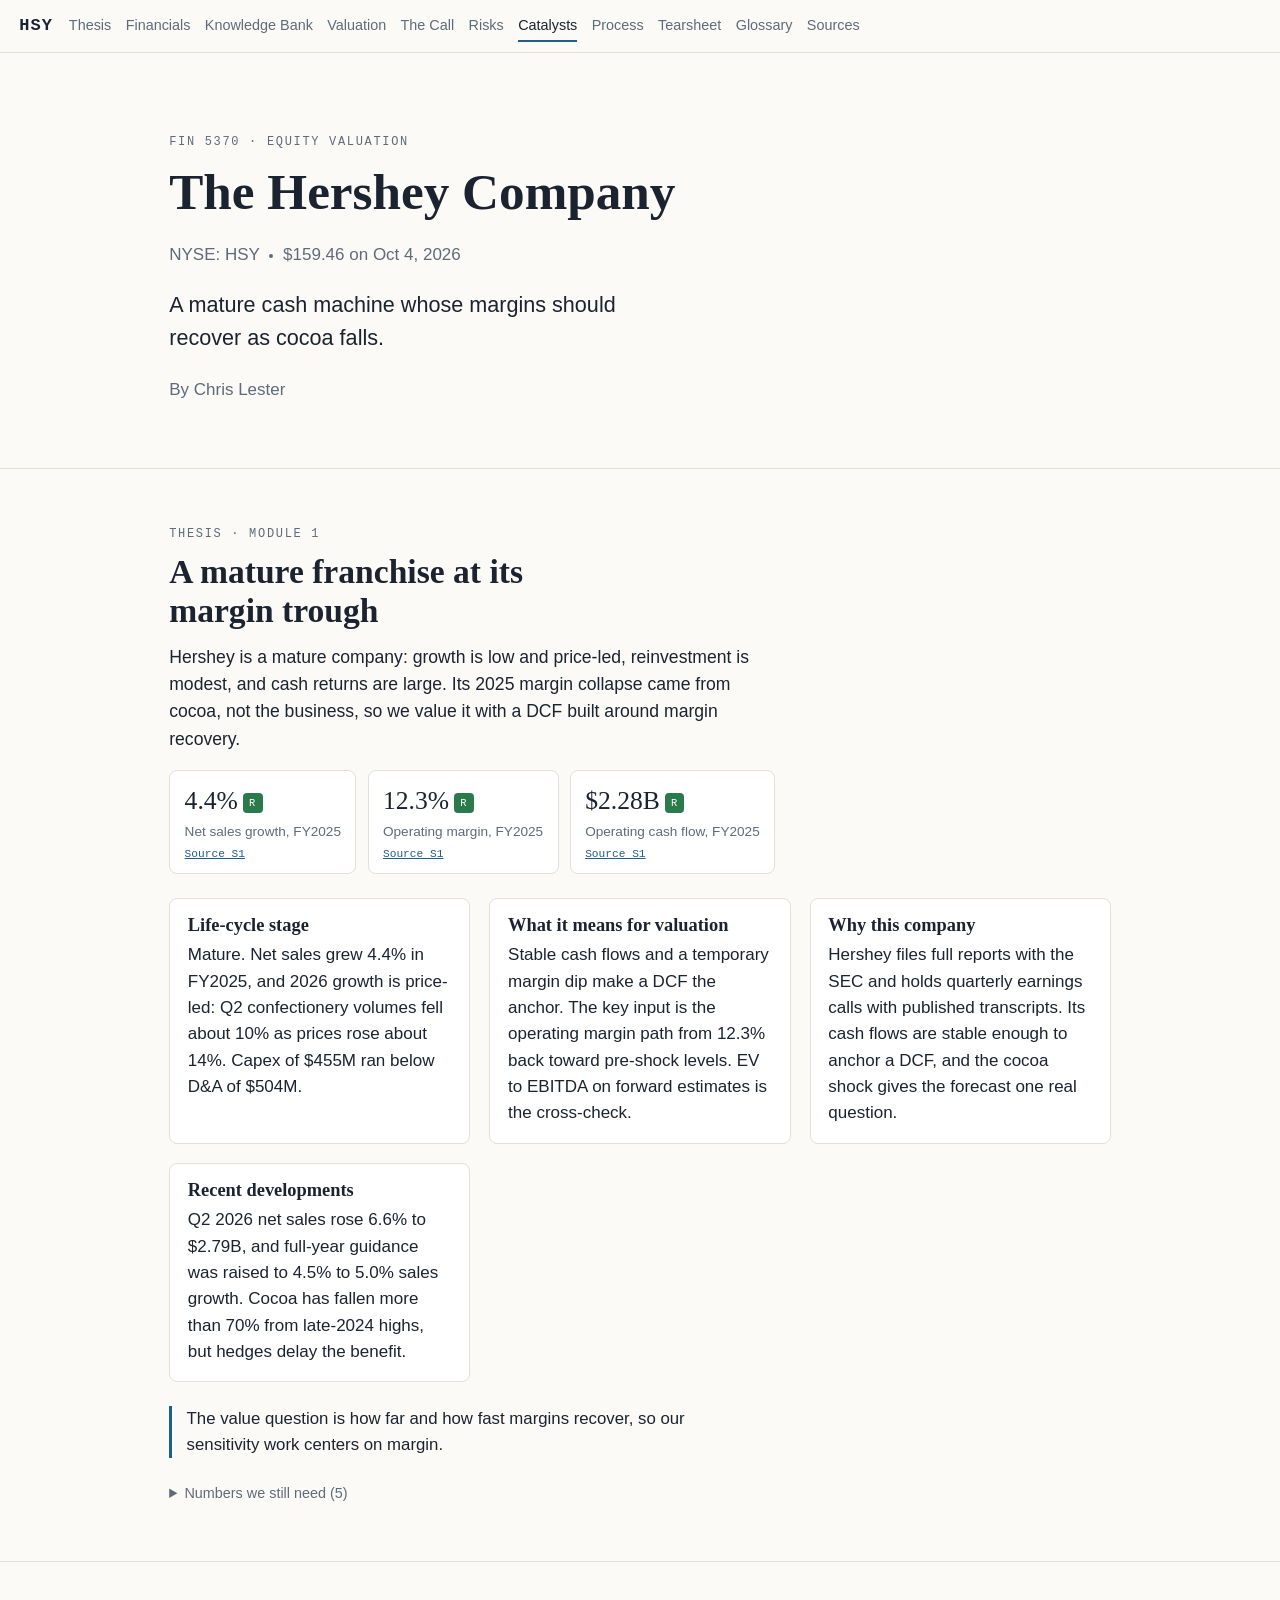
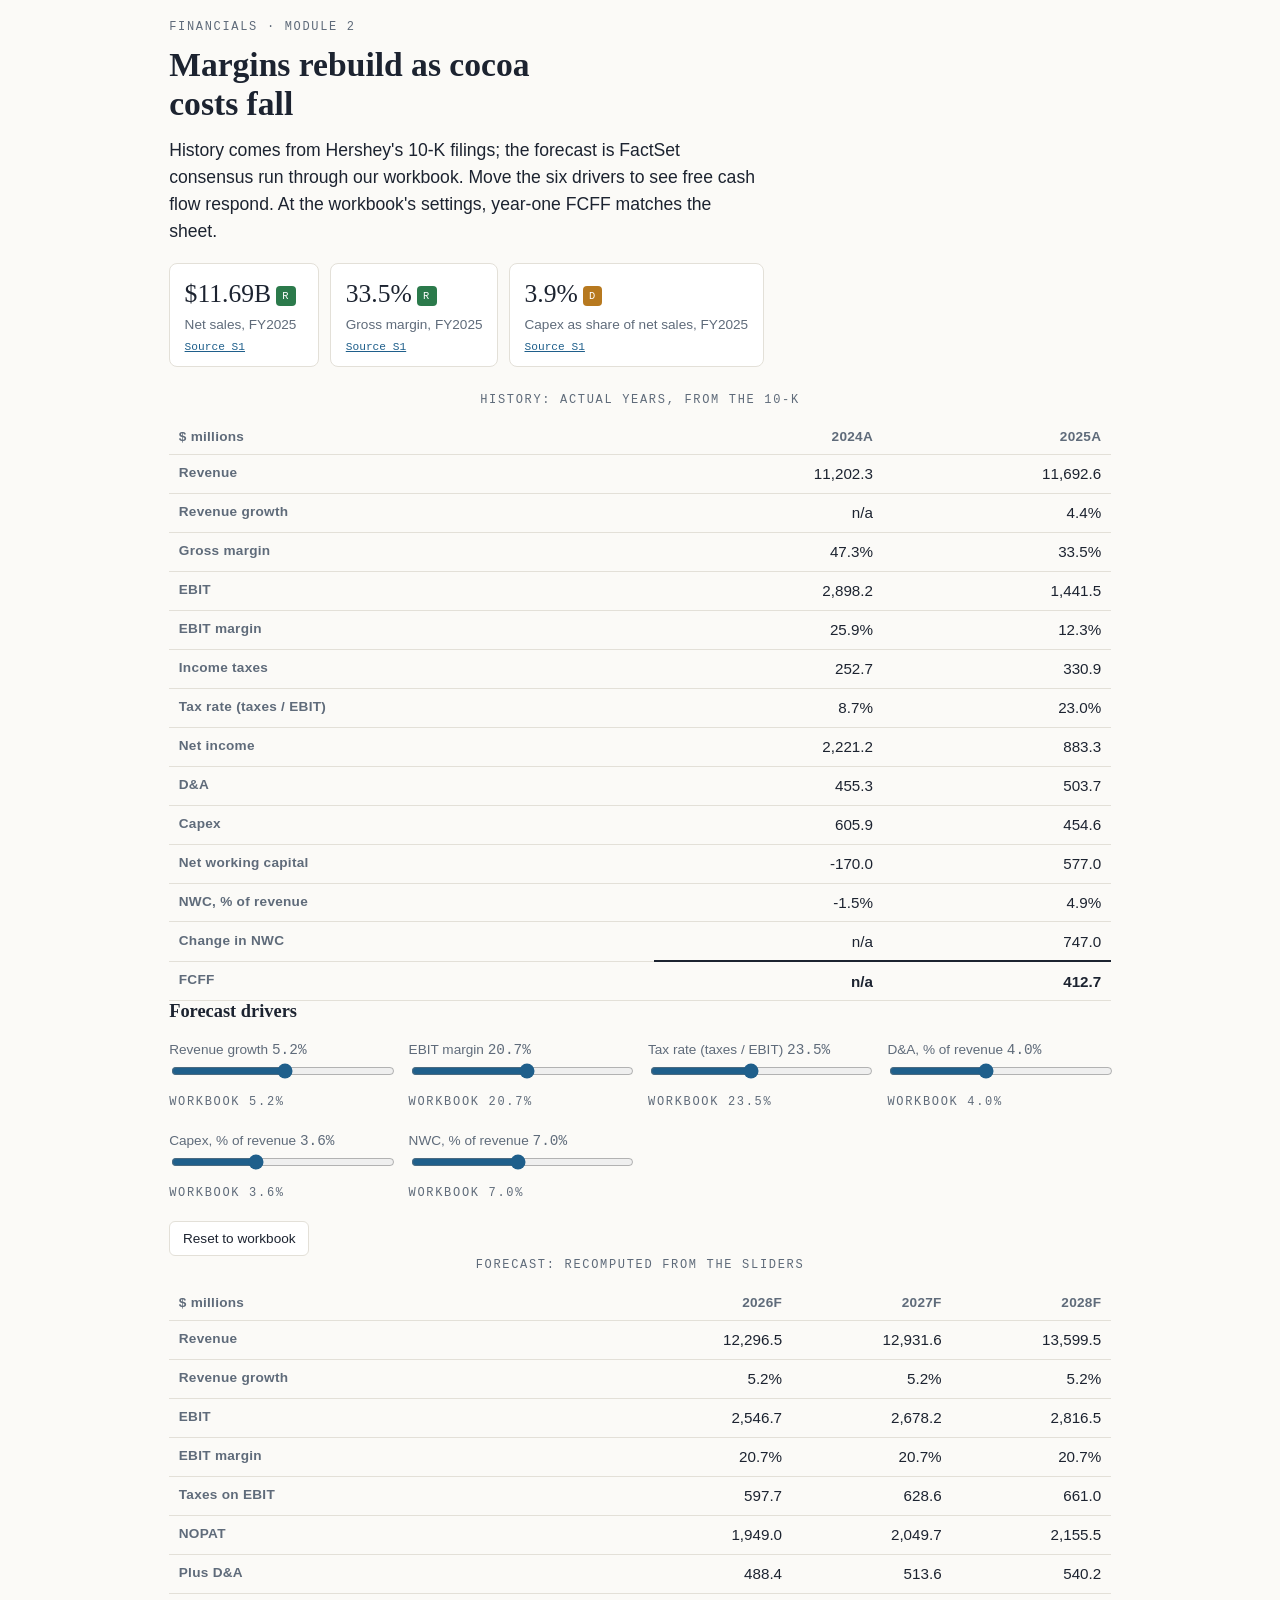
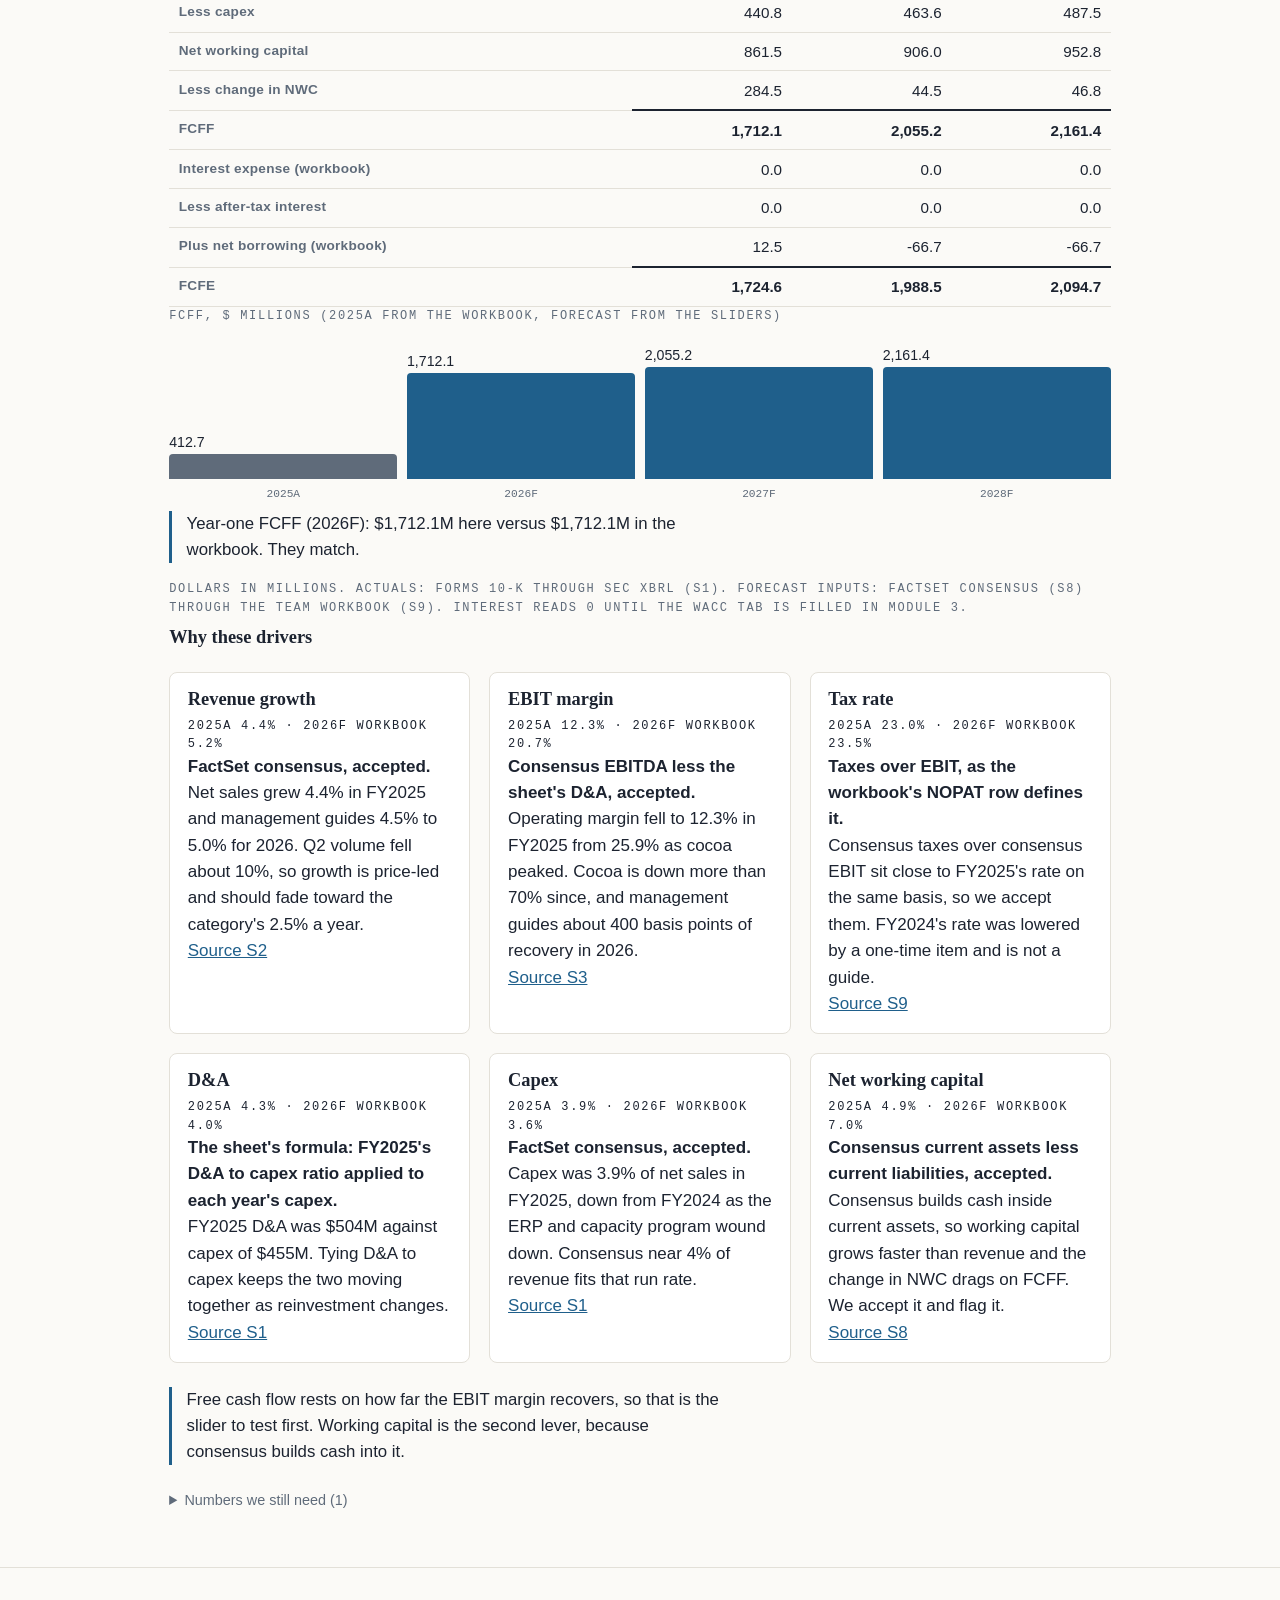
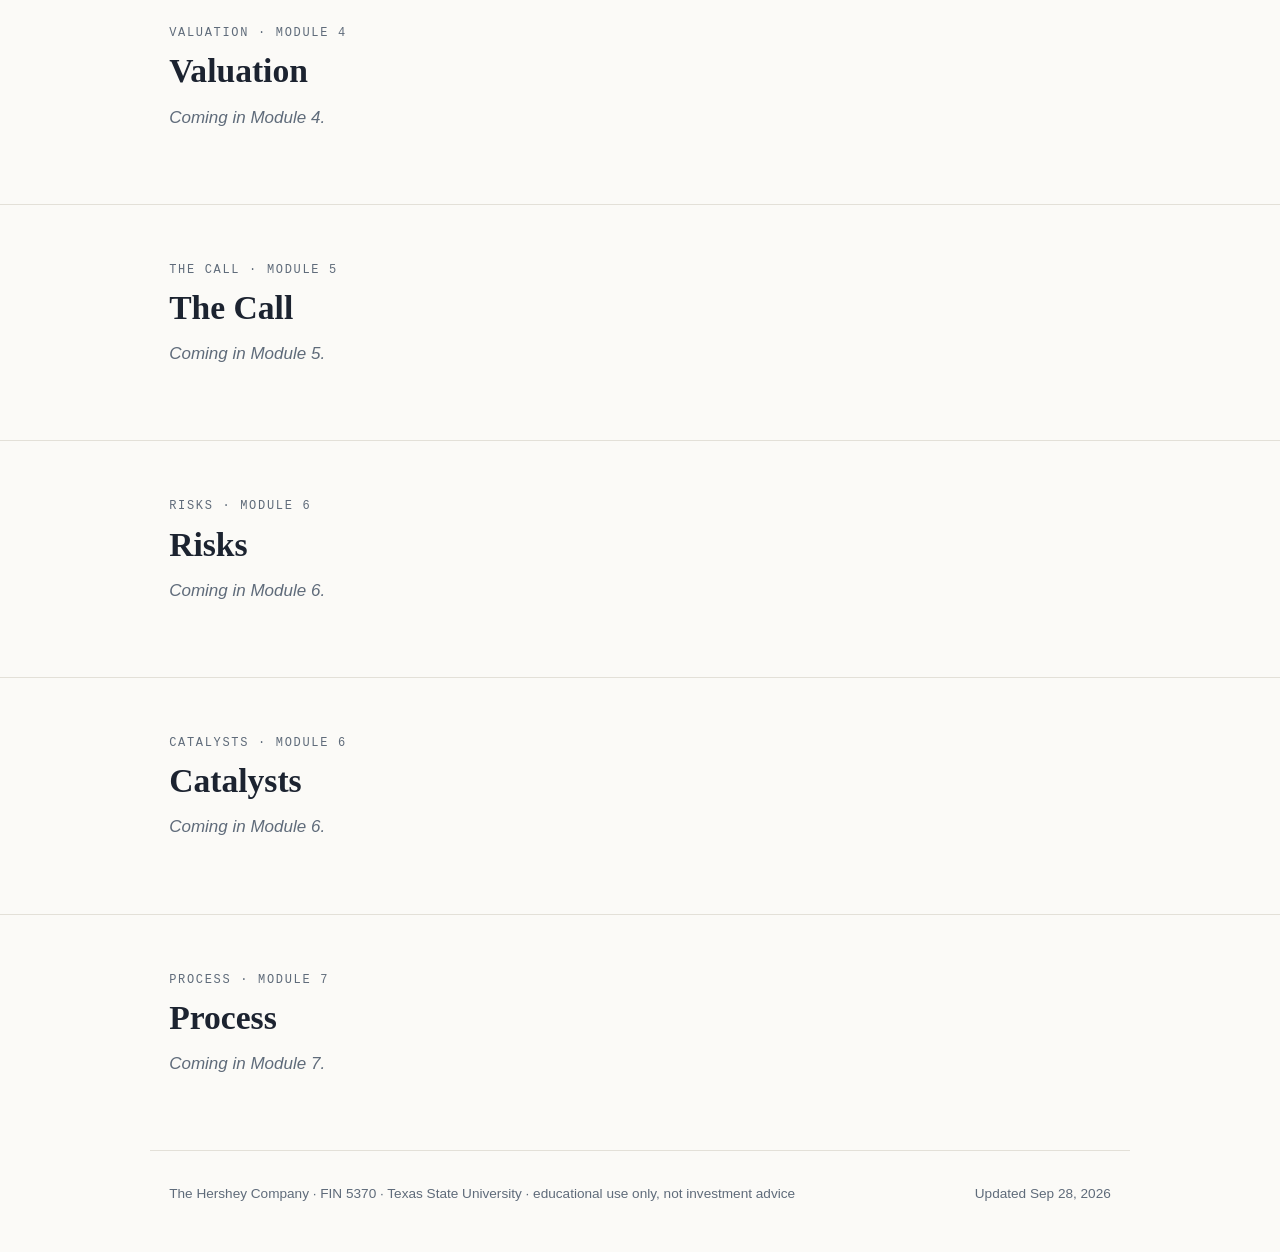
==== site/index.html @ 4494f061 "Build Module 2 Financials section with live forecast sliders; fix converter tax rate; add workbook s" ====
<!doctype html>
<html lang="en">
<head>
  <meta charset="utf-8">
  <meta name="viewport" content="width=device-width, initial-scale=1">
  <title>Valuation site</title>
  <link rel="stylesheet" href="styles.css">
</head>
<body>
  <header class="topbar">
    <a class="brand" href="#top" data-bind="ticker">TICKER</a>
    <nav class="nav" aria-label="Sections">
      <a href="#thesis">Thesis</a>
      <a href="#financials">Financials</a>
      <a href="vault.html">Knowledge Bank</a>
      <a href="#valuation">Valuation</a>
      <a href="#the-call">The Call</a>
      <a href="#risks">Risks</a>
      <a href="#catalysts">Catalysts</a>
      <a href="#process">Process</a>
      <a href="tearsheet.html">Tearsheet</a>
      <a href="glossary.html">Glossary</a>
      <a href="sources.html">Sources</a>
    </nav>
  </header>

  <main id="top">
    <section class="hero" id="hero">
      <p class="eyebrow">FIN 5370 · Equity valuation</p>
      <h1 data-bind="companyName">Company name</h1>
      <p class="hero-meta">
        <span data-bind="exchangeTicker">EXCHANGE: TICKER</span>
        <span class="dot"></span>
        <span data-bind="priceLine">Price and date</span>
      </p>
      <p class="hero-thesis" data-bind="oneLineThesis">One-line thesis appears here after Module 1.</p>
      <p class="hero-team">By <span data-bind="team">Teammate one and Teammate two</span></p>
      <p class="hero-call" data-bind="callBadge" hidden></p>
    </section>

    <section class="section" id="thesis" data-module="1"><div class="section-inner"></div></section>
    <section class="section" id="financials" data-module="2"><div class="section-inner"></div></section>
    <section class="section" id="valuation" data-module="4"><div class="section-inner"></div></section>
    <section class="section" id="the-call" data-module="5"><div class="section-inner"></div></section>
    <section class="section" id="risks" data-module="6"><div class="section-inner"></div></section>
    <section class="section" id="catalysts" data-module="6"><div class="section-inner"></div></section>
    <section class="section" id="process" data-module="7"><div class="section-inner"></div></section>
  </main>

  <footer class="footer">
    <span data-bind="footerLeft">Company · FIN 5370 · Texas State University · educational use only, not investment advice</span>
    <span data-bind="footerRight">Updated: date</span>
  </footer>

  <script src="data/financials.js"></script>
  <script src="content.js"></script>
  <!-- section scripts go here, one per module, before app.js -->
  <script src="financials.js"></script>
  <script src="app.js"></script>
</body>
</html>
---- site/styles.css ----
/* Change the look of the whole site by editing these variables. */
:root {
  --bg: #fbfaf7;
  --surface: #ffffff;
  --ink: #1c2330;
  --muted: #5f6b7a;
  --line: #e3e0d8;
  --accent: #1f5f8b;
  --accent-ink: #ffffff;
  --reported: #2b7a4b;
  --derived: #b7791f;
  --estimate: #9b3d3d;
  --font-display: Georgia, "Times New Roman", serif;
  --font-body: -apple-system, BlinkMacSystemFont, "Segoe UI", Roboto, Helvetica, Arial, sans-serif;
  --font-mono: "SFMono-Regular", Consolas, "Liberation Mono", Menlo, monospace;
  --max: 980px;
}

* { box-sizing: border-box; }
[hidden] { display: none !important; }
html { scroll-behavior: smooth; scroll-padding-top: 64px; }
body {
  margin: 0;
  background: var(--bg);
  color: var(--ink);
  font-family: var(--font-body);
  font-size: 17px;
  line-height: 1.55;
}
a { color: var(--accent); }
h1, h2, h3 { font-family: var(--font-display); font-weight: 600; line-height: 1.15; margin: 0 0 0.4em; }
h1 { font-size: clamp(2rem, 5vw, 3.2rem); }
h2 { font-size: clamp(1.5rem, 3vw, 2.1rem); }
h3 { font-size: 1.15rem; }
p { margin: 0 0 1em; }
table { border-collapse: collapse; width: 100%; font-size: 0.95rem; }
th, td { text-align: left; padding: 0.45rem 0.6rem; border-bottom: 1px solid var(--line); vertical-align: top; }
th { color: var(--muted); font-weight: 600; font-size: 0.85rem; letter-spacing: 0.02em; }
td.num, th.num { text-align: right; font-variant-numeric: tabular-nums; }
.table-wrap { overflow-x: auto; }

.topbar {
  position: sticky; top: 0; z-index: 10;
  display: flex; align-items: center; gap: 1rem;
  padding: 0.6rem 1.2rem;
  background: rgba(251, 250, 247, 0.92);
  backdrop-filter: blur(6px);
  border-bottom: 1px solid var(--line);
}
.brand { font-family: var(--font-mono); font-weight: 700; text-decoration: none; color: var(--ink); letter-spacing: 0.06em; }
.nav { display: flex; gap: 0.9rem; overflow-x: auto; white-space: nowrap; }
.nav a { color: var(--muted); text-decoration: none; font-size: 0.9rem; padding: 0.25rem 0; }
.nav a.active, .nav a:hover { color: var(--ink); border-bottom: 2px solid var(--accent); }

.hero { max-width: var(--max); margin: 0 auto; padding: 5rem 1.2rem 3rem; }
.eyebrow { font-family: var(--font-mono); font-size: 0.75rem; letter-spacing: 0.14em; text-transform: uppercase; color: var(--muted); }
.hero-meta { color: var(--muted); display: flex; gap: 0.6rem; align-items: center; flex-wrap: wrap; }
.dot { width: 4px; height: 4px; border-radius: 50%; background: var(--muted); display: inline-block; }
.hero-thesis { font-size: 1.35rem; max-width: 40ch; margin-top: 1.2rem; }
.hero-team { color: var(--muted); }
.hero-call { display: inline-block; margin-top: 0.5rem; padding: 0.35rem 0.8rem; border-radius: 999px; background: var(--accent); color: var(--accent-ink); font-weight: 600; }

.section { border-top: 1px solid var(--line); }
.section-inner { max-width: var(--max); margin: 0 auto; padding: 3.5rem 1.2rem; }
.section-label { font-family: var(--font-mono); font-size: 0.75rem; letter-spacing: 0.14em; text-transform: uppercase; color: var(--muted); margin-bottom: 0.6rem; }
.headline { max-width: 26ch; }
.lede { font-size: 1.1rem; max-width: 60ch; color: var(--ink); }
.coming { color: var(--muted); font-style: italic; }
.blocks { display: grid; grid-template-columns: repeat(auto-fit, minmax(240px, 1fr)); gap: 1.2rem; margin: 1.5rem 0; }
.block { background: var(--surface); border: 1px solid var(--line); border-radius: 8px; padding: 1rem 1.1rem; }
.block h3 { margin-bottom: 0.4rem; }
.block p { margin: 0; color: var(--ink); }
.facts { display: flex; flex-wrap: wrap; gap: 0.7rem; margin: 1rem 0 1.5rem; }
.fact { background: var(--surface); border: 1px solid var(--line); border-radius: 8px; padding: 0.6rem 0.9rem; min-width: 150px; }
.fact .value { font-family: var(--font-display); font-size: 1.6rem; display: block; }
.fact .label { color: var(--muted); font-size: 0.85rem; display: block; }
.fact .source { font-family: var(--font-mono); font-size: 0.7rem; color: var(--accent); display: block; margin-top: 0.25rem; }
.tier { display: inline-block; font-family: var(--font-mono); font-size: 0.65rem; letter-spacing: 0.08em; text-transform: uppercase; padding: 0.1rem 0.4rem; border-radius: 4px; color: #fff; margin-left: 0.3rem; vertical-align: middle; }
.tier-R { background: var(--reported); }
.tier-D { background: var(--derived); }
.tier-E { background: var(--estimate); }
.so-what { border-left: 3px solid var(--accent); padding-left: 0.9rem; color: var(--ink); font-size: 1.05rem; max-width: 60ch; }
.still-need { margin-top: 1.5rem; font-size: 0.9rem; color: var(--muted); }
.still-need summary { cursor: pointer; }

.controls { display: grid; grid-template-columns: repeat(auto-fit, minmax(200px, 1fr)); gap: 1rem; margin: 1rem 0; }
.control label { display: block; font-size: 0.85rem; color: var(--muted); }
.control output { font-family: var(--font-mono); font-size: 0.9rem; }
input[type="range"] { width: 100%; accent-color: var(--accent); }

.footer { max-width: var(--max); margin: 0 auto; padding: 2rem 1.2rem 3rem; display: flex; justify-content: space-between; gap: 1rem; flex-wrap: wrap; color: var(--muted); font-size: 0.85rem; border-top: 1px solid var(--line); }

.page { max-width: var(--max); margin: 0 auto; padding: 3rem 1.2rem; }
dl.glossary dt { font-weight: 600; margin-top: 1rem; }
dl.glossary dd { margin: 0.2rem 0 0; color: var(--ink); max-width: 70ch; }

@media (max-width: 640px) {
  body { font-size: 16px; }
  .hero { padding-top: 3rem; }
  .topbar { padding: 0.5rem 0.8rem; }
}

/* shared pieces for the interactive sections */
.btn { font: inherit; font-size: 0.85rem; padding: 0.4rem 0.8rem; border: 1px solid var(--line); background: var(--surface); border-radius: 6px; cursor: pointer; color: var(--ink); }
.btn:hover { border-color: var(--accent); color: var(--accent); }
tr.total td { font-weight: 600; border-top: 2px solid var(--ink); }
.bars { display: flex; gap: 0.6rem; align-items: flex-end; height: 160px; margin: 1.2rem 0 0.4rem; padding-bottom: 1.6rem; position: relative; }
.bar { flex: 1; display: flex; flex-direction: column; justify-content: flex-end; height: 100%; position: relative; }
.bar-fill { background: var(--accent); border-radius: 4px 4px 0 0; min-height: 2px; }
.bar-label { position: absolute; bottom: -1.5rem; left: 0; right: 0; text-align: center; font-family: var(--font-mono); font-size: 0.7rem; color: var(--muted); white-space: nowrap; }
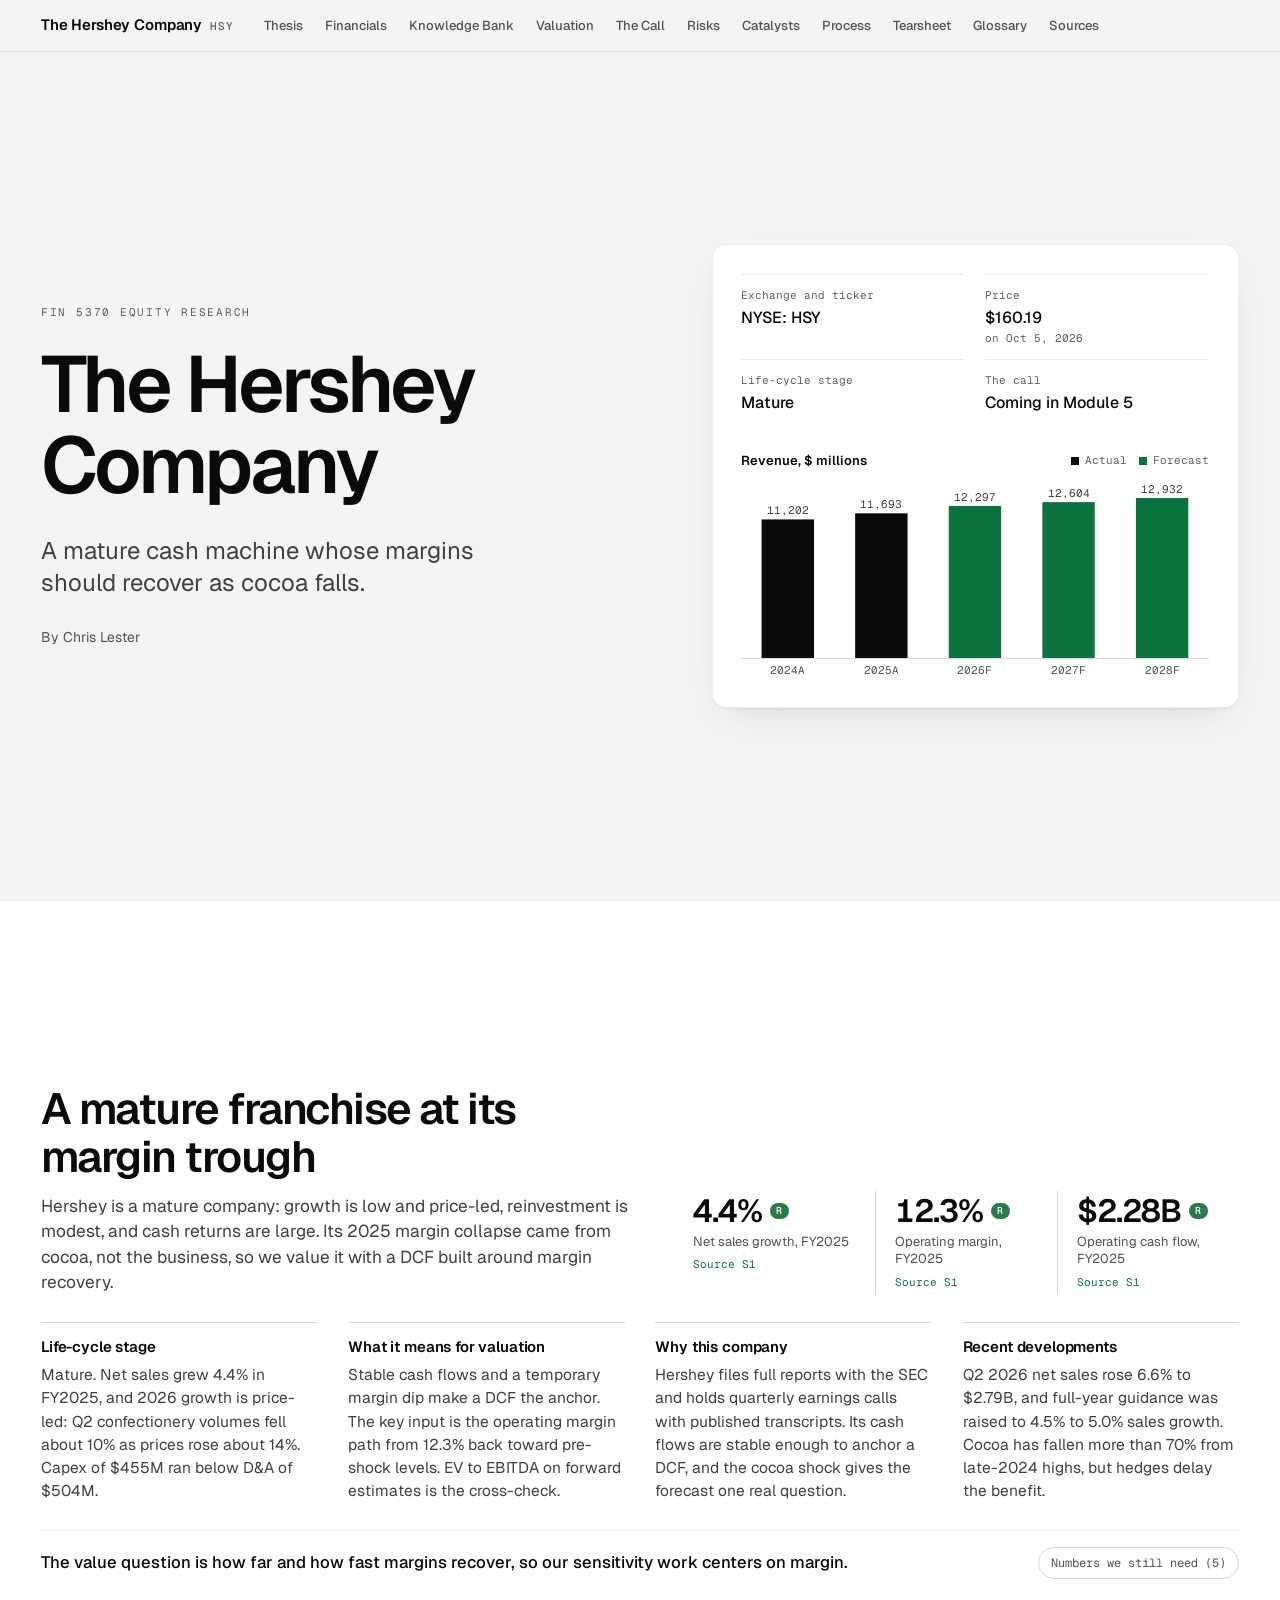
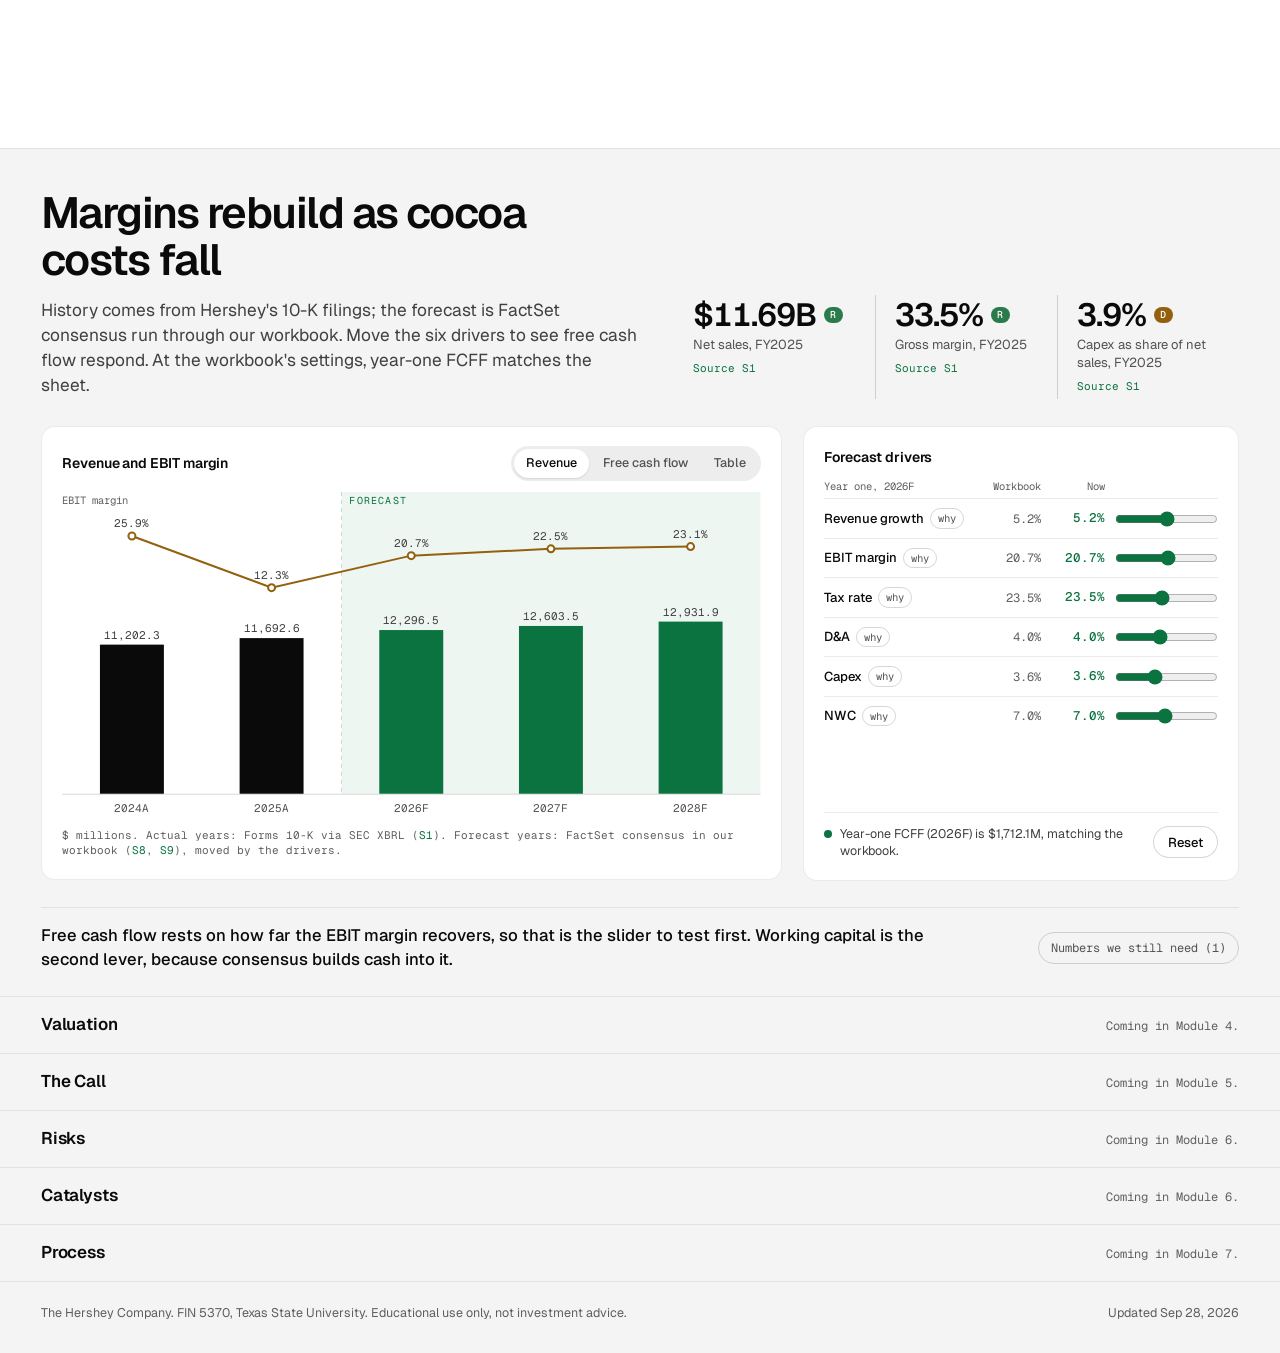
==== commit 9f80bbda: "Module 3: file M2 and M3 memos into the vault (S10 to S14, 29 notes), Knowledge Bank live with topic" ====
--- a/site/index.html
+++ b/site/index.html
@@ -4,11 +4,14 @@
   <meta charset="utf-8">
   <meta name="viewport" content="width=device-width, initial-scale=1">
   <title>Valuation site</title>
+  <link rel="preconnect" href="https://fonts.googleapis.com">
+  <link rel="preconnect" href="https://fonts.gstatic.com" crossorigin>
+  <link rel="stylesheet" href="https://fonts.googleapis.com/css2?family=Geist:wght@400;500;600&family=Geist+Mono:wght@400;500&display=swap">
   <link rel="stylesheet" href="styles.css">
 </head>
-<body>
+<body class="deck">
   <header class="topbar">
-    <a class="brand" href="#top" data-bind="ticker">TICKER</a>
+    <a class="brand" href="#top"><span class="name" data-bind="companyName">Company</span><span class="tick" data-bind="ticker">TICKER</span></a>
     <nav class="nav" aria-label="Sections">
       <a href="#thesis">Thesis</a>
       <a href="#financials">Financials</a>
@@ -22,20 +25,29 @@
       <a href="glossary.html">Glossary</a>
       <a href="sources.html">Sources</a>
     </nav>
+    <span class="bar-price" data-bind="barPrice"></span>
   </header>
 
   <main id="top">
-    <section class="hero" id="hero">
-      <p class="eyebrow">FIN 5370 · Equity valuation</p>
-      <h1 data-bind="companyName">Company name</h1>
-      <p class="hero-meta">
-        <span data-bind="exchangeTicker">EXCHANGE: TICKER</span>
-        <span class="dot"></span>
-        <span data-bind="priceLine">Price and date</span>
-      </p>
-      <p class="hero-thesis" data-bind="oneLineThesis">One-line thesis appears here after Module 1.</p>
-      <p class="hero-team">By <span data-bind="team">Teammate one and Teammate two</span></p>
-      <p class="hero-call" data-bind="callBadge" hidden></p>
+    <section class="cover" id="hero">
+      <div class="cover-text">
+        <p class="cover-label">FIN 5370 equity research</p>
+        <h1 data-bind="companyName">Company name</h1>
+        <p class="cover-thesis" data-bind="oneLineThesis">One-line thesis appears here after Module 1.</p>
+        <p class="cover-team">By <span data-bind="team">Teammate one and Teammate two</span></p>
+      </div>
+      <aside class="card cover-card" aria-label="Snapshot">
+        <dl class="kv">
+          <div><dt>Exchange and ticker</dt><dd data-bind="exchangeTicker">EXCHANGE: TICKER</dd></div>
+          <div><dt>Price</dt><dd><span data-bind="priceValue">Price to come</span><small data-bind="priceDate"></small></dd></div>
+          <div><dt>Life-cycle stage</dt><dd data-bind="stage">Coming in Module 1</dd></div>
+          <div><dt>The call</dt><dd data-bind="callBadge">Coming in Module 5</dd></div>
+        </dl>
+        <div class="mini">
+          <div class="mini-head"><span>Revenue, $ millions</span><span class="key"><i class="k-a"></i>Actual<i class="k-f"></i>Forecast</span></div>
+          <div class="mini-chart" id="cover-chart" role="img" aria-label="Revenue by year"></div>
+        </div>
+      </aside>
     </section>
 
     <section class="section" id="thesis" data-module="1"><div class="section-inner"></div></section>
--- a/site/styles.css
+++ b/site/styles.css
@@ -1,110 +1,247 @@
-/* Change the look of the whole site by editing these variables. */
+/* One palette for the whole site, the Knowledge Bank included (vault.css reads these tokens).
+   Change a token here and every page follows. Brief: skills/site-design/DESIGN.md. */
 :root {
-  --bg: #fbfaf7;
-  --surface: #ffffff;
-  --ink: #1c2330;
-  --muted: #5f6b7a;
-  --line: #e3e0d8;
-  --accent: #1f5f8b;
-  --accent-ink: #ffffff;
-  --reported: #2b7a4b;
-  --derived: #b7791f;
-  --estimate: #9b3d3d;
-  --font-display: Georgia, "Times New Roman", serif;
-  --font-body: -apple-system, BlinkMacSystemFont, "Segoe UI", Roboto, Helvetica, Arial, sans-serif;
-  --font-mono: "SFMono-Regular", Consolas, "Liberation Mono", Menlo, monospace;
-  --max: 980px;
-}
-
-* { box-sizing: border-box; }
+  --bg: #f4f4f4; --bg-deep: #ededed; --surface: #ffffff;
+  --ink: #0a0a0a; --ink-2: #404040; --fg-dim: #525252; --fg-mute: #5f5f5f;
+  --line: rgba(10, 10, 10, 0.08); --line-strong: rgba(10, 10, 10, 0.16);
+  --accent: #0b7340; --accent-soft: rgba(11, 115, 64, 0.12);
+  --reported: #2b7a4b; --derived: #93600f; --estimate: #9b3d3d;
+  --sans: "Geist", system-ui, -apple-system, "Segoe UI", sans-serif;
+  --mono: "Geist Mono", ui-monospace, Menlo, monospace;
+  --radius: 14px;
+  --bar-h: 52px;
+  --gutter: clamp(16px, 3.2vw, 48px);
+  --slide-h: calc(100vh - var(--bar-h));
+  --shadow: 0 1px 2px rgba(10, 10, 10, 0.04), 0 14px 36px -18px rgba(10, 10, 10, 0.18);
+}
+@supports (height: 100svh) { :root { --slide-h: calc(100svh - var(--bar-h)); } }
+
+/* ---------- base ---------- */
+*, *::before, *::after { box-sizing: border-box; }
 [hidden] { display: none !important; }
-html { scroll-behavior: smooth; scroll-padding-top: 64px; }
-body {
-  margin: 0;
-  background: var(--bg);
-  color: var(--ink);
-  font-family: var(--font-body);
-  font-size: 17px;
-  line-height: 1.55;
-}
+html { scroll-padding-top: var(--bar-h); -webkit-text-size-adjust: 100%; }
+@media (prefers-reduced-motion: no-preference) { html { scroll-behavior: smooth; } }
+body { margin: 0; background: var(--bg); color: var(--ink); font-family: var(--sans); font-size: 16px; line-height: 1.5;
+  -webkit-font-smoothing: antialiased; }
+body.kb { line-height: normal; }
 a { color: var(--accent); }
-h1, h2, h3 { font-family: var(--font-display); font-weight: 600; line-height: 1.15; margin: 0 0 0.4em; }
-h1 { font-size: clamp(2rem, 5vw, 3.2rem); }
-h2 { font-size: clamp(1.5rem, 3vw, 2.1rem); }
-h3 { font-size: 1.15rem; }
-p { margin: 0 0 1em; }
-table { border-collapse: collapse; width: 100%; font-size: 0.95rem; }
-th, td { text-align: left; padding: 0.45rem 0.6rem; border-bottom: 1px solid var(--line); vertical-align: top; }
-th { color: var(--muted); font-weight: 600; font-size: 0.85rem; letter-spacing: 0.02em; }
-td.num, th.num { text-align: right; font-variant-numeric: tabular-nums; }
-.table-wrap { overflow-x: auto; }
-
-.topbar {
-  position: sticky; top: 0; z-index: 10;
-  display: flex; align-items: center; gap: 1rem;
-  padding: 0.6rem 1.2rem;
-  background: rgba(251, 250, 247, 0.92);
-  backdrop-filter: blur(6px);
-  border-bottom: 1px solid var(--line);
-}
-.brand { font-family: var(--font-mono); font-weight: 700; text-decoration: none; color: var(--ink); letter-spacing: 0.06em; }
-.nav { display: flex; gap: 0.9rem; overflow-x: auto; white-space: nowrap; }
-.nav a { color: var(--muted); text-decoration: none; font-size: 0.9rem; padding: 0.25rem 0; }
-.nav a.active, .nav a:hover { color: var(--ink); border-bottom: 2px solid var(--accent); }
-
-.hero { max-width: var(--max); margin: 0 auto; padding: 5rem 1.2rem 3rem; }
-.eyebrow { font-family: var(--font-mono); font-size: 0.75rem; letter-spacing: 0.14em; text-transform: uppercase; color: var(--muted); }
-.hero-meta { color: var(--muted); display: flex; gap: 0.6rem; align-items: center; flex-wrap: wrap; }
-.dot { width: 4px; height: 4px; border-radius: 50%; background: var(--muted); display: inline-block; }
-.hero-thesis { font-size: 1.35rem; max-width: 40ch; margin-top: 1.2rem; }
-.hero-team { color: var(--muted); }
-.hero-call { display: inline-block; margin-top: 0.5rem; padding: 0.35rem 0.8rem; border-radius: 999px; background: var(--accent); color: var(--accent-ink); font-weight: 600; }
-
+:focus-visible { outline: 2px solid var(--accent); outline-offset: 2px; }
+h1, h2, h3 { margin: 0; font-weight: 600; letter-spacing: -0.02em; line-height: 1.1; }
+p { margin: 0; }
+.mono { font-family: var(--mono); }
+.card { background: var(--surface); border: 1px solid var(--line); border-radius: var(--radius); }
+
+/* ---------- top bar (every page but the Knowledge Bank) ---------- */
+.topbar { position: sticky; top: 0; z-index: 20; height: var(--bar-h); display: flex; align-items: center; gap: 20px;
+  padding: 0 var(--gutter); border-bottom: 1px solid var(--line);
+  background: var(--bg); background: color-mix(in srgb, var(--bg) 88%, transparent);
+  backdrop-filter: blur(10px); -webkit-backdrop-filter: blur(10px); }
+.brand { display: flex; align-items: baseline; gap: 8px; flex: none; color: var(--ink); text-decoration: none;
+  font-size: 15px; font-weight: 600; letter-spacing: -0.01em; white-space: nowrap; }
+.brand .tick { font-family: var(--mono); font-size: 11px; font-weight: 500; letter-spacing: 0.08em; color: var(--fg-mute); }
+.nav { display: flex; gap: 2px; min-width: 0; overflow-x: auto; scrollbar-width: none; }
+.nav::-webkit-scrollbar { display: none; }
+.nav a { flex: none; padding: 6px 10px; border-radius: 999px; color: var(--fg-dim); text-decoration: none;
+  font-size: 13px; font-weight: 500; white-space: nowrap; transition: background-color 0.15s, color 0.15s; }
+.nav a:hover { color: var(--ink); background: var(--bg-deep); }
+.nav a.active { color: var(--accent); background: var(--accent-soft); }
+.nav a:active { transform: translateY(1px); }
+.bar-price { flex: none; margin-left: auto; font-family: var(--mono); font-size: 12px; color: var(--fg-dim); white-space: nowrap; }
+.bar-price b { color: var(--ink); font-weight: 500; }
+@media (max-width: 1379px) { .bar-price { display: none; } }
+@media (max-width: 899px) { .brand .name { display: none; } .brand .tick { font-size: 13px; color: var(--ink); } .topbar { gap: 12px; } }
+
+/* ---------- buttons and toggles: full pills, press state on every one ---------- */
+.btn { font: inherit; font-size: 13px; font-weight: 500; height: 32px; padding: 0 14px; border-radius: 999px;
+  border: 1px solid var(--line-strong); background: var(--surface); color: var(--ink); cursor: pointer; white-space: nowrap;
+  transition: border-color 0.15s, transform 0.1s; }
+.btn:hover { border-color: var(--ink-2); }
+.btn:active { transform: translateY(1px) scale(0.98); }
+.seg { display: inline-flex; gap: 2px; padding: 3px; border-radius: 999px; background: var(--bg-deep); flex: none; }
+.seg button { font: inherit; font-size: 12.5px; font-weight: 500; padding: 5px 12px; border: 0; border-radius: 999px;
+  background: none; color: var(--fg-dim); cursor: pointer; white-space: nowrap; transition: background-color 0.15s, color 0.15s, transform 0.1s; }
+.seg button:hover { color: var(--ink); }
+.seg button[aria-pressed="true"] { background: var(--surface); color: var(--ink); box-shadow: 0 1px 2px rgba(10, 10, 10, 0.1); }
+.seg button:active { transform: scale(0.97); }
+
+/* ---------- cover ---------- */
+.cover { height: var(--slide-h); max-width: 1440px; margin: 0 auto; padding: clamp(24px, 6vh, 64px) var(--gutter);
+  display: grid; grid-template-columns: minmax(0, 1.15fr) minmax(0, 1fr); gap: clamp(28px, 5vw, 88px); align-items: center; }
+.cover-label { font-family: var(--mono); font-size: 11px; letter-spacing: 0.16em; text-transform: uppercase; color: var(--fg-mute);
+  margin-bottom: clamp(12px, 2.6vh, 26px); }
+.cover h1 { font-size: clamp(2.4rem, min(6.2vw, 9.5vh), 5.4rem); letter-spacing: -0.04em; line-height: 1.02; max-width: 12ch; }
+.cover-thesis { margin-top: clamp(16px, 3.2vh, 30px); font-size: clamp(1.1rem, 2.7vh, 1.5rem); line-height: 1.35;
+  color: var(--ink-2); max-width: 30ch; }
+.cover-team { margin-top: clamp(14px, 3vh, 28px); font-size: 14px; color: var(--fg-dim); }
+.cover-card { padding: clamp(18px, 3.2vh, 30px); display: flex; flex-direction: column; gap: clamp(14px, 2.6vh, 24px);
+  box-shadow: var(--shadow); }
+.kv { display: grid; grid-template-columns: 1fr 1fr; column-gap: 20px; margin: 0; }
+.kv div { padding: clamp(8px, 1.4vh, 12px) 0; border-top: 1px solid var(--line); min-width: 0; }
+.kv dt { font-family: var(--mono); font-size: 11px; color: var(--fg-mute); }
+.kv dd { margin: 3px 0 0; font-size: clamp(14px, 2vh, 16px); font-weight: 500; }
+.kv dd small { display: block; font-family: var(--mono); font-size: 11px; font-weight: 400; color: var(--fg-mute); }
+.mini-head { display: flex; justify-content: space-between; align-items: baseline; gap: 12px; font-size: 13px; font-weight: 600; }
+.key { display: inline-flex; align-items: center; gap: 6px; font-family: var(--mono); font-size: 11px; font-weight: 400; color: var(--fg-mute); }
+.key i { display: inline-block; width: 8px; height: 8px; margin-left: 6px; }
+.key .k-a { background: var(--ink); } .key .k-f { background: var(--accent); }
+.mini-chart { position: relative; height: clamp(110px, 22vh, 210px); margin-top: 10px; }
+.mini-chart svg { position: absolute; inset: 0; width: 100%; height: 100%; overflow: visible; }
+
+/* ---------- sections: one screen each, like a slide ---------- */
 .section { border-top: 1px solid var(--line); }
-.section-inner { max-width: var(--max); margin: 0 auto; padding: 3.5rem 1.2rem; }
-.section-label { font-family: var(--font-mono); font-size: 0.75rem; letter-spacing: 0.14em; text-transform: uppercase; color: var(--muted); margin-bottom: 0.6rem; }
-.headline { max-width: 26ch; }
-.lede { font-size: 1.1rem; max-width: 60ch; color: var(--ink); }
-.coming { color: var(--muted); font-style: italic; }
-.blocks { display: grid; grid-template-columns: repeat(auto-fit, minmax(240px, 1fr)); gap: 1.2rem; margin: 1.5rem 0; }
-.block { background: var(--surface); border: 1px solid var(--line); border-radius: 8px; padding: 1rem 1.1rem; }
-.block h3 { margin-bottom: 0.4rem; }
-.block p { margin: 0; color: var(--ink); }
-.facts { display: flex; flex-wrap: wrap; gap: 0.7rem; margin: 1rem 0 1.5rem; }
-.fact { background: var(--surface); border: 1px solid var(--line); border-radius: 8px; padding: 0.6rem 0.9rem; min-width: 150px; }
-.fact .value { font-family: var(--font-display); font-size: 1.6rem; display: block; }
-.fact .label { color: var(--muted); font-size: 0.85rem; display: block; }
-.fact .source { font-family: var(--font-mono); font-size: 0.7rem; color: var(--accent); display: block; margin-top: 0.25rem; }
-.tier { display: inline-block; font-family: var(--font-mono); font-size: 0.65rem; letter-spacing: 0.08em; text-transform: uppercase; padding: 0.1rem 0.4rem; border-radius: 4px; color: #fff; margin-left: 0.3rem; vertical-align: middle; }
-.tier-R { background: var(--reported); }
-.tier-D { background: var(--derived); }
-.tier-E { background: var(--estimate); }
-.so-what { border-left: 3px solid var(--accent); padding-left: 0.9rem; color: var(--ink); font-size: 1.05rem; max-width: 60ch; }
-.still-need { margin-top: 1.5rem; font-size: 0.9rem; color: var(--muted); }
-.still-need summary { cursor: pointer; }
-
-.controls { display: grid; grid-template-columns: repeat(auto-fit, minmax(200px, 1fr)); gap: 1rem; margin: 1rem 0; }
-.control label { display: block; font-size: 0.85rem; color: var(--muted); }
-.control output { font-family: var(--font-mono); font-size: 0.9rem; }
-input[type="range"] { width: 100%; accent-color: var(--accent); }
-
-.footer { max-width: var(--max); margin: 0 auto; padding: 2rem 1.2rem 3rem; display: flex; justify-content: space-between; gap: 1rem; flex-wrap: wrap; color: var(--muted); font-size: 0.85rem; border-top: 1px solid var(--line); }
-
-.page { max-width: var(--max); margin: 0 auto; padding: 3rem 1.2rem; }
-dl.glossary dt { font-weight: 600; margin-top: 1rem; }
-dl.glossary dd { margin: 0.2rem 0 0; color: var(--ink); max-width: 70ch; }
-
-@media (max-width: 640px) {
-  body { font-size: 16px; }
-  .hero { padding-top: 3rem; }
-  .topbar { padding: 0.5rem 0.8rem; }
-}
-
-/* shared pieces for the interactive sections */
-.btn { font: inherit; font-size: 0.85rem; padding: 0.4rem 0.8rem; border: 1px solid var(--line); background: var(--surface); border-radius: 6px; cursor: pointer; color: var(--ink); }
-.btn:hover { border-color: var(--accent); color: var(--accent); }
-tr.total td { font-weight: 600; border-top: 2px solid var(--ink); }
-.bars { display: flex; gap: 0.6rem; align-items: flex-end; height: 160px; margin: 1.2rem 0 0.4rem; padding-bottom: 1.6rem; position: relative; }
-.bar { flex: 1; display: flex; flex-direction: column; justify-content: flex-end; height: 100%; position: relative; }
-.bar-fill { background: var(--accent); border-radius: 4px 4px 0 0; min-height: 2px; }
-.bar-label { position: absolute; bottom: -1.5rem; left: 0; right: 0; text-align: center; font-family: var(--font-mono); font-size: 0.7rem; color: var(--muted); white-space: nowrap; }
+.section.alt { background: var(--surface); }
+.section.live { height: var(--slide-h); }
+.section-inner { height: 100%; max-width: 1440px; margin: 0 auto; display: flex; flex-direction: column;
+  gap: clamp(14px, 3vh, 32px); padding: clamp(20px, 4.4vh, 48px) var(--gutter) clamp(14px, 2.8vh, 28px); }
+.section-inner.text { justify-content: center; }
+.s-head { display: grid; grid-template-columns: minmax(0, 1.1fr) minmax(0, 1fr); gap: clamp(20px, 4vw, 64px); align-items: end; }
+.s-head h2 { font-size: clamp(1.6rem, min(3.4vw, 5.2vh), 2.9rem); letter-spacing: -0.035em; max-width: 20ch; }
+.lede { margin-top: clamp(8px, 1.6vh, 14px); font-size: clamp(0.92rem, 2vh, 1.08rem); line-height: 1.45; color: var(--ink-2); max-width: 62ch; }
+.stats { display: grid; grid-template-columns: repeat(var(--n, 3), minmax(0, 1fr)); }
+.stat { padding: 2px clamp(12px, 1.5vw, 22px); border-left: 1px solid var(--line-strong); min-width: 0; }
+.stat:first-child { border-left: 0; padding-left: 0; }
+.stat-value { display: flex; align-items: center; gap: 8px; font-size: clamp(1.4rem, min(2.5vw, 4.2vh), 2.2rem); font-weight: 600;
+  letter-spacing: -0.03em; line-height: 1.1; font-variant-numeric: tabular-nums; }
+.stat-label { margin-top: 4px; font-size: 13px; line-height: 1.35; color: var(--fg-dim); }
+.stat-src { display: inline-block; margin-top: 6px; font-family: var(--mono); font-size: 11px; color: var(--accent); text-decoration: none; }
+.stat-src:hover { text-decoration: underline; }
+.tier { flex: none; font-family: var(--mono); font-size: 10px; font-weight: 500; letter-spacing: 0.06em; line-height: 1;
+  padding: 3px 6px; border-radius: 999px; color: #fff; }
+.tier-R { background: var(--reported); } .tier-D { background: var(--derived); } .tier-E { background: var(--estimate); }
+.s-body { min-height: 0; }
+.section-inner.custom .s-body { flex: 1; display: flex; flex-direction: column; }
+.blocks { display: grid; grid-template-columns: repeat(var(--n, 4), minmax(0, 1fr)); gap: clamp(16px, 2.4vw, 40px); }
+.block { border-top: 1px solid var(--line-strong); padding-top: clamp(10px, 1.8vh, 16px); }
+.block h3 { font-size: 15px; letter-spacing: -0.01em; margin-bottom: 8px; }
+.block p { font-size: clamp(0.84rem, 1.9vh, 0.97rem); line-height: 1.5; color: var(--ink-2); }
+.s-foot { display: flex; align-items: center; justify-content: space-between; gap: 24px;
+  padding-top: clamp(10px, 1.8vh, 16px); border-top: 1px solid var(--line); }
+.so-what { font-size: clamp(0.9rem, 2vh, 1.04rem); font-weight: 500; line-height: 1.4; color: var(--ink); max-width: 84ch; }
+
+/* "numbers we still need": a pop-out that opens upward and never grows the section */
+.need { position: relative; flex: none; margin-left: auto; }
+.need summary { list-style: none; cursor: pointer; font-family: var(--mono); font-size: 12px; color: var(--fg-dim);
+  padding: 6px 12px; border: 1px solid var(--line-strong); border-radius: 999px; white-space: nowrap; transition: transform 0.1s; }
+.need summary::-webkit-details-marker { display: none; }
+.need summary:active { transform: scale(0.98); }
+.need[open] summary { color: var(--ink); background: var(--bg-deep); }
+.pop { position: absolute; z-index: 6; bottom: calc(100% + 8px); background: var(--surface); border: 1px solid var(--line-strong);
+  border-radius: var(--radius); box-shadow: var(--shadow); padding: 14px 16px; overflow: auto; }
+.need .pop { right: 0; width: min(440px, 86vw); max-height: 50vh; }
+.pop ul { margin: 0; padding-left: 18px; }
+.pop li { font-size: 13px; line-height: 1.45; color: var(--ink-2); margin-bottom: 6px; }
+.pop li:last-child { margin-bottom: 0; }
+
+/* sections not built yet: a thin band */
+.section.band .section-inner { height: auto; flex-direction: row; align-items: baseline; justify-content: space-between;
+  gap: 16px; padding-top: 18px; padding-bottom: 18px; }
+.band-title { font-size: 17px; letter-spacing: -0.01em; }
+.band-note { font-family: var(--mono); font-size: 12px; color: var(--fg-mute); }
+
+/* ---------- Financials: chart card and driver card ---------- */
+.fin-body { flex: 1; min-height: 0; display: grid; grid-template-columns: minmax(0, 1.7fr) minmax(0, 1fr); gap: clamp(14px, 1.6vw, 24px); }
+.fin-card { min-height: 0; display: flex; flex-direction: column; padding: clamp(12px, 2.2vh, 22px) clamp(14px, 1.6vw, 24px); }
+.fin-card-top { display: flex; align-items: center; justify-content: space-between; gap: 12px; margin-bottom: clamp(6px, 1.2vh, 12px); }
+.fin-card-title { font-size: 14px; font-weight: 600; letter-spacing: -0.01em; }
+.chart-area { position: relative; flex: 1; min-height: 120px; }
+.chart-area > svg { position: absolute; inset: 0; width: 100%; height: 100%; display: block; overflow: visible; }
+.chart-legend { margin-top: clamp(6px, 1.2vh, 10px); font-family: var(--mono); font-size: 11px; line-height: 1.45; color: var(--fg-mute); }
+.chart-legend a { color: var(--accent); text-decoration: none; }
+.tip { position: absolute; z-index: 4; pointer-events: none; min-width: 168px; padding: 10px 12px; border-radius: var(--radius);
+  background: var(--ink); color: #fff; font-family: var(--mono); font-size: 12px; line-height: 1.55; box-shadow: var(--shadow); }
+.tip b { display: block; font-family: var(--sans); font-size: 13px; font-weight: 600; margin-bottom: 4px; }
+.tip span { display: flex; justify-content: space-between; gap: 14px; }
+.tip span i { font-style: normal; color: #d4d4d4; }
+
+/* chart marks (SVG reads the tokens through classes) */
+.c-actual { fill: var(--ink); } .c-fore { fill: var(--accent); }
+.c-light { fill-opacity: 0.38; }
+.c-wash { fill: var(--accent-soft); fill-opacity: 0.55; }
+.c-div { stroke: var(--line-strong); stroke-width: 1; stroke-dasharray: 4 4; }
+.c-base { stroke: var(--line-strong); stroke-width: 1; }
+.c-hover { fill: var(--line); fill-opacity: 0.4; }
+.c-margin { fill: none; stroke: var(--derived); stroke-width: 2; }
+.c-margin-pt { fill: var(--surface); stroke: var(--derived); stroke-width: 2; }
+.c-margin-lab { fill: var(--derived); }
+.t-val { font-family: var(--mono); font-size: 11px; fill: var(--ink-2); }
+.t-x { font-family: var(--mono); font-size: 11px; fill: var(--fg-dim); }
+.t-note { font-family: var(--mono); font-size: 10.5px; fill: var(--fg-mute); }
+.t-fore { font-family: var(--mono); font-size: 10px; letter-spacing: 0.12em; fill: var(--accent); }
+
+.fin-table-wrap { position: absolute; inset: 0; overflow: auto; display: flex; align-items: center; }
+.fin-table { width: 100%; border-collapse: collapse; font-size: clamp(12px, 1.9vh, 14px); font-variant-numeric: tabular-nums; }
+.fin-table th, .fin-table td { padding: clamp(5px, 1.2vh, 10px) 8px; text-align: right; white-space: nowrap; }
+.fin-table thead th { font-family: var(--mono); font-size: 11.5px; font-weight: 500; color: var(--fg-dim); border-bottom: 1px solid var(--line-strong); }
+.fin-table thead th.f { color: var(--accent); }
+.fin-table tbody th { text-align: left; font-weight: 500; color: var(--ink-2); }
+.fin-table tbody tr + tr th, .fin-table tbody tr + tr td { border-top: 1px solid var(--line); }
+.fin-table td.f { background: rgba(11, 115, 64, 0.05); }
+
+.drv-card { container-type: inline-size; }
+.drv-grid { display: grid; grid-template-columns: minmax(9.6rem, 1.2fr) 3.3rem 3.4rem minmax(64px, 1fr); column-gap: 10px; align-items: center; }
+.drv-cols { font-family: var(--mono); font-size: 10.5px; color: var(--fg-mute); padding-bottom: 4px; }
+.drv-cols span:nth-child(2), .drv-cols span:nth-child(3) { text-align: right; }
+.drv { position: relative; padding: clamp(4px, 1.05vh, 9px) 0; border-top: 1px solid var(--line); }
+.drv-name { display: flex; align-items: center; gap: 6px; min-width: 0; font-size: 13px; font-weight: 500; }
+.drv-name label { overflow: hidden; text-overflow: ellipsis; white-space: nowrap; }
+.why { flex: none; font-family: var(--mono); font-size: 10.5px; line-height: 1; padding: 4px 7px; border-radius: 999px;
+  border: 1px solid var(--line-strong); background: none; color: var(--fg-dim); cursor: pointer; transition: transform 0.1s; }
+.why:hover, .why[aria-expanded="true"] { color: var(--accent); border-color: var(--accent); }
+.why:active { transform: scale(0.95); }
+.drv-wb { font-family: var(--mono); font-size: 12px; color: var(--fg-mute); text-align: right; }
+.drv-now { font-family: var(--mono); font-size: 12.5px; font-weight: 500; color: var(--accent); text-align: right; }
+.drv input[type="range"] { width: 100%; margin: 0; accent-color: var(--accent); cursor: pointer; }
+.drv .pop { left: 0; right: 0; max-height: min(320px, 46vh); }
+.pop h4 { margin: 0 0 6px; font-size: 13px; font-weight: 600; }
+.pop p { font-size: 13px; line-height: 1.45; color: var(--ink-2); margin-bottom: 6px; }
+.pop .pop-src { font-family: var(--mono); font-size: 11px; color: var(--accent); text-decoration: none; }
+@container (max-width: 360px) {
+  .drv-grid { grid-template-columns: minmax(0, 1fr) 3.3rem 3.4rem; }
+  .drv input[type="range"] { grid-column: 1 / -1; margin-top: 4px; }
+  .drv-cols span:last-child { display: none; }
+}
+.drv-foot { margin-top: auto; padding-top: clamp(8px, 1.4vh, 12px); border-top: 1px solid var(--line);
+  display: flex; align-items: center; justify-content: space-between; gap: 12px; }
+.check { display: flex; align-items: flex-start; gap: 8px; font-size: 12.5px; line-height: 1.4; color: var(--ink-2); }
+.check-dot { flex: none; width: 8px; height: 8px; margin-top: 5px; border-radius: 999px; background: var(--accent); }
+.check-dot.moved { background: var(--derived); }
+
+/* ---------- reading pages: Tearsheet, Glossary, Sources ---------- */
+.page { max-width: 72ch; margin: 0 auto; padding: clamp(40px, 9vh, 96px) var(--gutter); min-height: calc(var(--slide-h) - 80px); }
+.page .section-label { font-family: var(--mono); font-size: 11px; letter-spacing: 0.16em; text-transform: uppercase; color: var(--fg-mute); margin-bottom: 16px; }
+.page h1 { font-size: clamp(2rem, 4.4vw, 3rem); letter-spacing: -0.035em; margin-bottom: 18px; }
+.coming { color: var(--fg-dim); font-size: 1.05rem; line-height: 1.6; }
+dl.glossary dt { font-weight: 600; margin-top: 18px; }
+dl.glossary dd { margin: 4px 0 0; color: var(--ink-2); }
+
+.footer { max-width: 1440px; margin: 0 auto; padding: 22px var(--gutter) 30px; display: flex; justify-content: space-between;
+  gap: 16px; flex-wrap: wrap; border-top: 1px solid var(--line); font-size: 12.5px; color: var(--fg-mute); }
+
+/* ---------- slide navigation: proximity snap on slide-size screens ---------- */
+@media (min-width: 900px) and (min-height: 600px) {
+  html:has(body.deck) { scroll-snap-type: y proximity; }
+  .cover, .section.live { scroll-snap-align: start; }
+}
+
+/* ---------- below 900 wide or 600 tall: sections grow to fit and stack ---------- */
+@media (max-width: 899px), (max-height: 599px) {
+  .cover, .section.live { height: auto; }
+  .cover { grid-template-columns: minmax(0, 1fr); padding-top: 40px; padding-bottom: 40px; }
+  .section-inner { height: auto; padding-top: 36px; padding-bottom: 28px; }
+  .s-head { grid-template-columns: minmax(0, 1fr); align-items: start; }
+  .blocks { grid-template-columns: repeat(2, minmax(0, 1fr)); }
+  .fin-body { grid-template-columns: minmax(0, 1fr); }
+  .chart-area { height: 300px; flex: none; }
+  .s-foot { flex-direction: column; align-items: flex-start; }
+  .need { margin-left: 0; }
+  .need .pop { left: 0; right: auto; }
+}
+@media (max-width: 600px) {
+  .blocks { grid-template-columns: minmax(0, 1fr); }
+  .stats { grid-template-columns: minmax(0, 1fr); }
+  .stat, .stat:first-child { border-left: 0; padding: 10px 0; border-top: 1px solid var(--line-strong); }
+  .kv { grid-template-columns: minmax(0, 1fr); }
+  .fin-card-top { flex-wrap: wrap; }
+  .section.band .section-inner { flex-direction: column; gap: 4px; }
+}
+@media (prefers-reduced-motion: reduce) { *, *::before, *::after { transition: none !important; } }
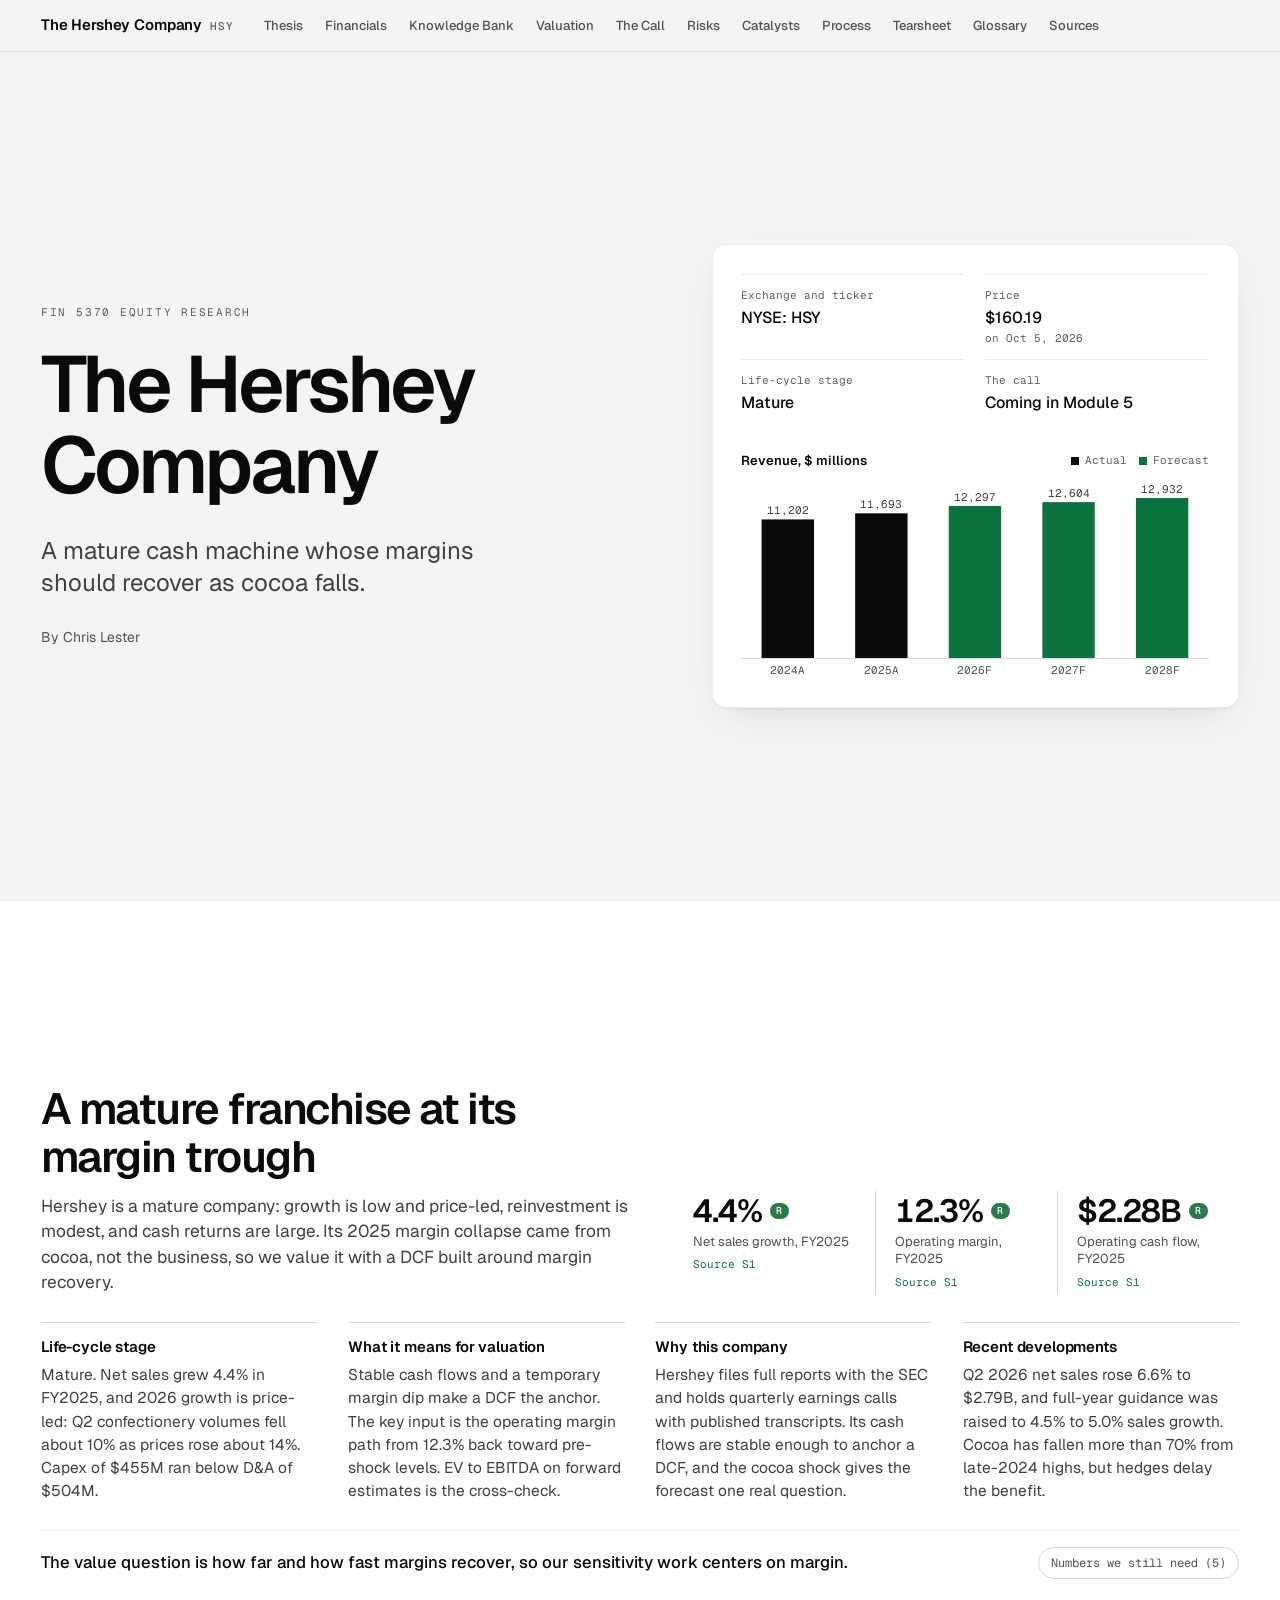
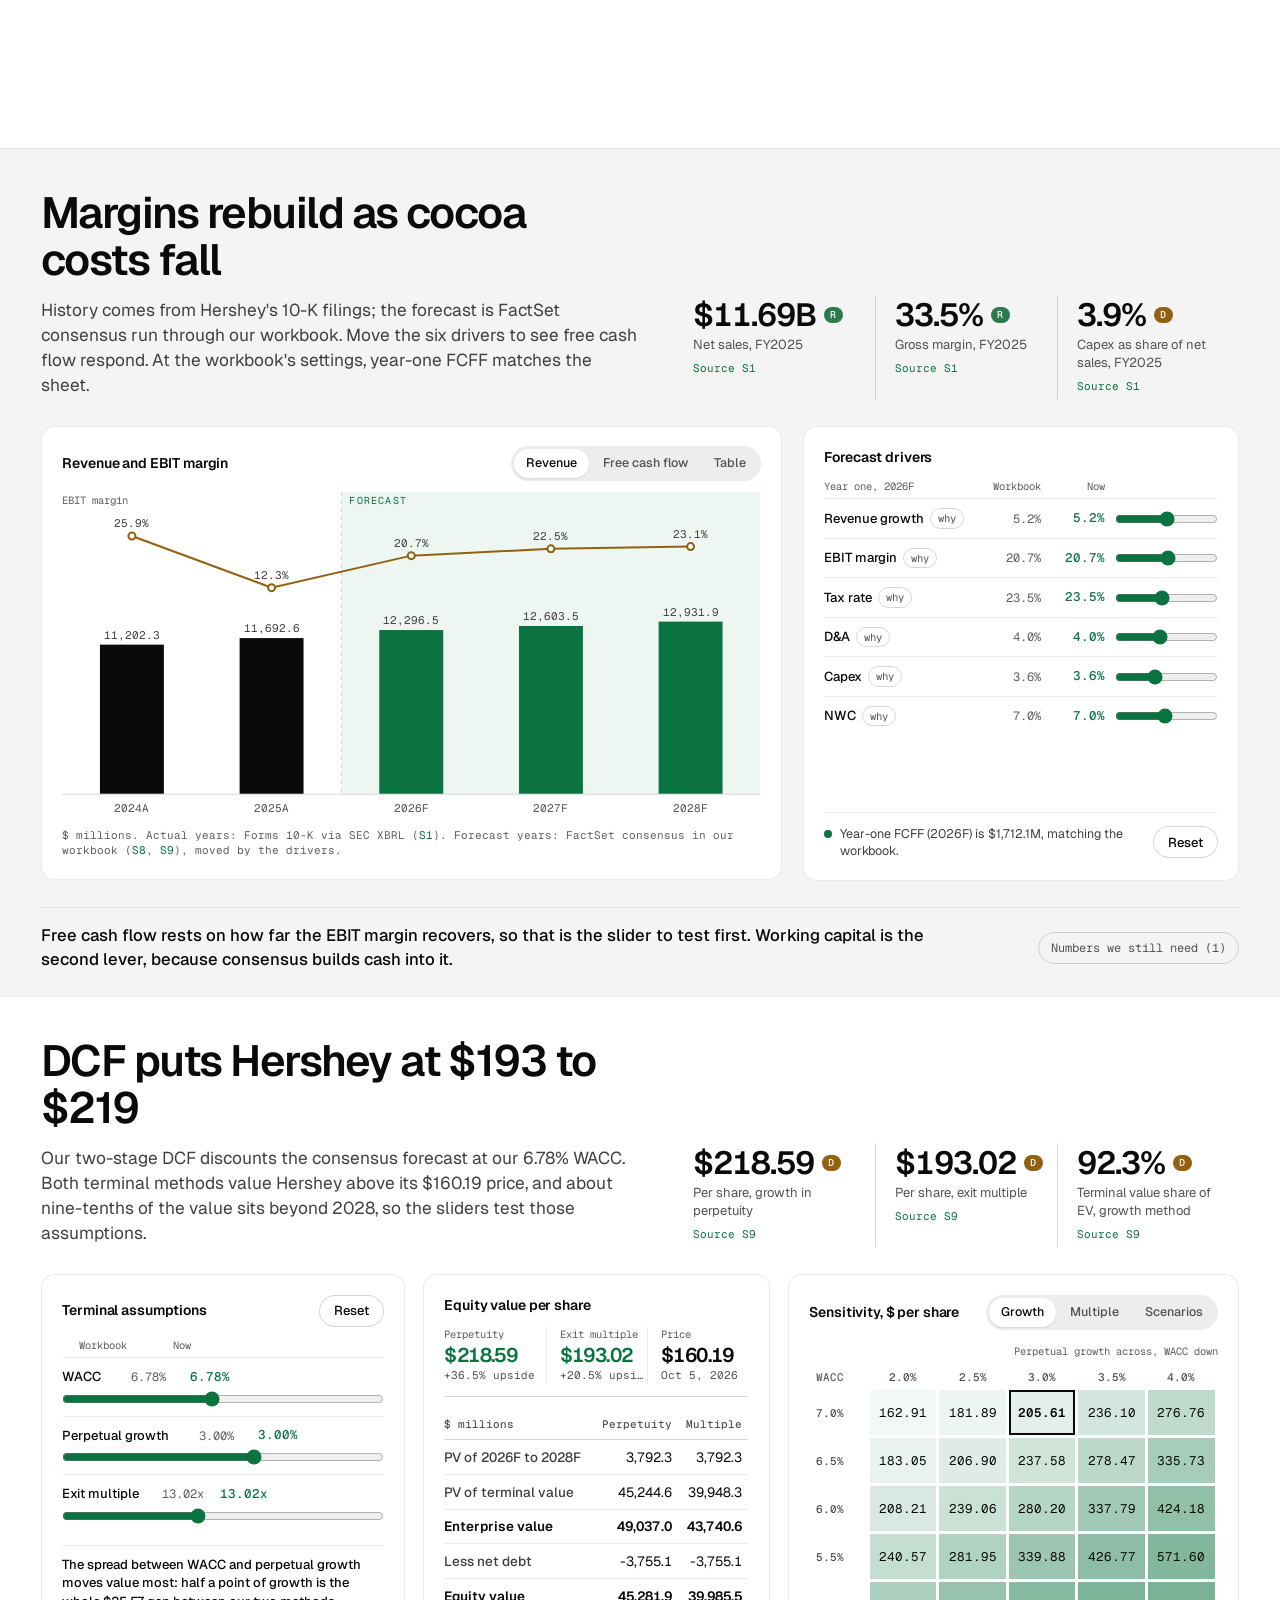
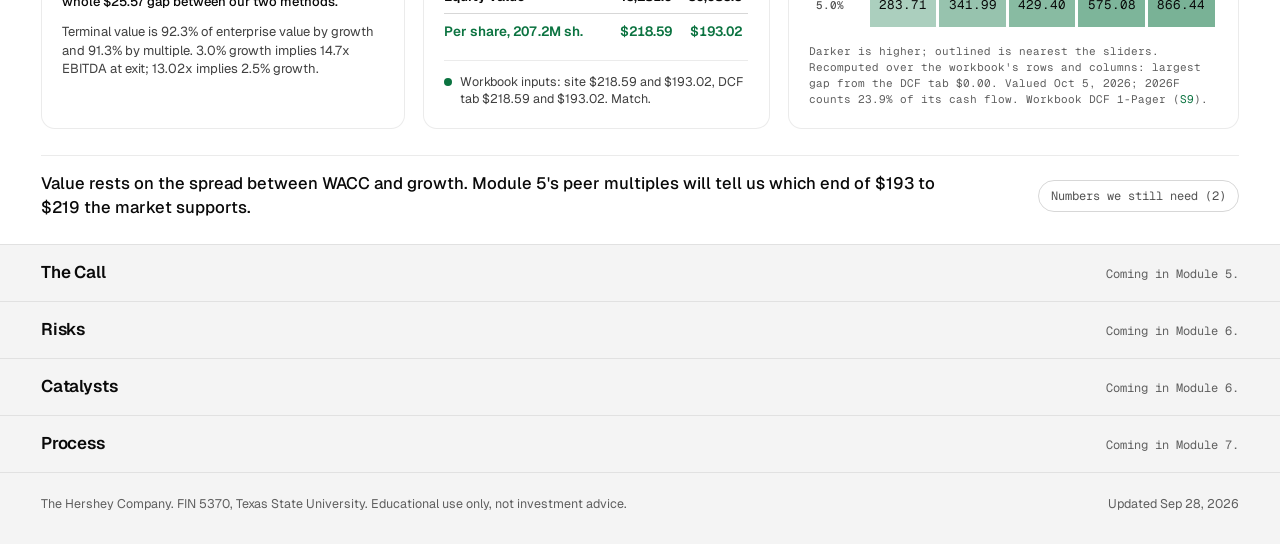
==== commit 98039259: "Module 4: Milestone 4 memo filed into the vault (16 notes), Valuation section live (DCF engine, slid" ====
--- a/site/index.html
+++ b/site/index.html
@@ -68,6 +68,8 @@
   <script src="content.js"></script>
   <!-- section scripts go here, one per module, before app.js -->
   <script src="financials.js"></script>
+  <script src="dcf.js"></script>
+  <script src="valuation.js"></script>
   <script src="app.js"></script>
 </body>
 </html>
--- a/site/styles.css
+++ b/site/styles.css
@@ -245,3 +245,73 @@
   .section.band .section-inner { flex-direction: column; gap: 4px; }
 }
 @media (prefers-reduced-motion: reduce) { *, *::before, *::after { transition: none !important; } }
+
+/* Valuation */
+.val-body { flex: 1; min-height: 0; display: grid; grid-template-columns: minmax(0, 1.05fr) minmax(0, 1fr) minmax(0, 1.3fr); gap: clamp(12px, 1.4vw, 22px); }
+.val-card { container-type: inline-size; }
+#valuation .s-head h2 { max-width: none; }
+.val-grid { grid-template-columns: max-content 3.4rem 3.4rem minmax(48px, 1fr); }
+@container (max-width: 270px) {
+  .val-grid { grid-template-columns: minmax(0, 1fr) 3.4rem 3.4rem; }
+  .val-grid input[type="range"] { grid-column: 1 / -1; margin-top: 4px; }
+  .val-grid.drv-cols span:last-child { display: none; }
+}
+.val-line { margin-top: clamp(6px, 1.4vh, 12px); font-size: clamp(11.5px, 1.75vh, 13px); line-height: 1.42; color: var(--ink-2); }
+.val-sens { padding-top: clamp(6px, 1.2vh, 10px); border-top: 1px solid var(--line); font-weight: 500; color: var(--ink); }
+.val-hero { display: grid; grid-template-columns: repeat(3, minmax(0, 1fr)); padding-bottom: clamp(6px, 1.4vh, 12px); border-bottom: 1px solid var(--line-strong); }
+.val-hero-item { padding-left: clamp(8px, 1vw, 14px); border-left: 1px solid var(--line); min-width: 0; }
+.val-hero-item:first-child { padding-left: 0; border-left: 0; }
+.val-hero-label { font-family: var(--mono); font-size: 10.5px; color: var(--fg-mute); white-space: nowrap; overflow: hidden; text-overflow: ellipsis; }
+.val-big { margin-top: 2px; font-size: clamp(1rem, min(1.55vw, 3.4vh), 1.6rem); font-weight: 600; letter-spacing: -0.03em; line-height: 1.15;
+  color: var(--accent); font-variant-numeric: tabular-nums; white-space: nowrap; }
+.val-price .val-big { color: var(--ink); }
+.val-up { font-family: var(--mono); font-size: clamp(10px, 1.5vh, 11px); color: var(--fg-dim); white-space: nowrap; overflow: hidden; text-overflow: ellipsis; }
+.val-bridge { flex: 1; min-height: 0; display: flex; align-items: center; }
+.val-table { width: 100%; border-collapse: collapse; font-size: clamp(11.5px, 1.8vh, 13.5px); font-variant-numeric: tabular-nums; }
+.val-table th, .val-table td { padding: clamp(2px, 0.75vh, 7px) 6px; text-align: right; white-space: nowrap; }
+.val-table th:first-child { padding-left: 0; }
+.val-table thead th { font-family: var(--mono); font-size: 11px; font-weight: 500; color: var(--fg-dim); border-bottom: 1px solid var(--line-strong); }
+.val-table thead th:first-child { text-align: left; }
+.val-table tbody th { text-align: left; font-weight: 500; color: var(--ink-2); }
+.val-table tbody tr + tr th, .val-table tbody tr + tr td { border-top: 1px solid var(--line); }
+.val-table tr.sum th, .val-table tr.sum td { color: var(--ink); font-weight: 600; }
+.val-table tr.total th, .val-table tr.total td { color: var(--accent); font-weight: 600; border-top: 1px solid var(--line-strong); }
+.val-heat-wrap { flex: 1; min-height: 0; display: flex; flex-direction: column; justify-content: center; }
+.val-axis { font-family: var(--mono); font-size: 10.5px; color: var(--fg-mute); margin-bottom: 4px; text-align: right; }
+.val-heat { width: 100%; border-collapse: separate; border-spacing: 3px; table-layout: fixed; font-variant-numeric: tabular-nums; }
+.val-heat th { font-family: var(--mono); font-size: 11px; font-weight: 500; color: var(--fg-dim); padding: 2px 4px; text-align: center; }
+.val-heat th.corner { width: 3.4rem; text-align: left; color: var(--fg-mute); }
+.val-heat tbody th { text-align: left; }
+.val-heat td { height: clamp(24px, 5vh, 50px); padding: 0 4px; text-align: center; font-family: var(--mono);
+  font-size: clamp(10.5px, 1.65vh, 12.5px); color: var(--ink); white-space: nowrap; overflow: hidden; text-overflow: ellipsis; }
+.val-heat td.near { outline: 2px solid var(--ink); outline-offset: -2px; font-weight: 600; }
+@media (max-width: 899px), (max-height: 599px) {
+  .val-body { grid-template-columns: minmax(0, 1fr); }
+  .val-heat-wrap, .val-bridge { flex: none; }
+}
+@media (max-width: 600px) {
+  .val-heat { border-spacing: 2px; }
+  .val-heat th.corner { width: 2.6rem; }
+  .val-heat th { padding: 2px 1px; font-size: 10px; }
+  .val-heat td { padding: 0 1px; font-size: 10.5px; }
+}
+.val-scen th, .val-scen td { padding-left: 4px; padding-right: 4px; }
+.val-scen td.ps { font-weight: 600; color: var(--ink); }
+.val-scen tr.picked th, .val-scen tr.picked td { background: var(--accent-soft); }
+.scen-btn { font: inherit; font-weight: 600; padding: 3px 10px; border-radius: 999px; border: 1px solid var(--line-strong);
+  background: var(--surface); color: var(--ink); cursor: pointer; white-space: nowrap; transition: border-color 0.15s, transform 0.1s; }
+.scen-btn:hover { border-color: var(--ink-2); }
+.scen-btn[aria-pressed="true"] { border-color: var(--accent); color: var(--accent); }
+.scen-btn:active { transform: scale(0.97); }
+.val-reasons { margin: clamp(6px, 1.4vh, 12px) 0 0; padding-left: 16px; font-size: clamp(11px, 1.6vh, 12.5px); line-height: 1.38; color: var(--ink-2); }
+.val-reasons li { margin-bottom: 3px; }
+.val-reasons b { color: var(--ink); font-weight: 600; }
+.val-reasons .pop-src { margin-left: 2px; }
+.val-scen-wrap { max-width: 100%; overflow-x: auto; }
+.val-scen-wrap { flex: none; }
+.val-scen th, .val-scen td { padding-top: clamp(2px, 0.6vh, 6px); padding-bottom: clamp(2px, 0.6vh, 6px); }
+.scen-btn { font-size: 12px; padding: 2px 9px; }
+.val-heat-wrap.scen { justify-content: flex-start; padding-top: clamp(2px, 0.6vh, 6px); }
+.val-reasons { margin-top: clamp(4px, 1vh, 10px); font-size: clamp(10.5px, 1.55vh, 12.5px); }
+.scen-btn { font-size: 11.5px; line-height: 1.25; padding: 1px 8px; }
+.val-scen th, .val-scen td { padding-top: clamp(1px, 0.4vh, 5px); padding-bottom: clamp(1px, 0.4vh, 5px); }
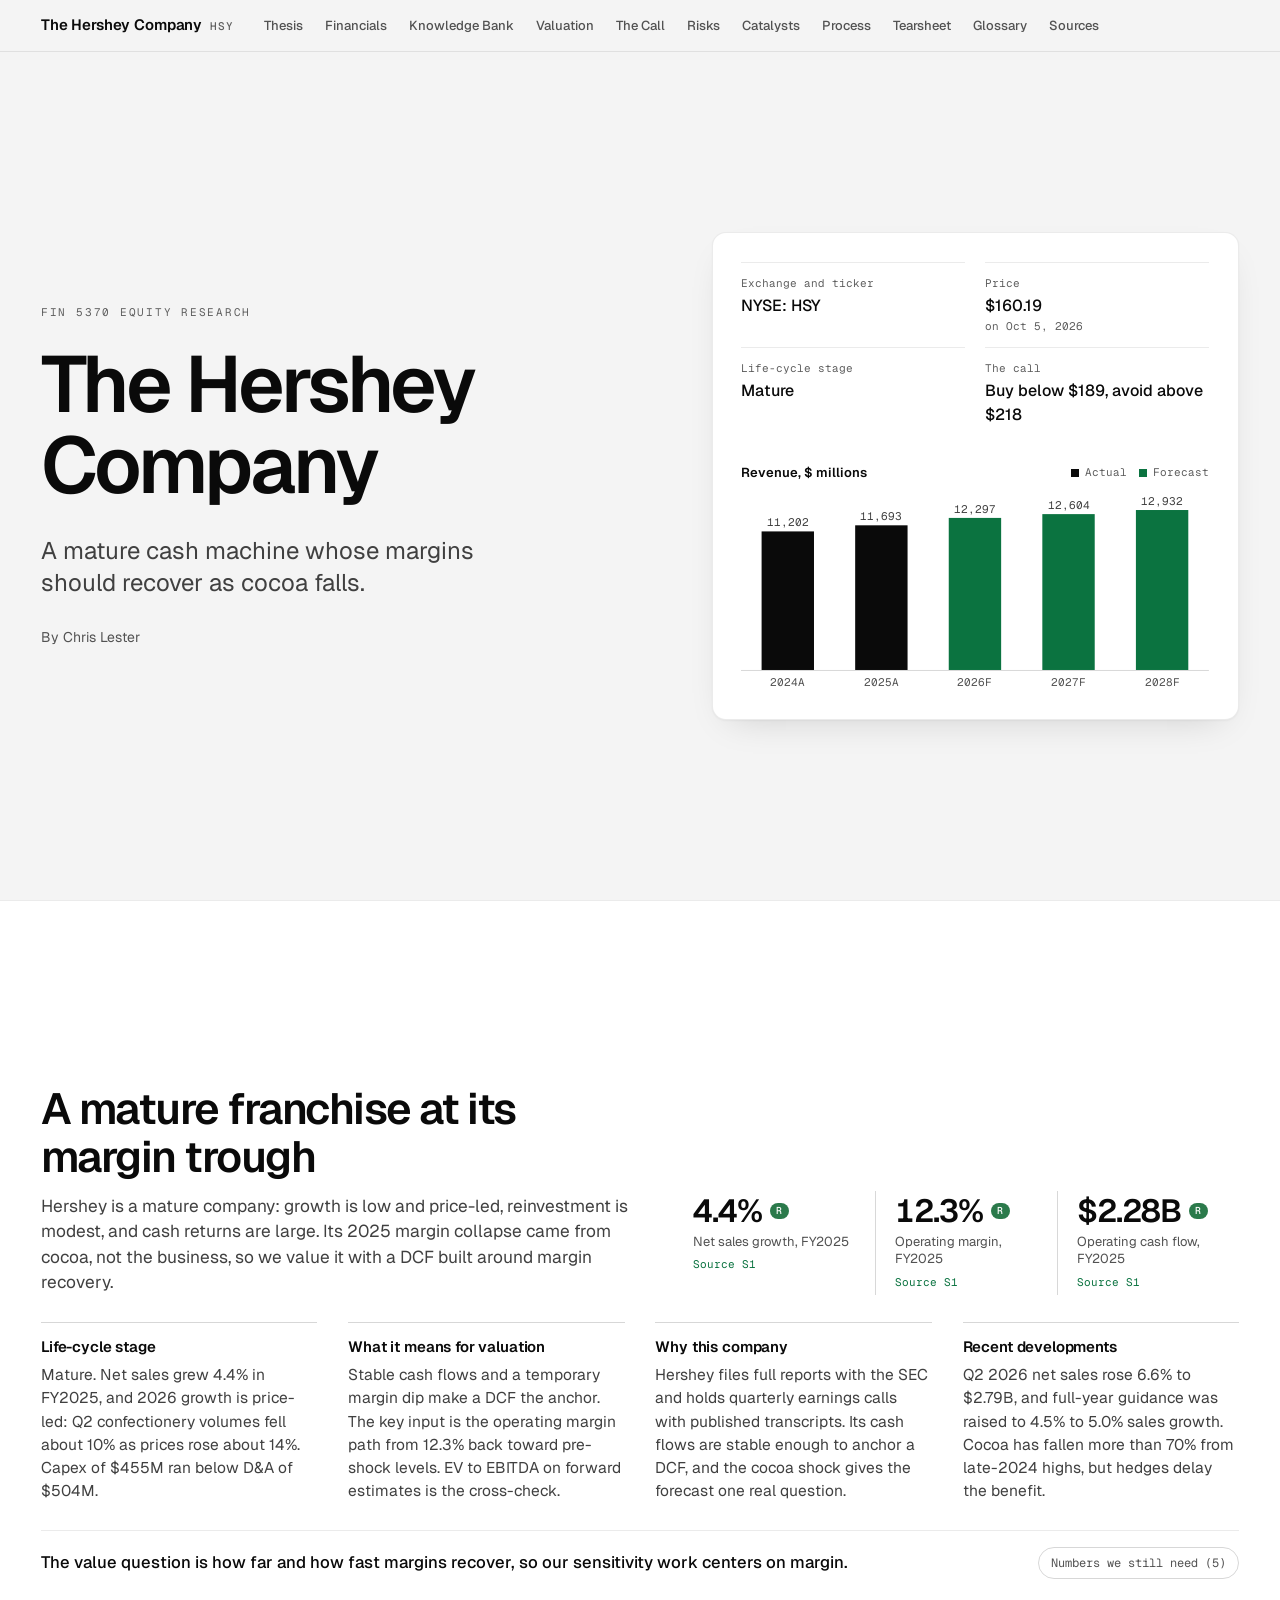
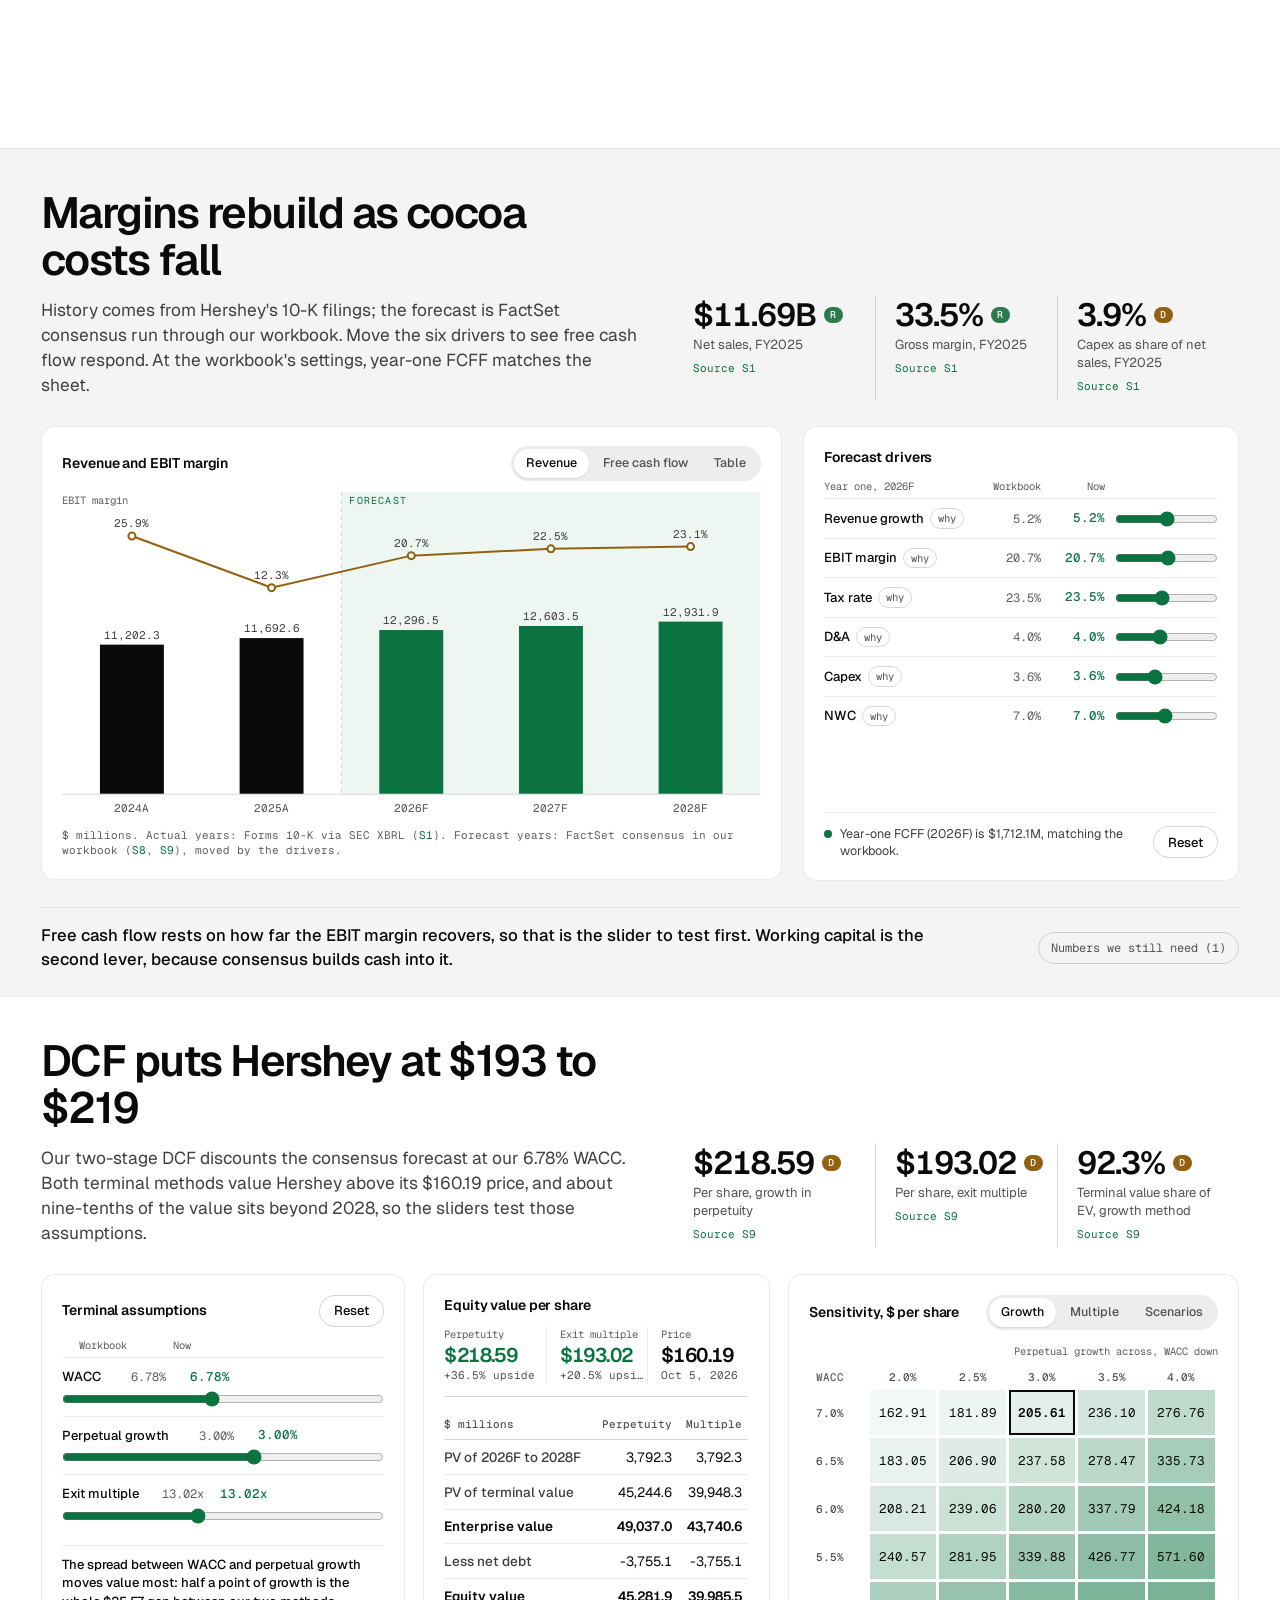
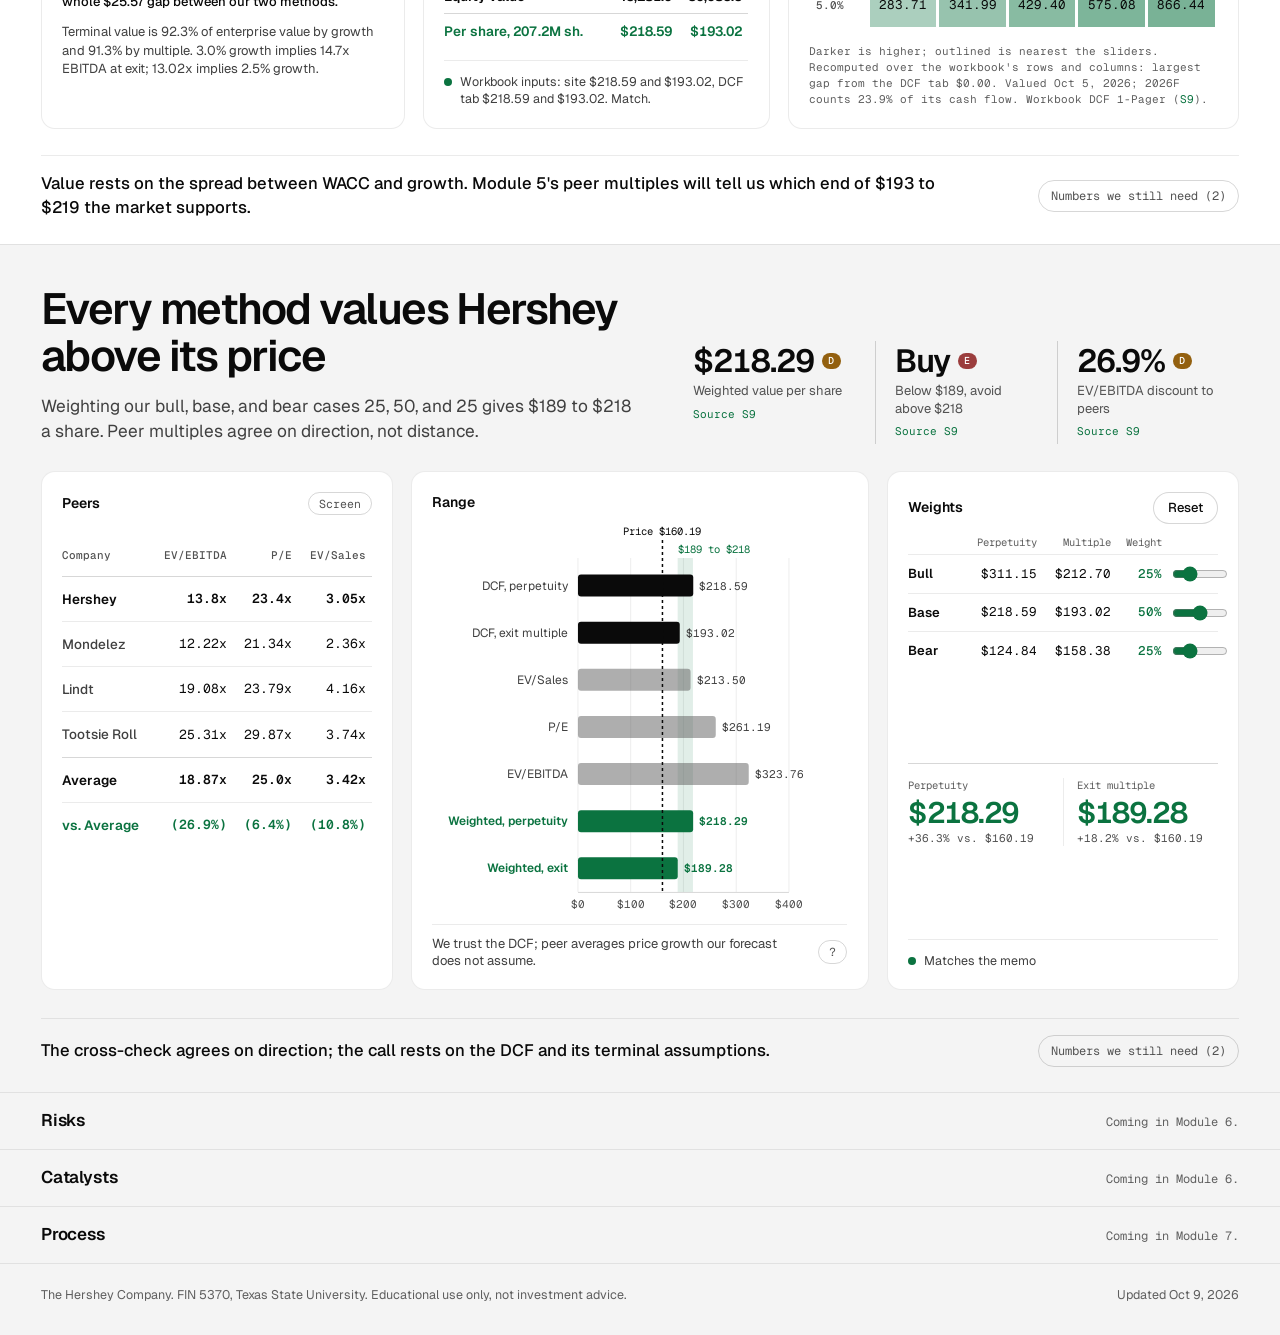
==== commit 74b8e4bf: "Module 5: The Call section live (peer table, value range, weight sliders, Buy below $189 / avoid abo" ====
--- a/site/index.html
+++ b/site/index.html
@@ -70,6 +70,7 @@
   <script src="financials.js"></script>
   <script src="dcf.js"></script>
   <script src="valuation.js"></script>
+  <script src="thecall.js"></script>
   <script src="app.js"></script>
 </body>
 </html>
--- a/site/styles.css
+++ b/site/styles.css
@@ -315,3 +315,63 @@
 .val-reasons { margin-top: clamp(4px, 1vh, 10px); font-size: clamp(10.5px, 1.55vh, 12.5px); }
 .scen-btn { font-size: 11.5px; line-height: 1.25; padding: 1px 8px; }
 .val-scen th, .val-scen td { padding-top: clamp(1px, 0.4vh, 5px); padding-bottom: clamp(1px, 0.4vh, 5px); }
+
+/* The Call */
+.call-body { flex: 1; min-height: 0; display: grid; grid-template-columns: minmax(0, 1fr) minmax(0, 1.3fr) minmax(0, 1fr); gap: clamp(12px, 1.4vw, 22px); }
+.call-card { container-type: inline-size; position: relative; }
+#the-call .s-head h2 { max-width: none; }
+.call-pop-wrap { position: relative; flex: none; display: flex; }
+.call-pop-wrap .why { font-size: 11.5px; padding: 5px 10px; }
+.call-pop { width: min(440px, 84vw, calc(100cqw - 8px)); max-height: min(400px, 56vh); }
+.call-pop.down { top: calc(100% + 8px); bottom: auto; right: 0; }
+.call-pop.up { bottom: calc(100% + 8px); right: 0; }
+.call-pop ul { margin-bottom: 10px; }
+.call-pop h4 + ul { margin-top: 0; }
+.call-pop p + p { margin-top: 8px; }
+.call-pop p b { color: var(--ink); }
+.call-pop li b { color: var(--ink); font-weight: 600; }
+.call-by { font-family: var(--mono); font-size: 11px; color: var(--fg-mute); }
+.call-table-wrap { flex: 1; min-height: 0; display: flex; align-items: flex-start; overflow-x: auto; padding-top: clamp(2px, 1vh, 10px); }
+.call-peer-table th, .call-peer-table td { padding-top: clamp(4px, 1.35vh, 12px); padding-bottom: clamp(4px, 1.35vh, 12px); }
+.call-peer-table td { font-family: var(--mono); font-size: clamp(11.5px, 1.75vh, 13px); }
+.call-peer-table tr.co th, .call-peer-table tr.co td { color: var(--ink); font-weight: 600; }
+.call-peer-table tr.sum th, .call-peer-table tr.sum td { border-top: 1px solid var(--line-strong); color: var(--ink); font-weight: 600; }
+.call-peer-table tr.diff th, .call-peer-table tr.diff td { color: var(--accent); font-weight: 600; cursor: help; }
+.call-range { min-height: 190px; }
+.c-band { fill: var(--accent-soft); }
+.c-grid { stroke: var(--line); stroke-width: 1; }
+.c-price { stroke: var(--ink); stroke-width: 1.5; stroke-dasharray: 3 3; }
+.c-row { fill: transparent; }
+.c-row:hover { fill: var(--line); fill-opacity: 0.5; }
+.c-bar-dcf { fill: var(--ink); }
+.c-bar-mult { fill: var(--fg-mute); fill-opacity: 0.5; }
+.c-bar-wtd { fill: var(--accent); }
+.t-bar { font-family: var(--sans); font-size: 12px; fill: var(--ink-2); }
+.t-bar.wtd, .t-val.wtd { fill: var(--accent); font-weight: 600; }
+.t-band { font-family: var(--mono); font-size: 10.5px; fill: var(--accent); }
+.t-price { font-family: var(--mono); font-size: 10.5px; fill: var(--ink); }
+.call-rec { display: flex; align-items: center; justify-content: space-between; gap: 10px;
+  margin-top: clamp(6px, 1.2vh, 10px); padding-top: clamp(6px, 1.2vh, 10px); border-top: 1px solid var(--line); }
+.call-rec p { font-size: 13px; line-height: 1.35; color: var(--ink-2); }
+.call-w-grid { display: grid; grid-template-columns: 3.4rem minmax(4rem, 1fr) minmax(4rem, 1fr) 2.6rem minmax(56px, 1.2fr); column-gap: 10px; align-items: center; }
+.call-w-grid > :nth-child(2), .call-w-grid > :nth-child(3), .call-w-grid > :nth-child(4) { text-align: right; }
+.call-w-row { padding: clamp(4px, 1.1vh, 9px) 0; border-top: 1px solid var(--line); }
+.call-w-row label { font-size: 13px; font-weight: 600; }
+.call-w-row .ps { font-family: var(--mono); font-size: 12.5px; color: var(--ink); }
+.call-w-row output { font-family: var(--mono); font-size: 12.5px; font-weight: 500; color: var(--accent); }
+.call-w-row input[type="range"] { width: 100%; margin: 0; accent-color: var(--accent); cursor: pointer; }
+.call-weighted { flex: 1; min-height: 0; display: flex; align-items: center; }
+.call-hero { width: 100%; grid-template-columns: repeat(2, minmax(0, 1fr)); border-bottom: 0; border-top: 1px solid var(--line-strong);
+  padding-top: clamp(8px, 1.6vh, 14px); padding-bottom: 0; }
+.call-hero .val-big { font-size: clamp(1.4rem, min(2.3vw, 5vh), 2.3rem); }
+@container (max-width: 300px) {
+  .call-w-grid { grid-template-columns: 3.2rem minmax(0, 1fr) minmax(0, 1fr) 2.6rem; }
+  .call-w-row input[type="range"] { grid-column: 1 / -1; margin-top: 4px; }
+  .call-w-grid.drv-cols span:last-child { display: none; }
+}
+@media (max-width: 899px), (max-height: 599px) {
+  .call-body { grid-template-columns: minmax(0, 1fr); }
+  .call-range { height: 300px; flex: none; }
+  .call-table-wrap, .call-weighted { flex: none; }
+  .call-weighted { margin: 14px 0; }
+}
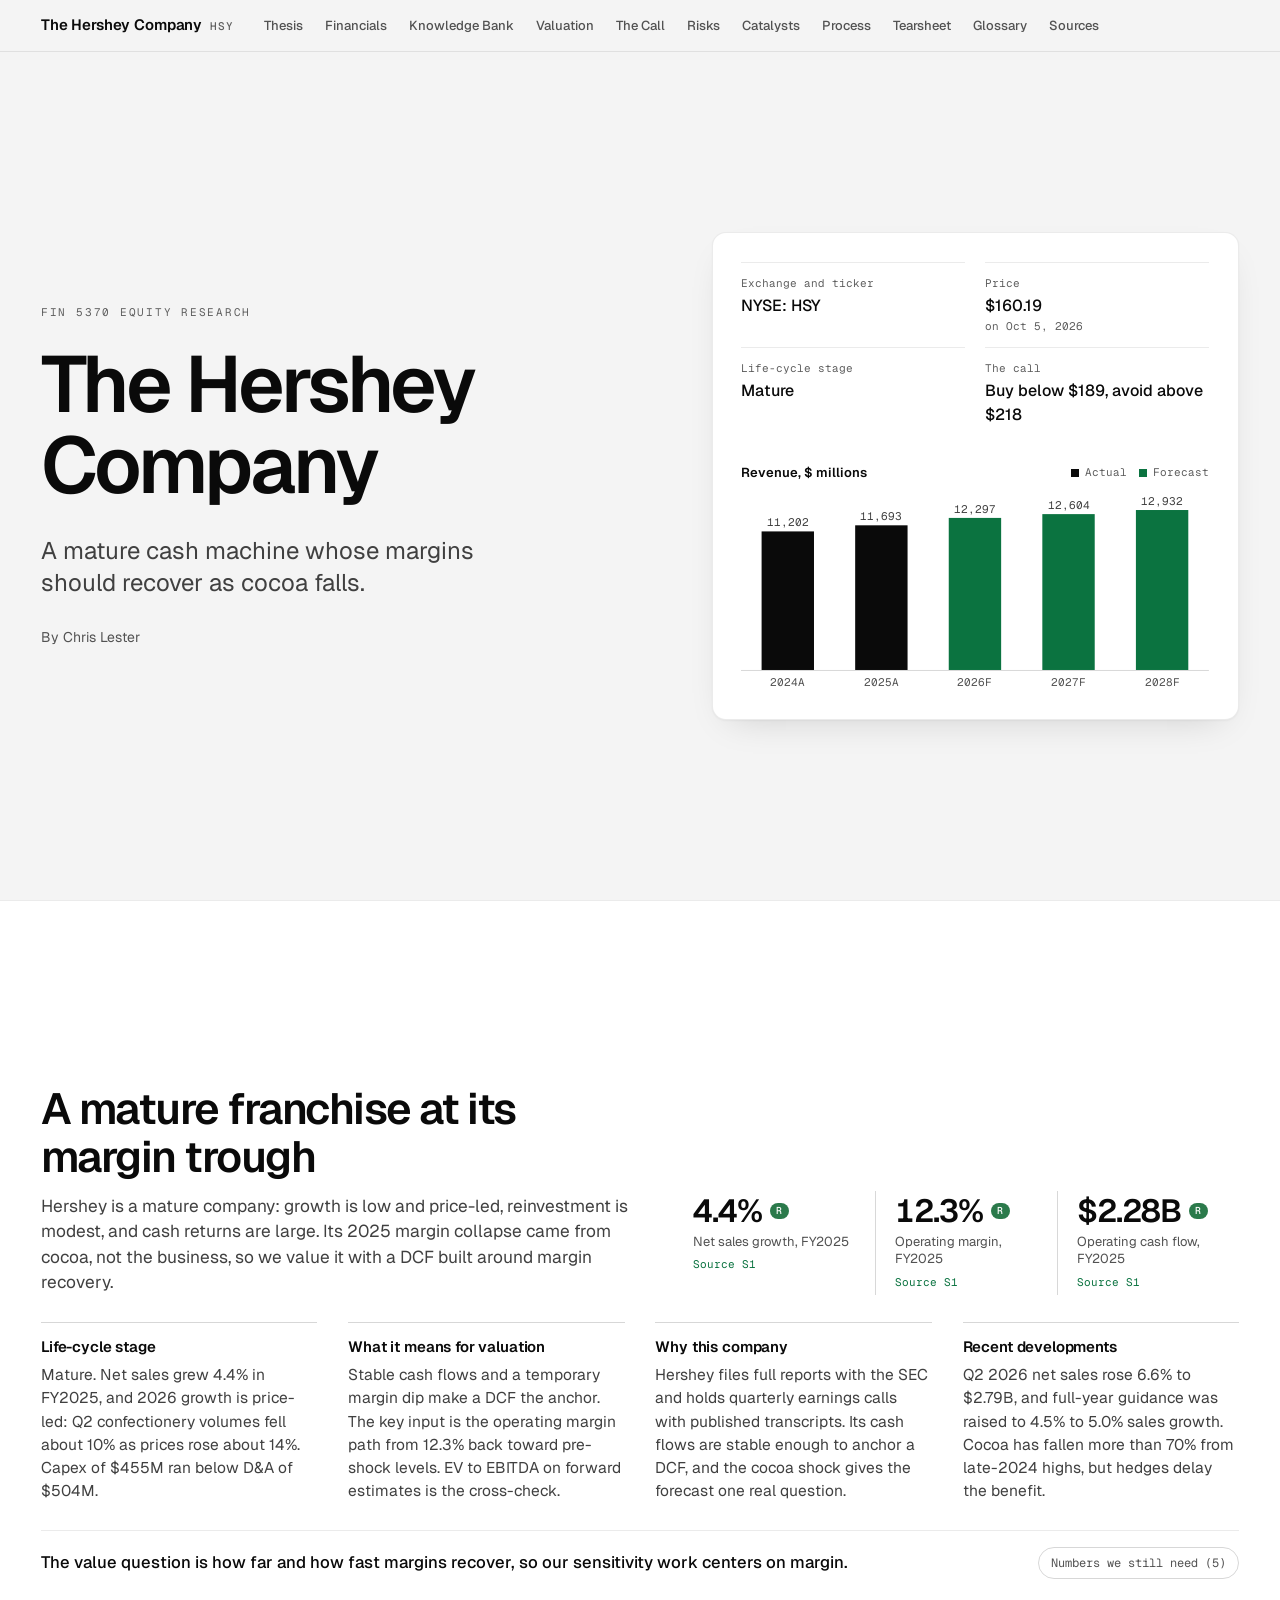
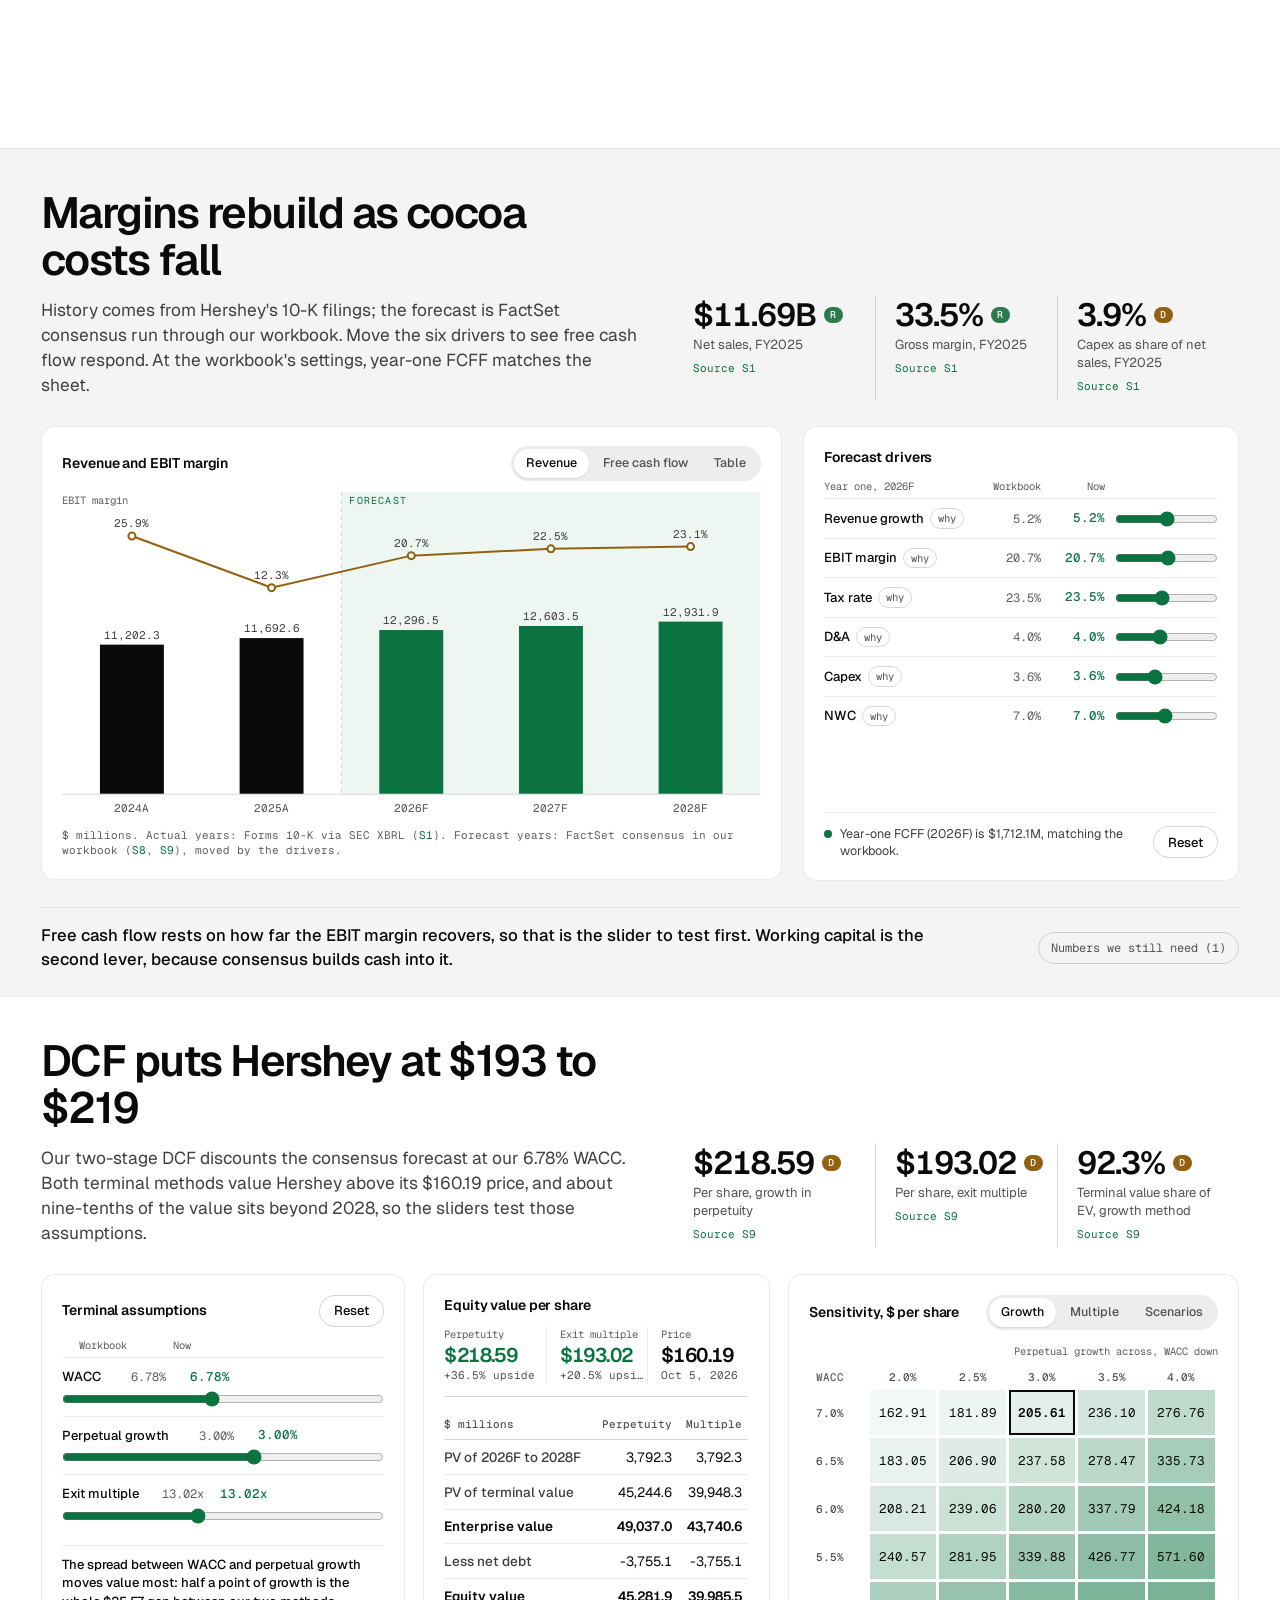
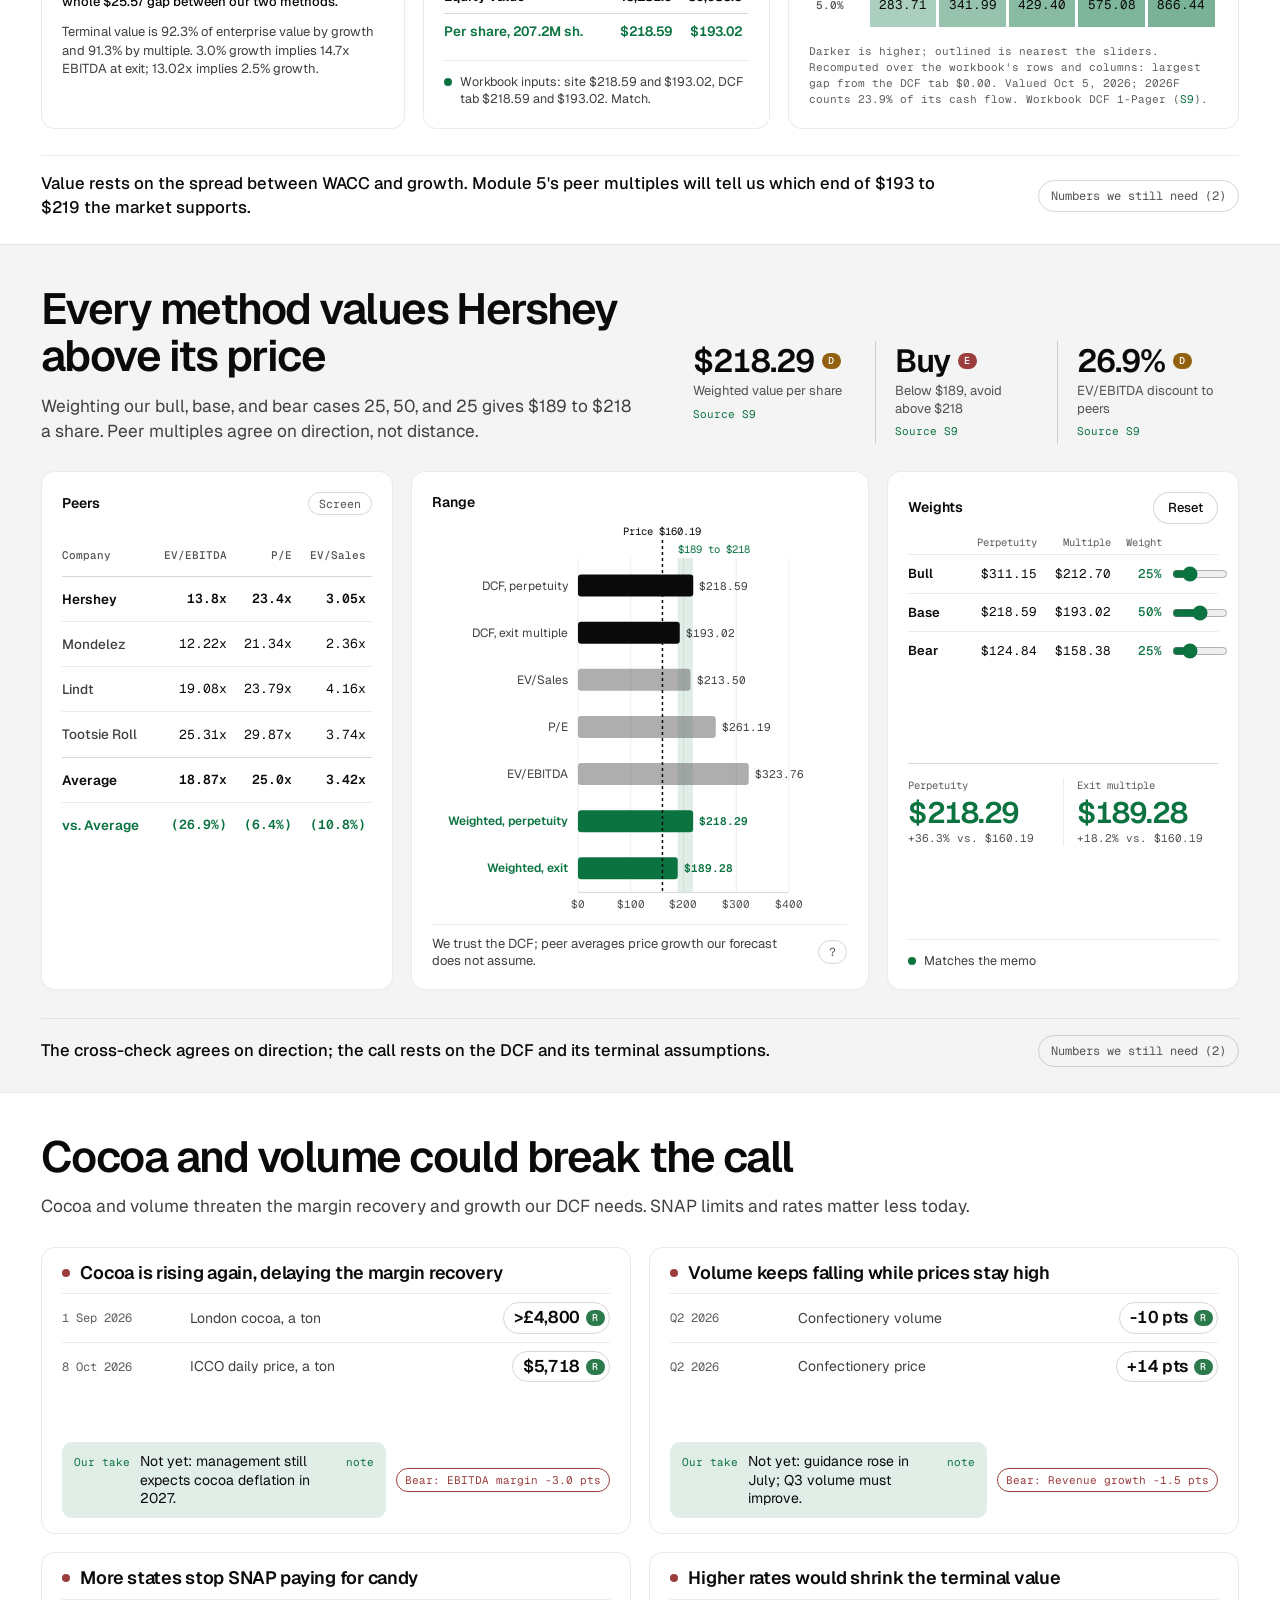
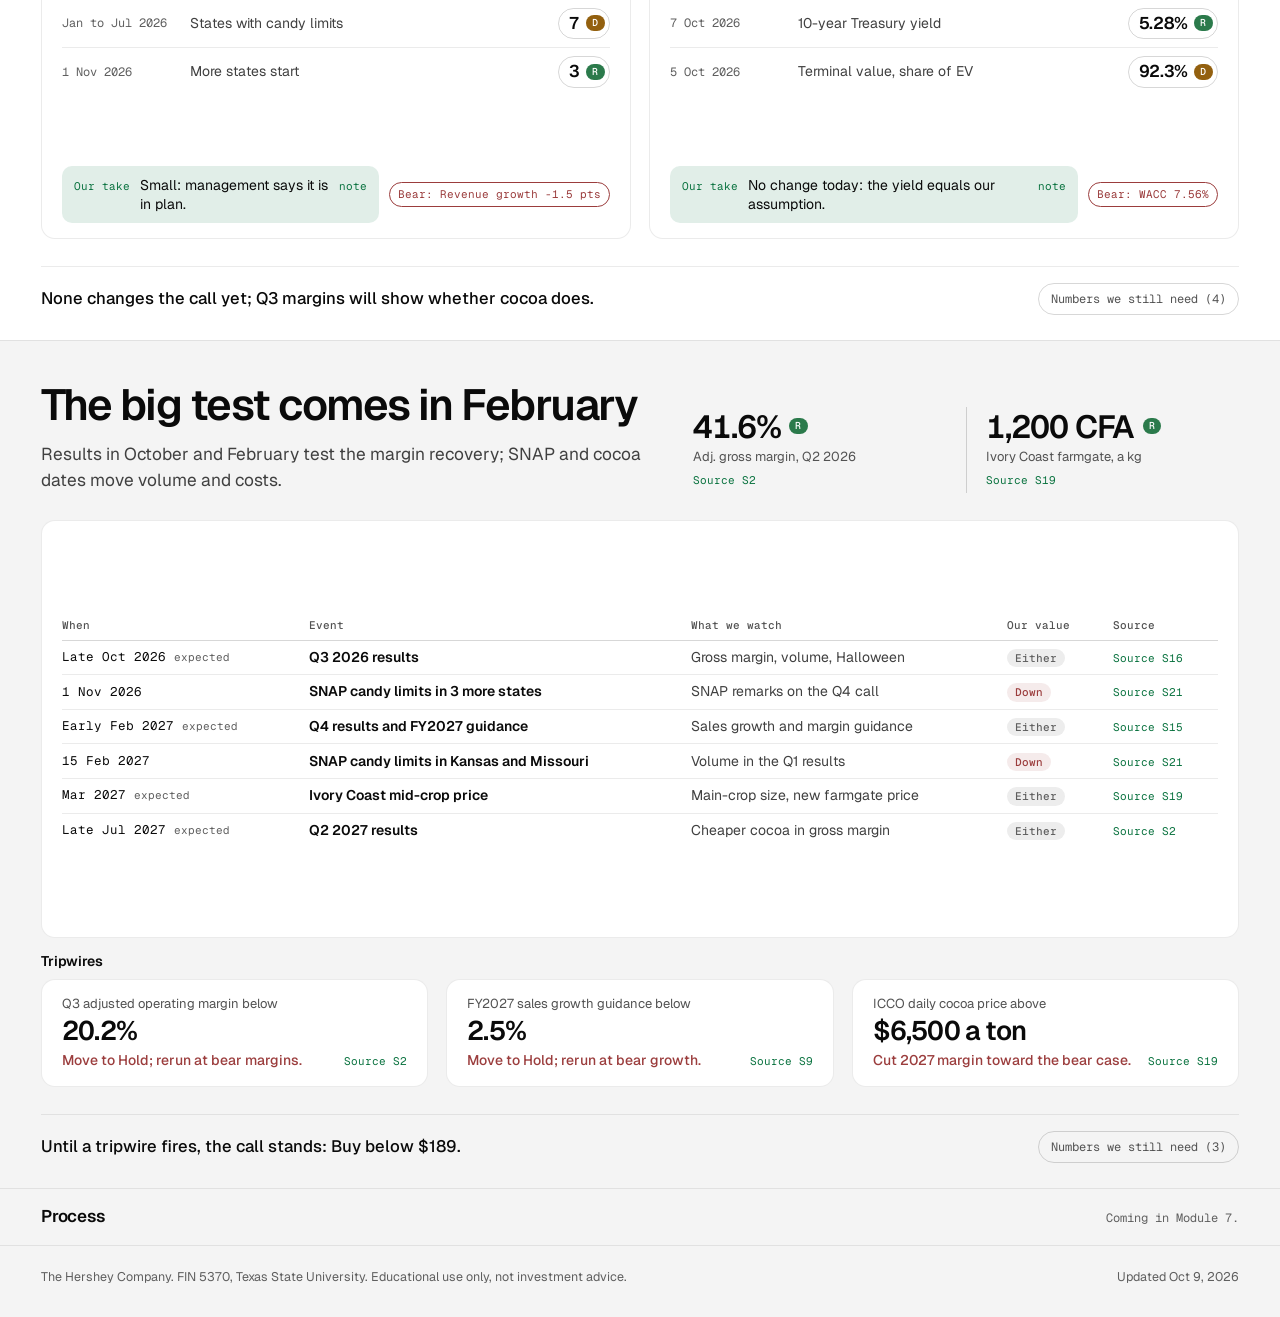
==== commit 05f3954a: "Module 6: research brief and report filed into the vault (S15 to S23, 39 notes); Risks and Catalysts" ====
--- a/site/index.html
+++ b/site/index.html
@@ -71,6 +71,7 @@
   <script src="dcf.js"></script>
   <script src="valuation.js"></script>
   <script src="thecall.js"></script>
+  <script src="risks.js"></script>
   <script src="app.js"></script>
 </body>
 </html>
--- a/site/styles.css
+++ b/site/styles.css
@@ -375,3 +375,79 @@
   .call-table-wrap, .call-weighted { flex: none; }
   .call-weighted { margin: 14px 0; }
 }
+
+/* Risks and Catalysts */
+.rk-grid { flex: 1; min-height: 0; display: grid; grid-template-columns: repeat(2, minmax(0, 1fr)); grid-template-rows: repeat(2, minmax(0, 1fr));
+  gap: clamp(10px, 1.4vw, 20px); }
+.rk-card { min-height: 0; display: flex; flex-direction: column; gap: clamp(5px, 1vh, 12px); padding: clamp(8px, 1.6vh, 20px) clamp(14px, 1.6vw, 22px); }
+.rk-top { display: flex; align-items: baseline; gap: 10px; }
+.rk-dot { flex: none; width: 8px; height: 8px; border-radius: 999px; background: var(--estimate); transform: translateY(-2px); }
+.rk-claim { flex: 1; min-width: 0; font-size: clamp(15px, 2.3vh, 18px); letter-spacing: -0.015em; line-height: 1.25; }
+.rk-foot { margin-top: auto; display: flex; align-items: center; gap: 10px; }
+.rk-bear { flex: none; font-family: var(--mono); font-size: 11px; color: var(--estimate); text-decoration: none; white-space: nowrap;
+  padding: 3px 8px; border: 1px solid currentColor; border-radius: 999px; }
+a.rk-bear:hover { background: rgba(155, 61, 61, 0.08); }
+.rk-points { list-style: none; margin: 0; padding: 0; }
+.rk-points li { display: grid; grid-template-columns: 7.2rem minmax(0, 1fr) auto; align-items: center; column-gap: 12px;
+  padding: clamp(4px, 0.9vh, 8px) 0; border-top: 1px solid var(--line); }
+.rk-date { font-family: var(--mono); font-size: 12px; color: var(--fg-mute); white-space: nowrap; }
+.rk-label { font-size: 14px; color: var(--ink-2); min-width: 0; }
+.rk-chip { display: inline-flex; align-items: center; gap: 6px; padding: 2px 4px 2px 10px; border: 1px solid var(--line-strong); border-radius: 999px;
+  color: var(--ink); text-decoration: none; white-space: nowrap; transition: border-color 0.15s, transform 0.1s; }
+.rk-chip:hover { border-color: var(--accent); }
+.rk-chip:active { transform: scale(0.97); }
+.rk-chip-v { font-size: clamp(14px, 2.2vh, 17px); font-weight: 600; letter-spacing: -0.02em; font-variant-numeric: tabular-nums; }
+.rk-take { flex: 1; min-width: 0; display: flex; align-items: baseline; gap: 10px; padding: clamp(6px, 1.2vh, 10px) 12px; border-radius: calc(var(--radius) - 4px);
+  background: var(--accent-soft); }
+.rk-take-k { flex: none; font-family: var(--mono); font-size: 11px; color: var(--accent); white-space: nowrap; }
+.rk-take p { flex: 1; min-width: 0; font-size: 14px; line-height: 1.35; color: var(--ink); }
+.rk-take-src { flex: none; font-family: var(--mono); font-size: 11px; color: var(--accent); text-decoration: none; }
+.rk-take-src:hover { text-decoration: underline; }
+
+#catalysts .s-head h2, #risks .s-head h2 { max-width: none; }
+#risks .s-head { grid-template-columns: minmax(0, 1fr); }
+#risks .lede { max-width: none; }
+.ct-body { flex: 1; min-height: 0; display: flex; flex-direction: column; gap: clamp(10px, 1.8vh, 18px); }
+.ct-card { flex: 1; min-height: 0; padding: clamp(6px, 1.2vh, 12px) clamp(14px, 1.6vw, 22px); display: flex; }
+.ct-table-wrap { flex: 1; min-width: 0; min-height: 0; overflow-x: auto; display: flex; align-items: flex-start; align-items: safe center; }
+.ct-table { width: 100%; border-collapse: collapse; font-size: 14px; }
+.ct-table th, .ct-table td { padding: clamp(2px, 0.7vh, 8px) 10px; text-align: left; white-space: nowrap; }
+.ct-table th:first-child, .ct-table td:first-child { padding-left: 0; }
+.ct-table thead th { font-family: var(--mono); font-size: 11px; font-weight: 500; color: var(--fg-dim); border-bottom: 1px solid var(--line-strong); }
+.ct-table tbody tr + tr th, .ct-table tbody tr + tr td { border-top: 1px solid var(--line); }
+.ct-when { font-family: var(--mono); font-size: 12.5px; color: var(--ink); }
+.ct-exp { margin-left: 8px; font-size: 11px; color: var(--fg-mute); }
+.ct-event { font-weight: 600; color: var(--ink); }
+.ct-watch { color: var(--ink-2); white-space: normal; }
+.ct-dir { display: inline-block; font-family: var(--mono); font-size: 11px; font-weight: 500; line-height: 1.3; padding: 2px 8px; border-radius: 999px; }
+.ct-up { color: var(--accent); background: var(--accent-soft); }
+.ct-down { color: var(--estimate); background: rgba(155, 61, 61, 0.1); }
+.ct-either { color: var(--fg-mute); background: var(--bg-deep); }
+.ct-chip { font-family: var(--mono); font-size: 11px; color: var(--accent); text-decoration: none; white-space: nowrap; }
+.ct-chip:hover { text-decoration: underline; }
+.ct-tw { flex: none; }
+.ct-tw-title { font-size: 14px; font-weight: 600; letter-spacing: -0.01em; margin-bottom: clamp(6px, 1vh, 10px); }
+.ct-tiles { display: grid; grid-template-columns: repeat(3, minmax(0, 1fr)); gap: clamp(10px, 1.4vw, 20px); }
+.ct-tile { position: relative; background: var(--surface); border: 1px solid var(--line); border-radius: var(--radius);
+  padding: clamp(8px, 1.6vh, 16px) clamp(14px, 1.6vw, 20px); cursor: help; transition: border-color 0.15s; }
+.section.alt .ct-tile { background: var(--bg); }
+.ct-tile:hover, .ct-tile:focus-visible { border-color: var(--line-strong); }
+.ct-cond { font-size: 13px; color: var(--fg-dim); }
+.ct-thr { margin-top: 2px; font-size: clamp(1.25rem, min(2.1vw, 4vh), 1.9rem); font-weight: 600; letter-spacing: -0.03em; line-height: 1.15;
+  font-variant-numeric: tabular-nums; }
+.ct-act { font-size: 14px; color: var(--estimate); font-weight: 500; }
+.ct-tile-foot { margin-top: 4px; display: flex; align-items: baseline; justify-content: space-between; gap: 10px; flex-wrap: wrap; }
+.ct-tip { display: none; left: 12px; right: 12px; bottom: calc(100% + 8px); min-width: 0; }
+.ct-tip small { display: block; margin-top: 6px; font-size: 10.5px; color: #d4d4d4; }
+.ct-tile:hover .ct-tip, .ct-tile:focus-visible .ct-tip { display: block; }
+@media (max-width: 899px), (max-height: 599px) {
+  .rk-grid { grid-template-columns: minmax(0, 1fr); grid-template-rows: none; }
+  .ct-card { flex: none; }
+  .ct-tiles { grid-template-columns: minmax(0, 1fr); }
+  .ct-tip { position: static; display: block; margin-top: 8px; }
+}
+@media (max-width: 600px) {
+  .rk-points li { grid-template-columns: minmax(0, 1fr) auto; }
+  .rk-date { grid-column: 1 / -1; }
+  .rk-foot { flex-wrap: wrap; }
+}
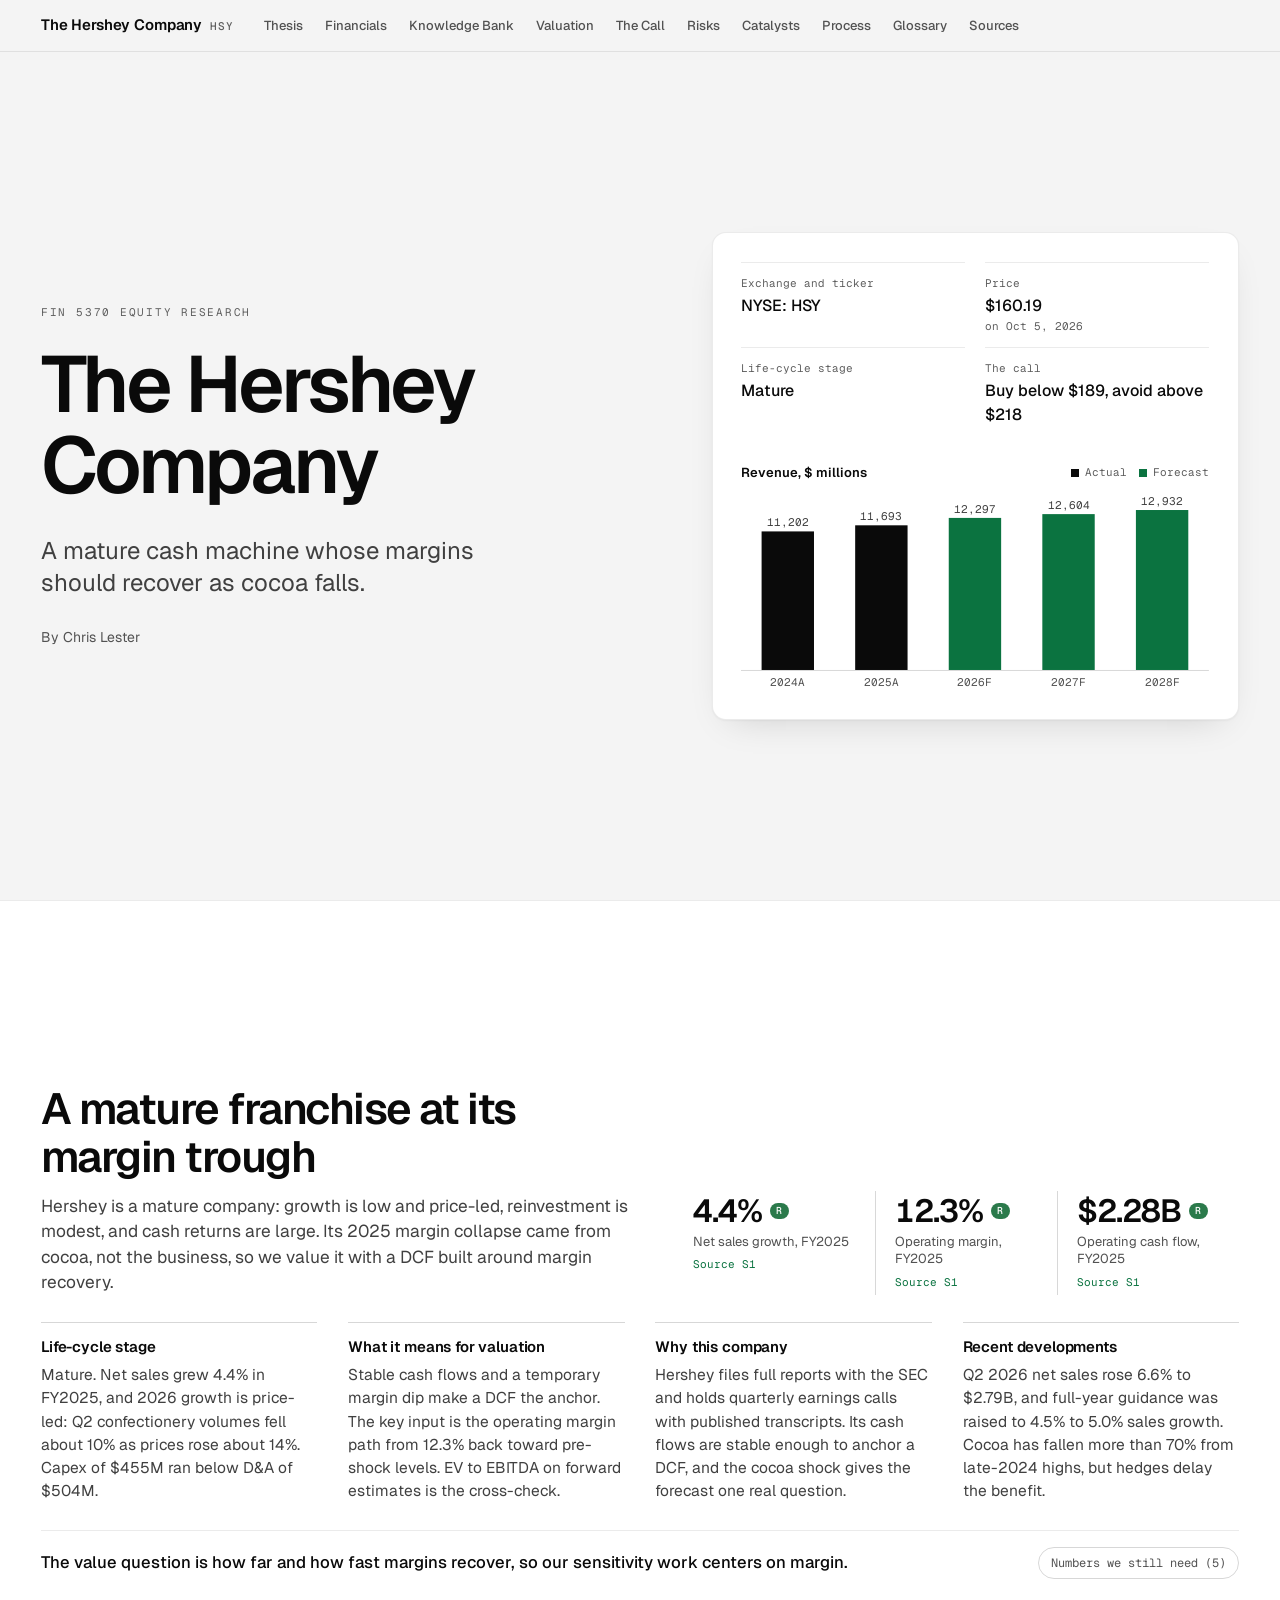
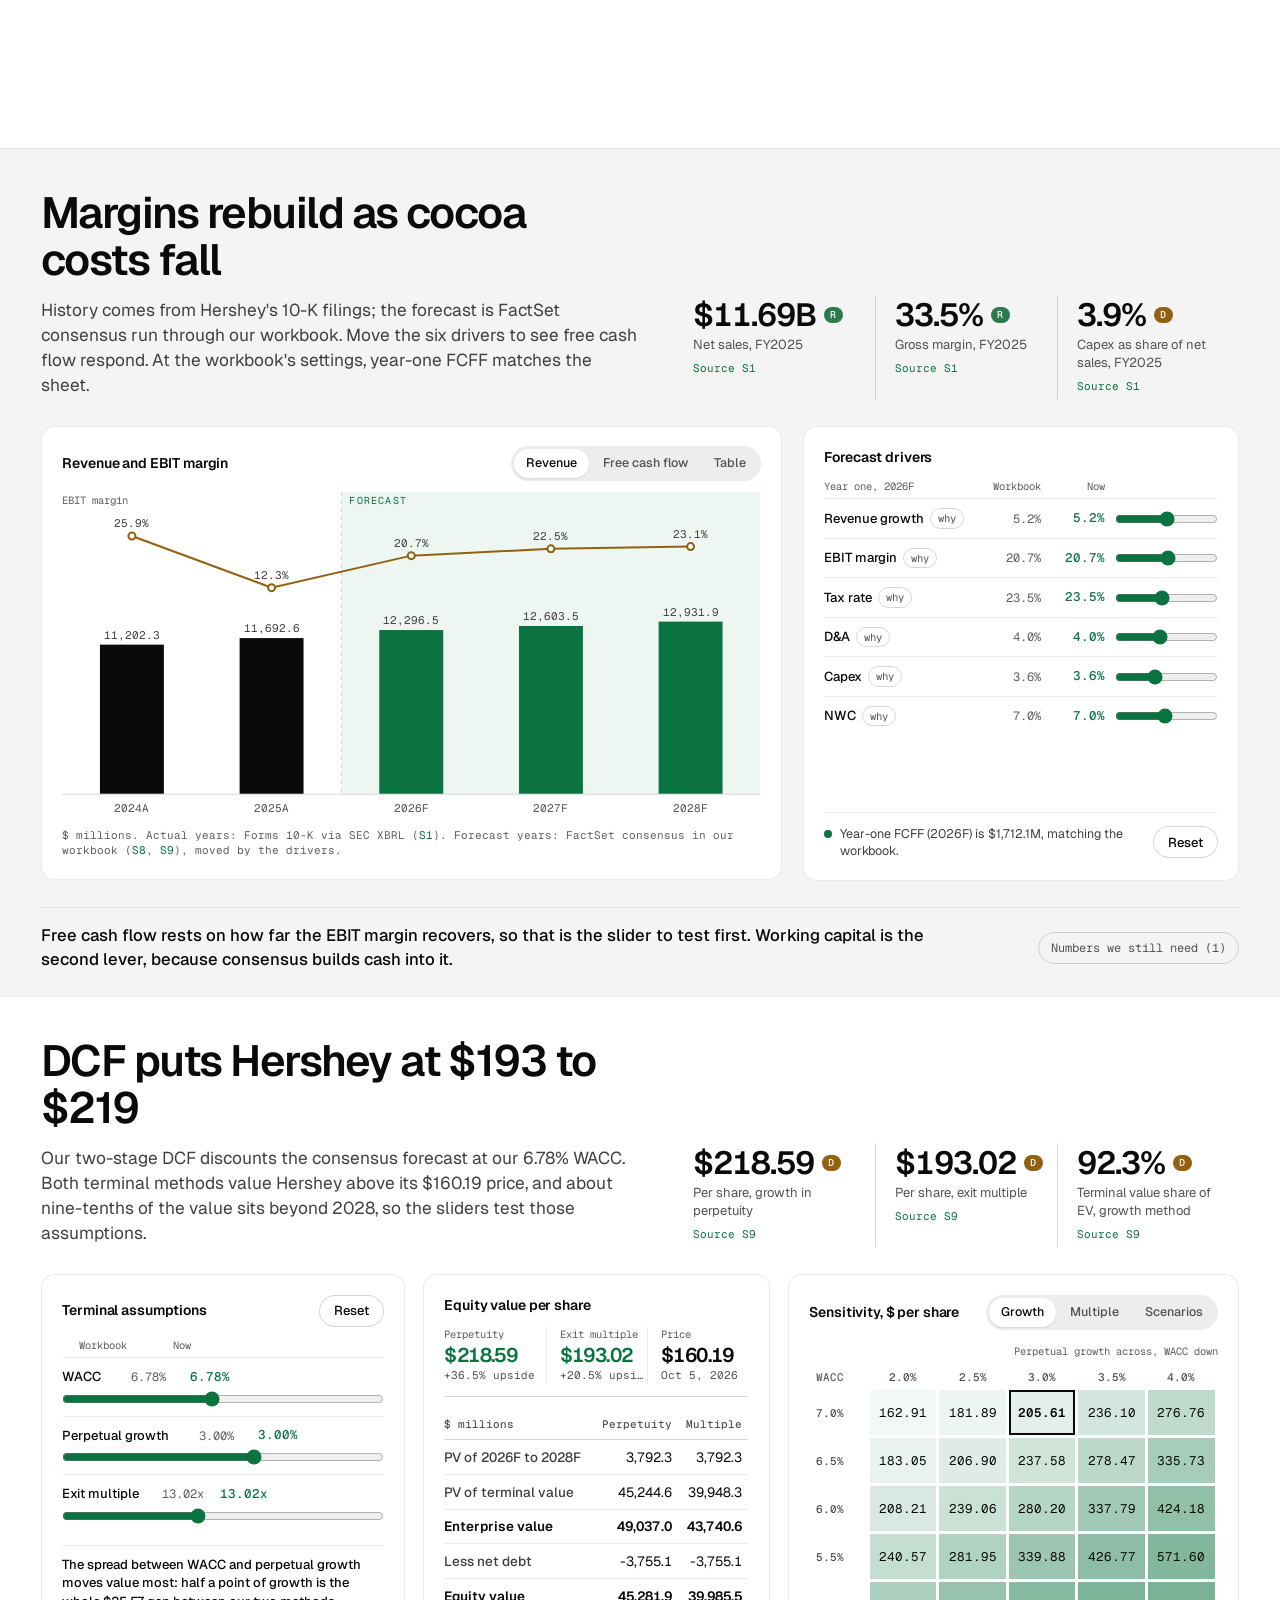
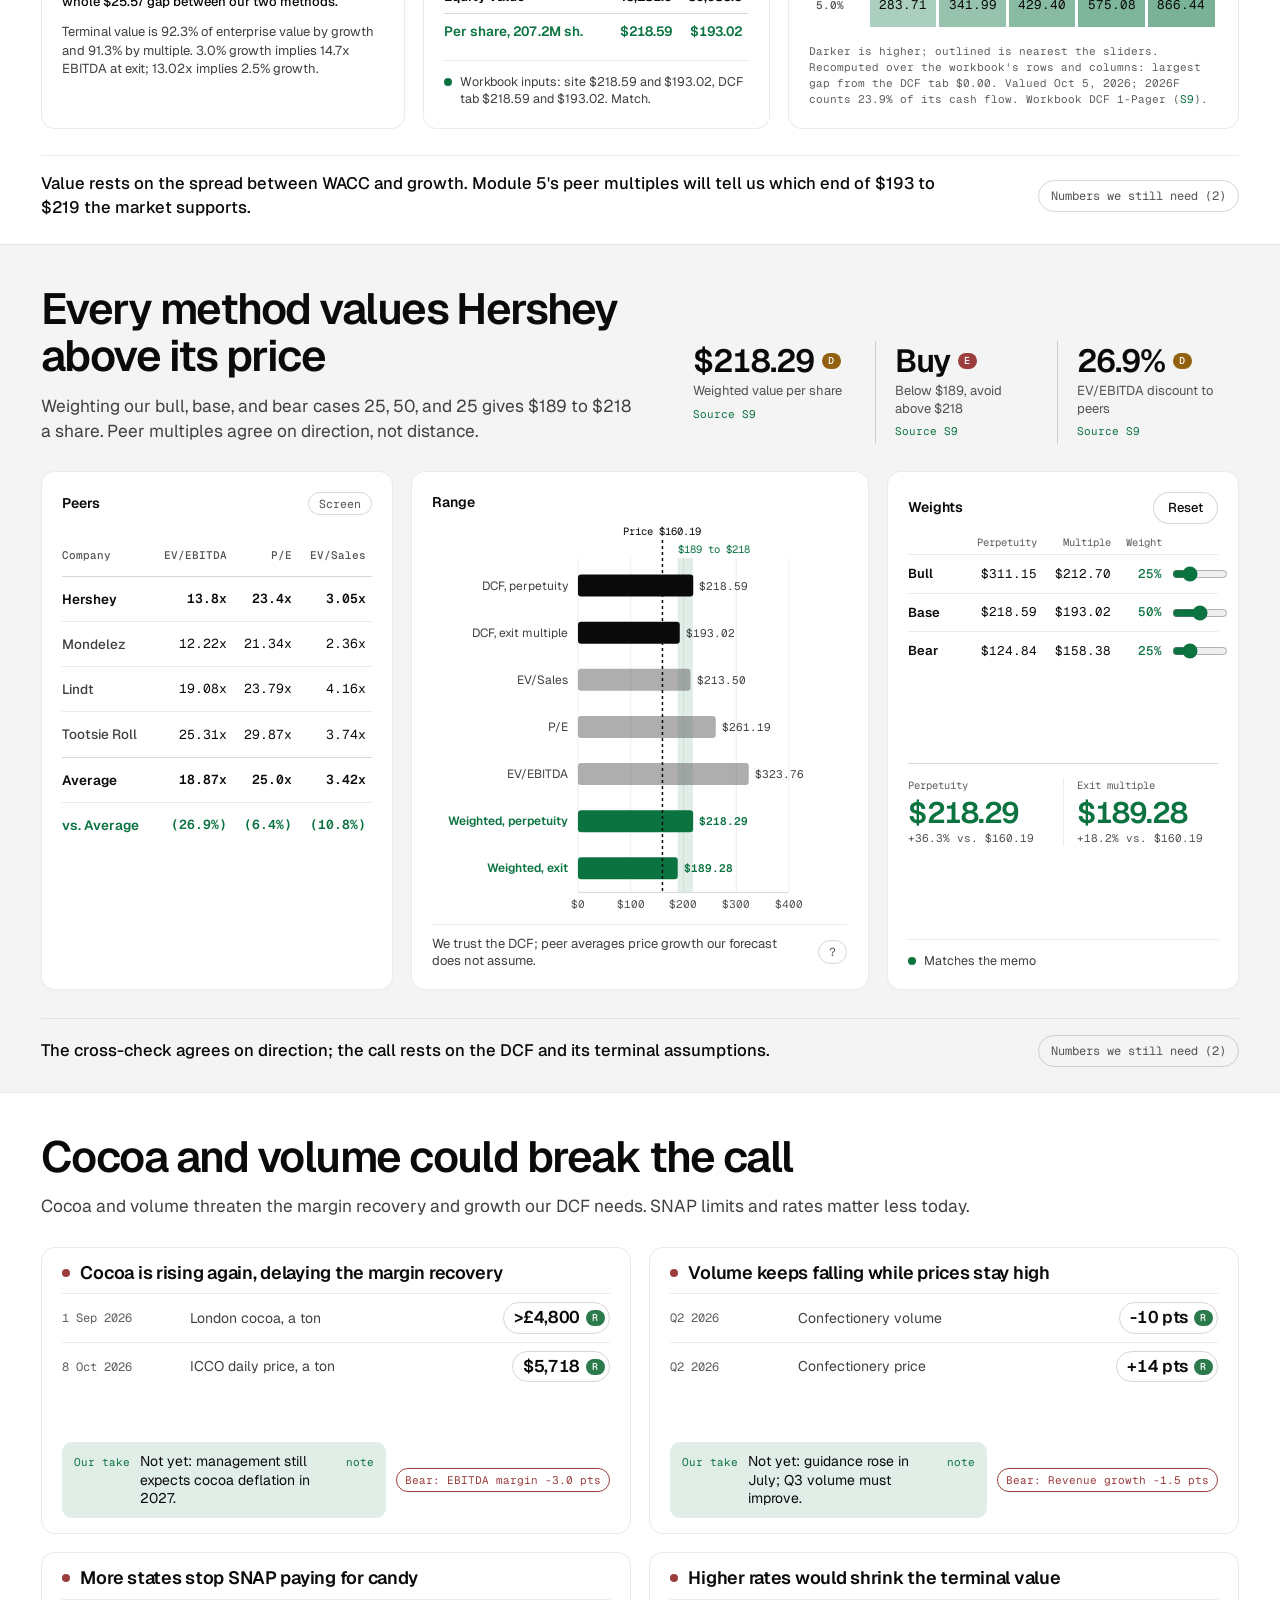
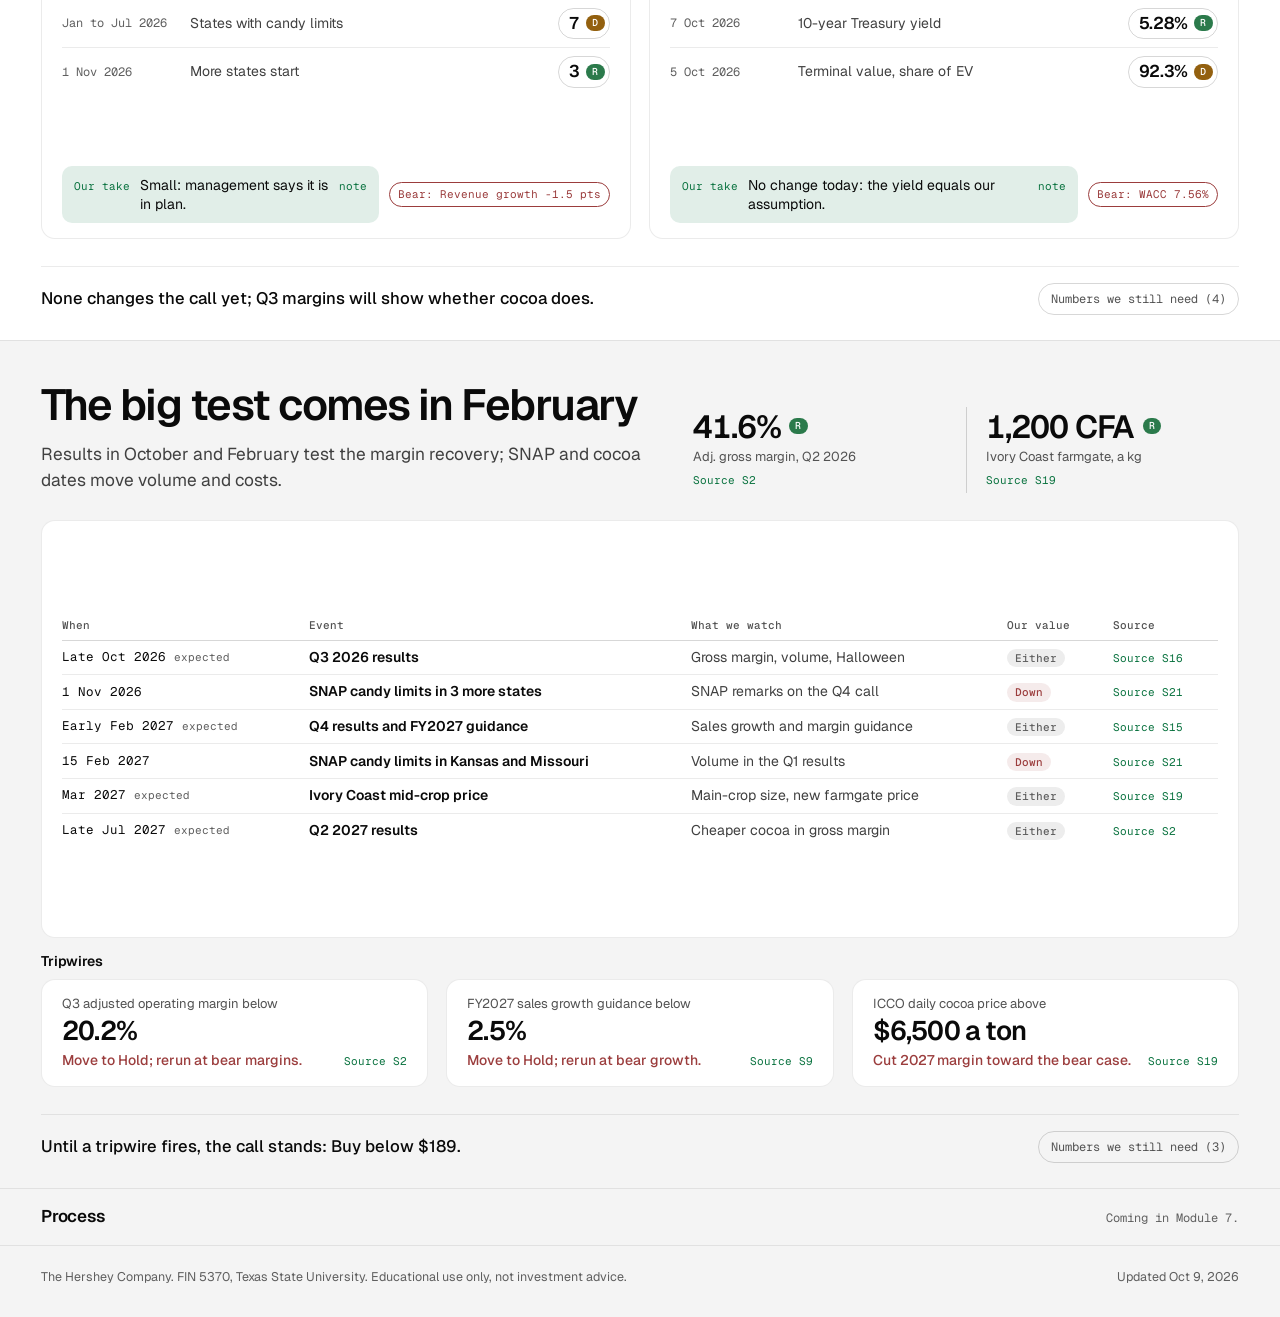
==== commit ecdb4d20: "No Module 8: Tearsheet removed from the site and nav; Glossary and Sources move to Module 7; Module " ====
--- a/site/index.html
+++ b/site/index.html
@@ -21,7 +21,6 @@
       <a href="#risks">Risks</a>
       <a href="#catalysts">Catalysts</a>
       <a href="#process">Process</a>
-      <a href="tearsheet.html">Tearsheet</a>
       <a href="glossary.html">Glossary</a>
       <a href="sources.html">Sources</a>
     </nav>
--- a/site/styles.css
+++ b/site/styles.css
@@ -206,7 +206,7 @@
 .check-dot { flex: none; width: 8px; height: 8px; margin-top: 5px; border-radius: 999px; background: var(--accent); }
 .check-dot.moved { background: var(--derived); }
 
-/* ---------- reading pages: Tearsheet, Glossary, Sources ---------- */
+/* ---------- reading pages: Glossary, Sources ---------- */
 .page { max-width: 72ch; margin: 0 auto; padding: clamp(40px, 9vh, 96px) var(--gutter); min-height: calc(var(--slide-h) - 80px); }
 .page .section-label { font-family: var(--mono); font-size: 11px; letter-spacing: 0.16em; text-transform: uppercase; color: var(--fg-mute); margin-bottom: 16px; }
 .page h1 { font-size: clamp(2rem, 4.4vw, 3rem); letter-spacing: -0.035em; margin-bottom: 18px; }
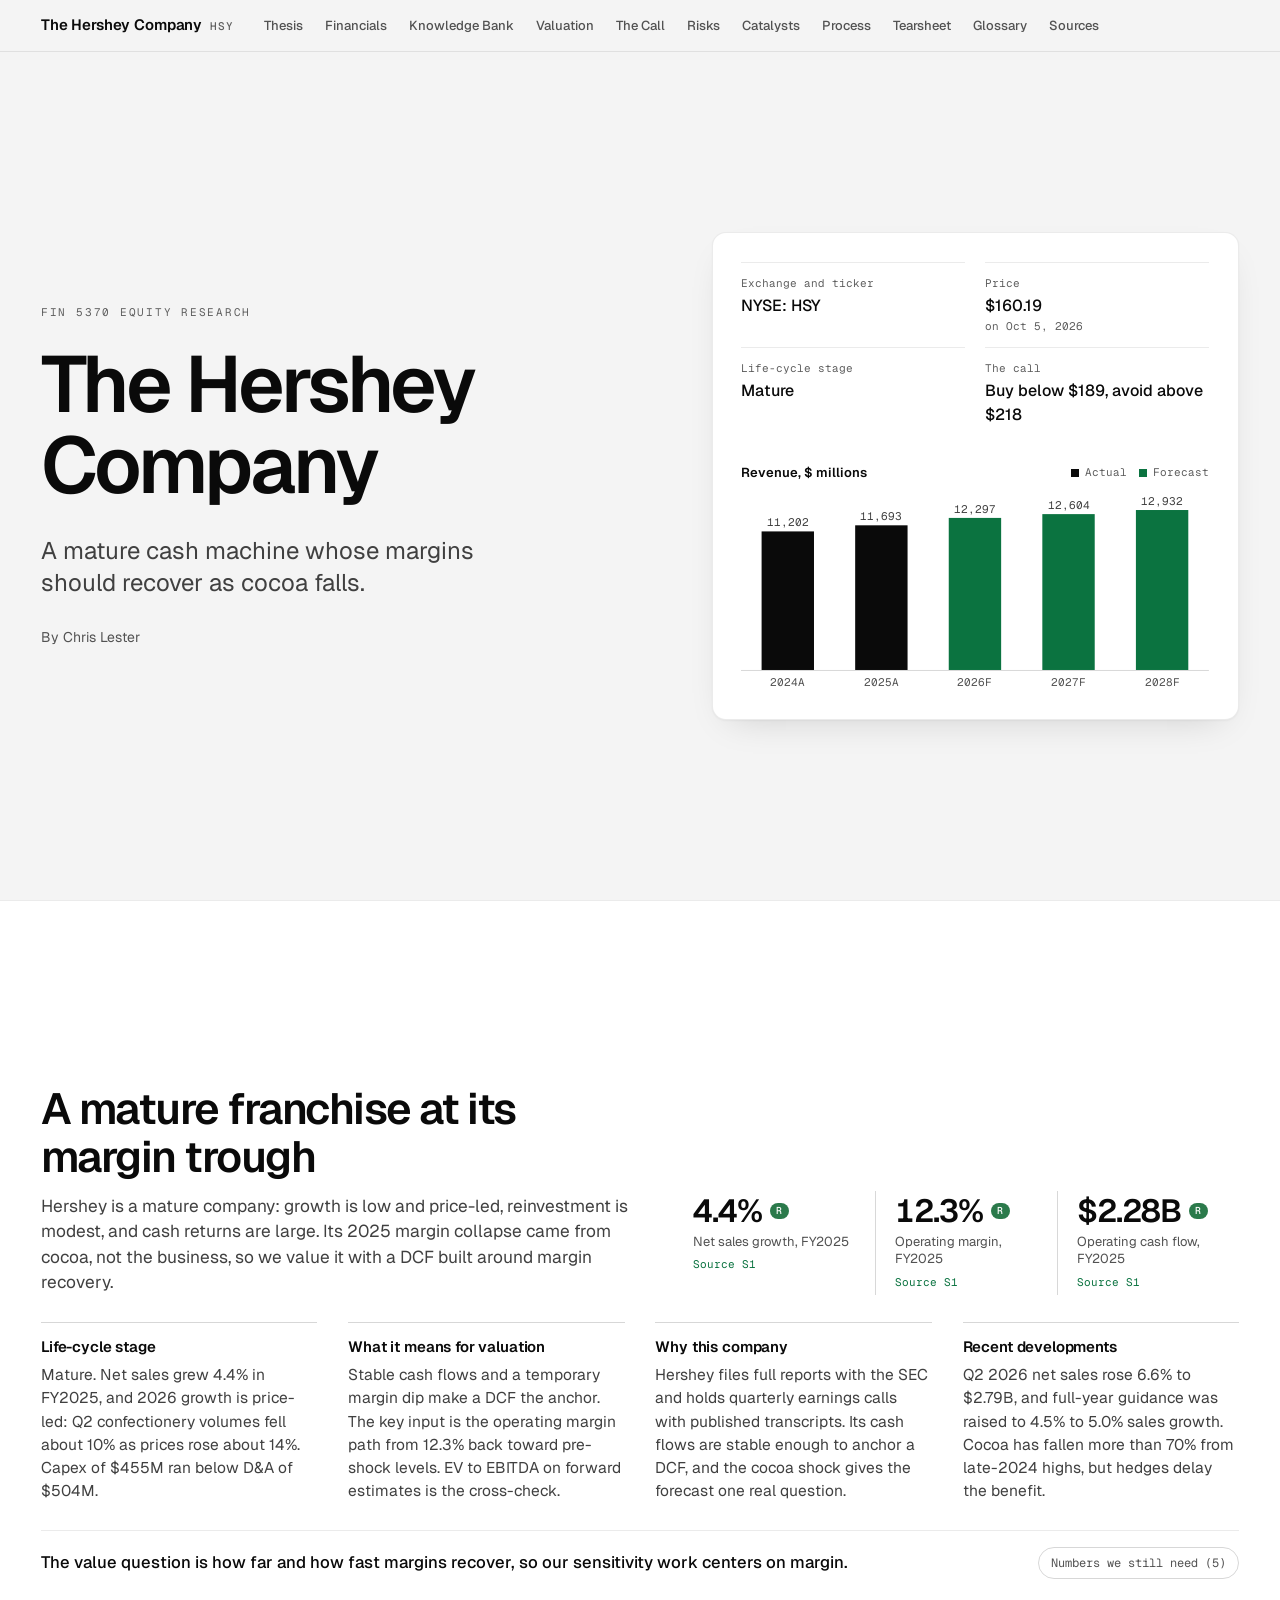
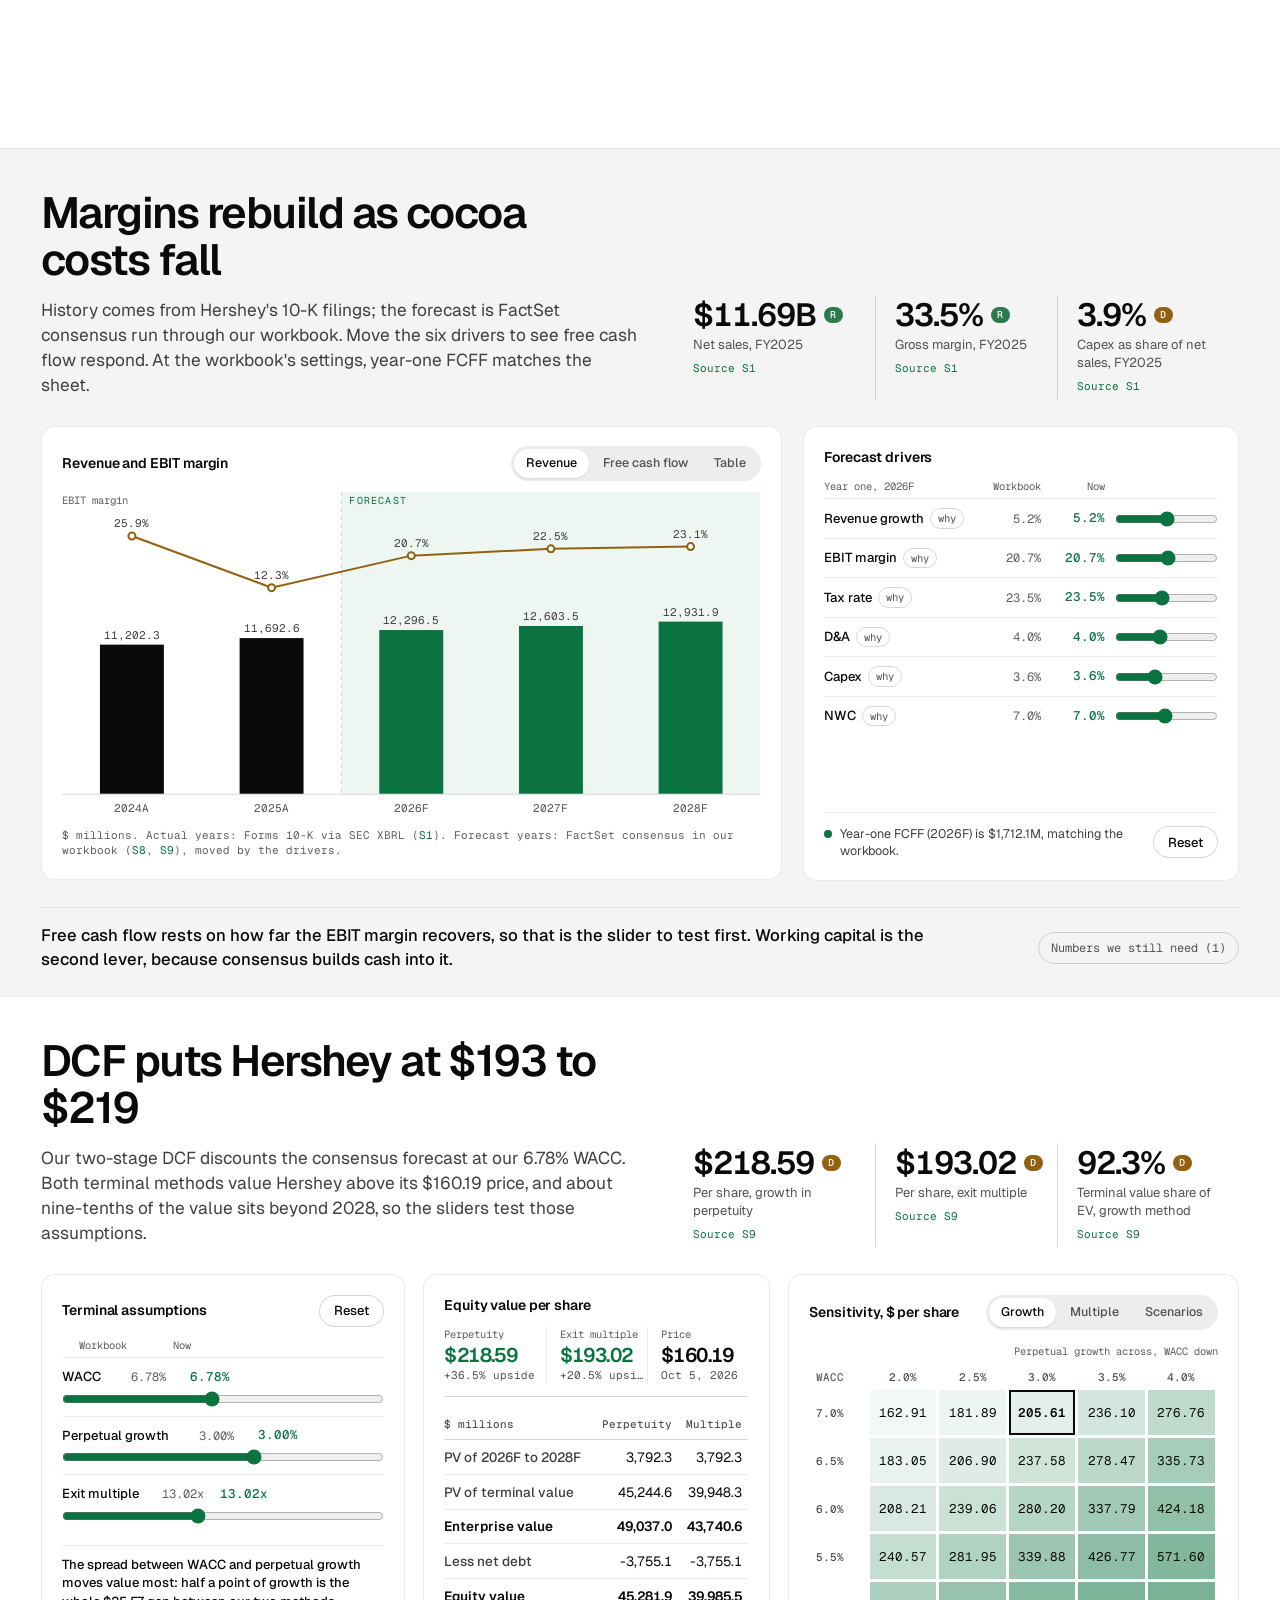
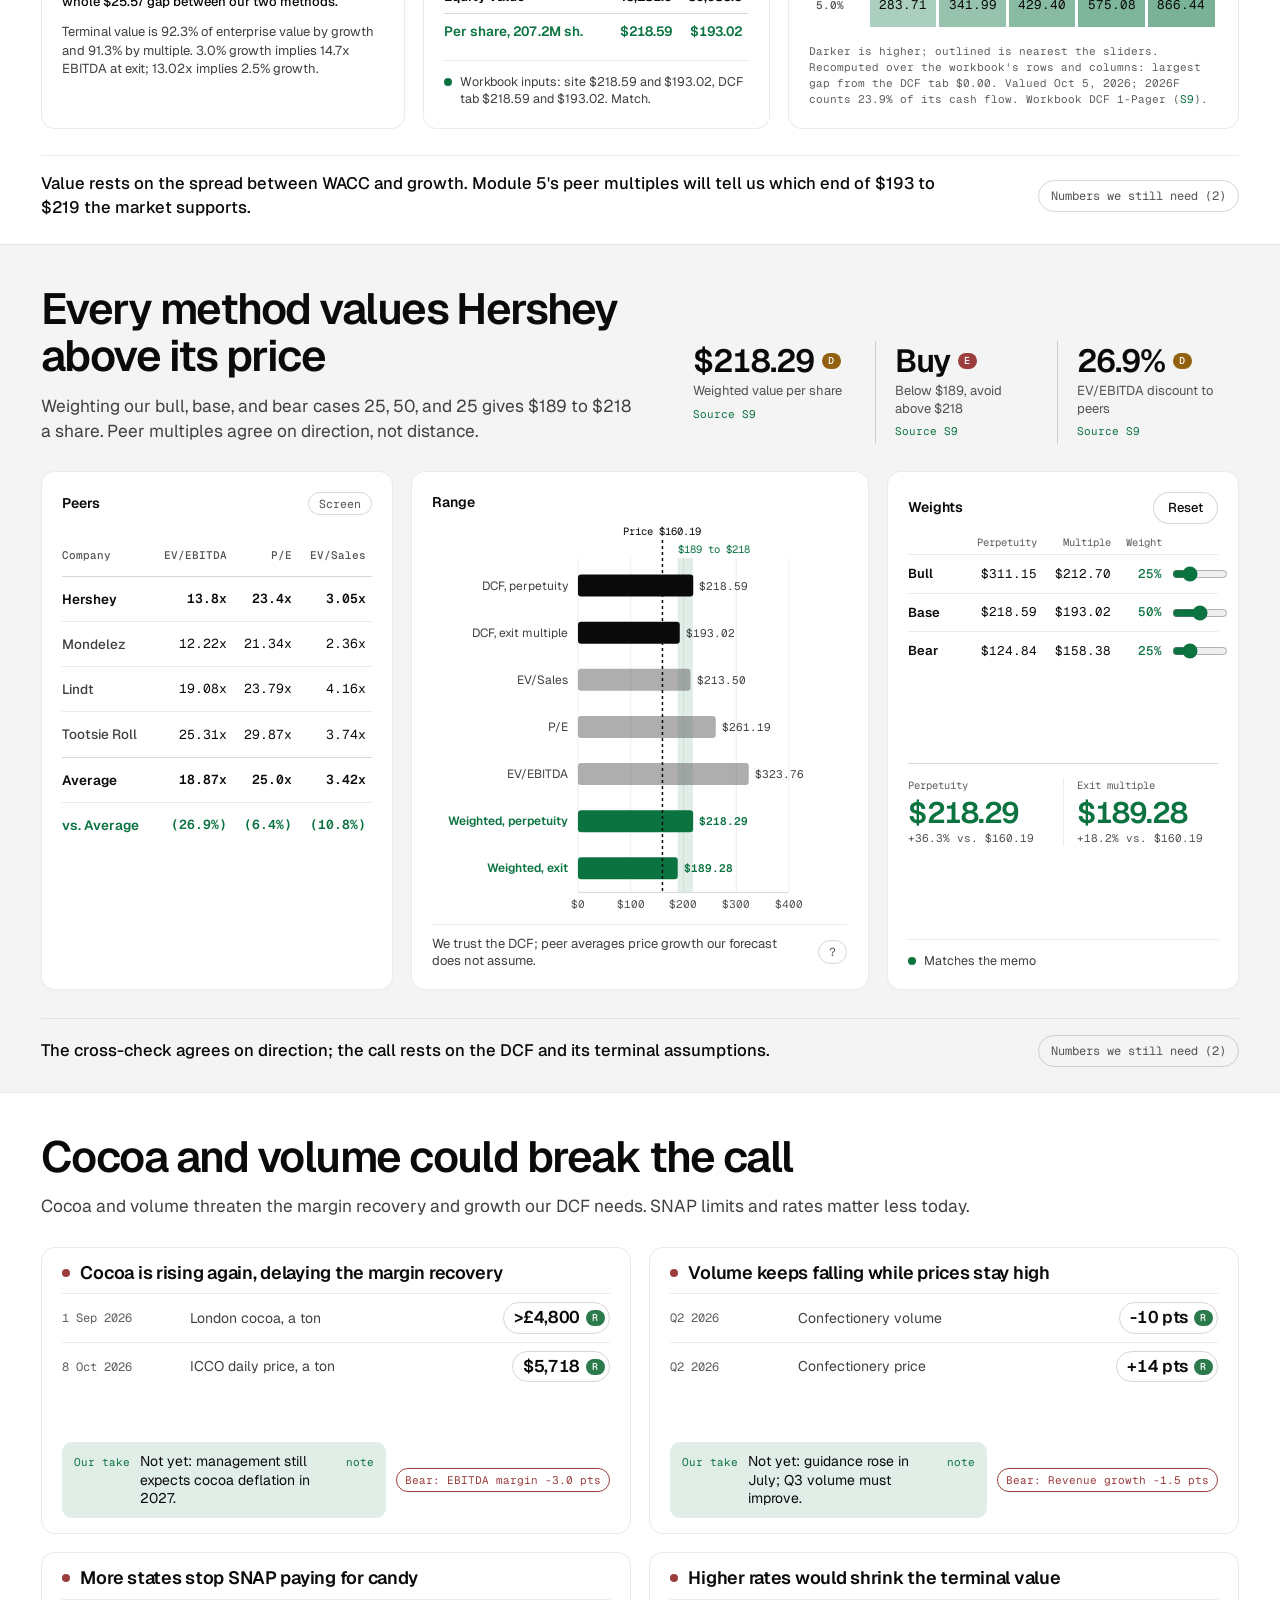
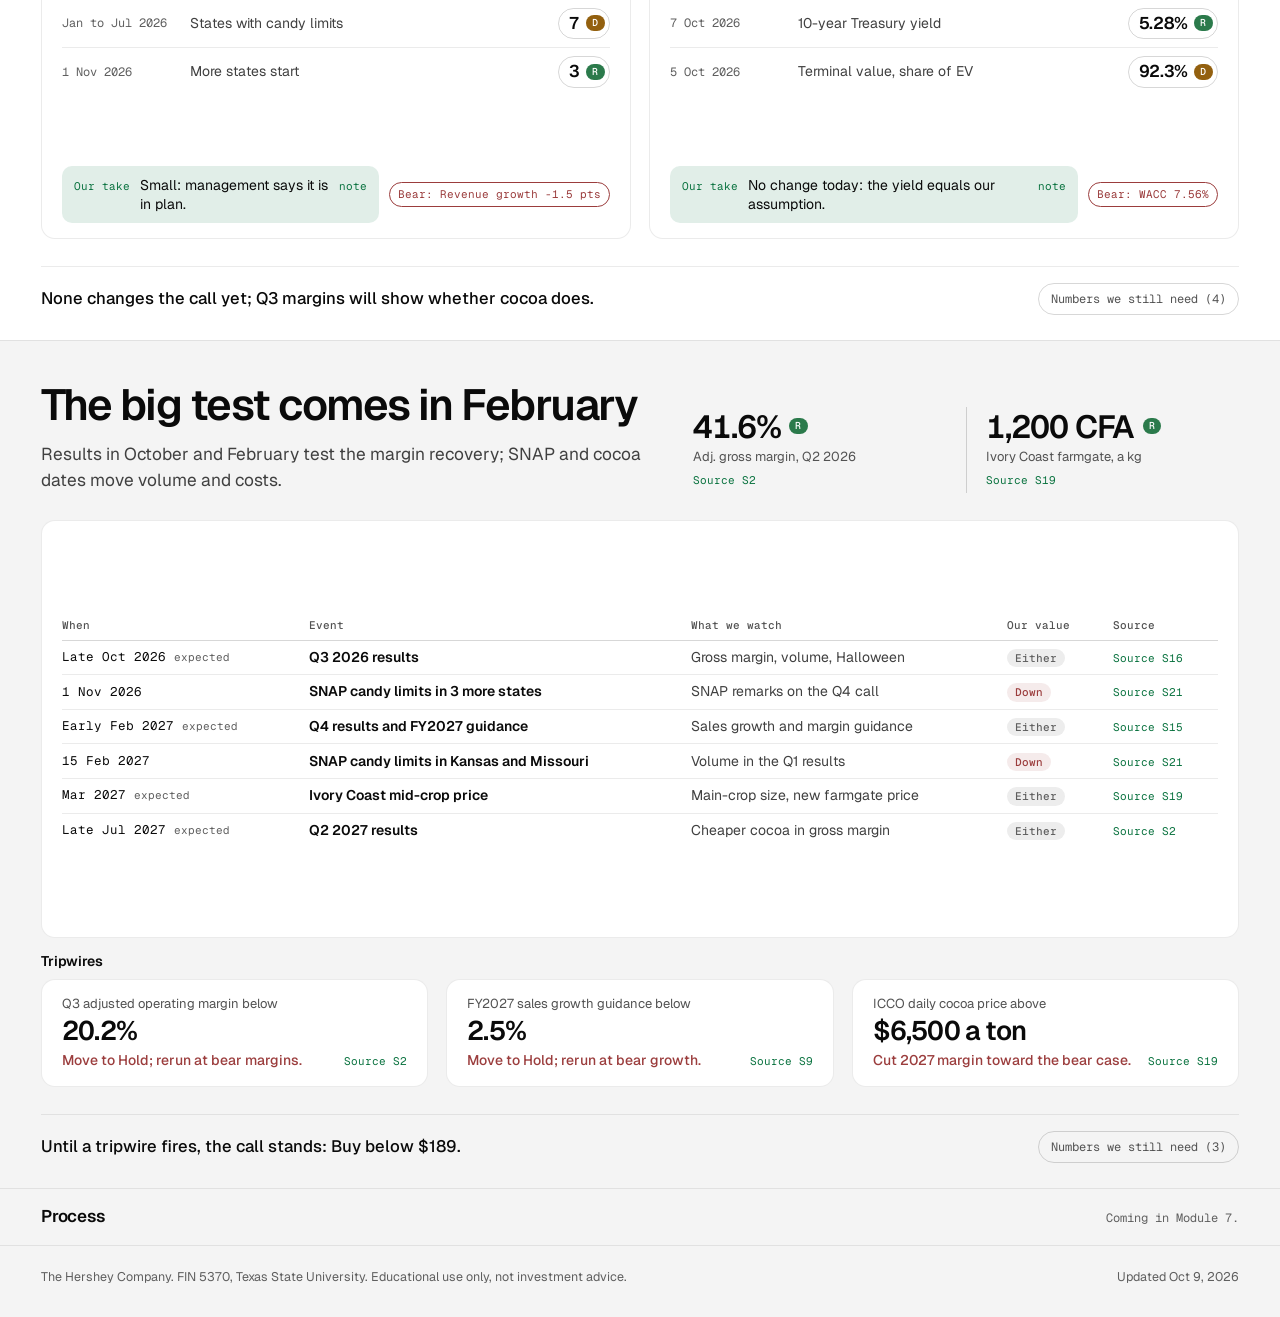
==== commit 4f0d214c: "Tearsheet back, built in Module 7 with Glossary and Sources: a one-screen, printable summary read fr" ====
--- a/site/index.html
+++ b/site/index.html
@@ -21,6 +21,7 @@
       <a href="#risks">Risks</a>
       <a href="#catalysts">Catalysts</a>
       <a href="#process">Process</a>
+      <a href="tearsheet.html">Tearsheet</a>
       <a href="glossary.html">Glossary</a>
       <a href="sources.html">Sources</a>
     </nav>
--- a/site/styles.css
+++ b/site/styles.css
@@ -206,7 +206,7 @@
 .check-dot { flex: none; width: 8px; height: 8px; margin-top: 5px; border-radius: 999px; background: var(--accent); }
 .check-dot.moved { background: var(--derived); }
 
-/* ---------- reading pages: Glossary, Sources ---------- */
+/* ---------- reading pages: Tearsheet, Glossary, Sources ---------- */
 .page { max-width: 72ch; margin: 0 auto; padding: clamp(40px, 9vh, 96px) var(--gutter); min-height: calc(var(--slide-h) - 80px); }
 .page .section-label { font-family: var(--mono); font-size: 11px; letter-spacing: 0.16em; text-transform: uppercase; color: var(--fg-mute); margin-bottom: 16px; }
 .page h1 { font-size: clamp(2rem, 4.4vw, 3rem); letter-spacing: -0.035em; margin-bottom: 18px; }
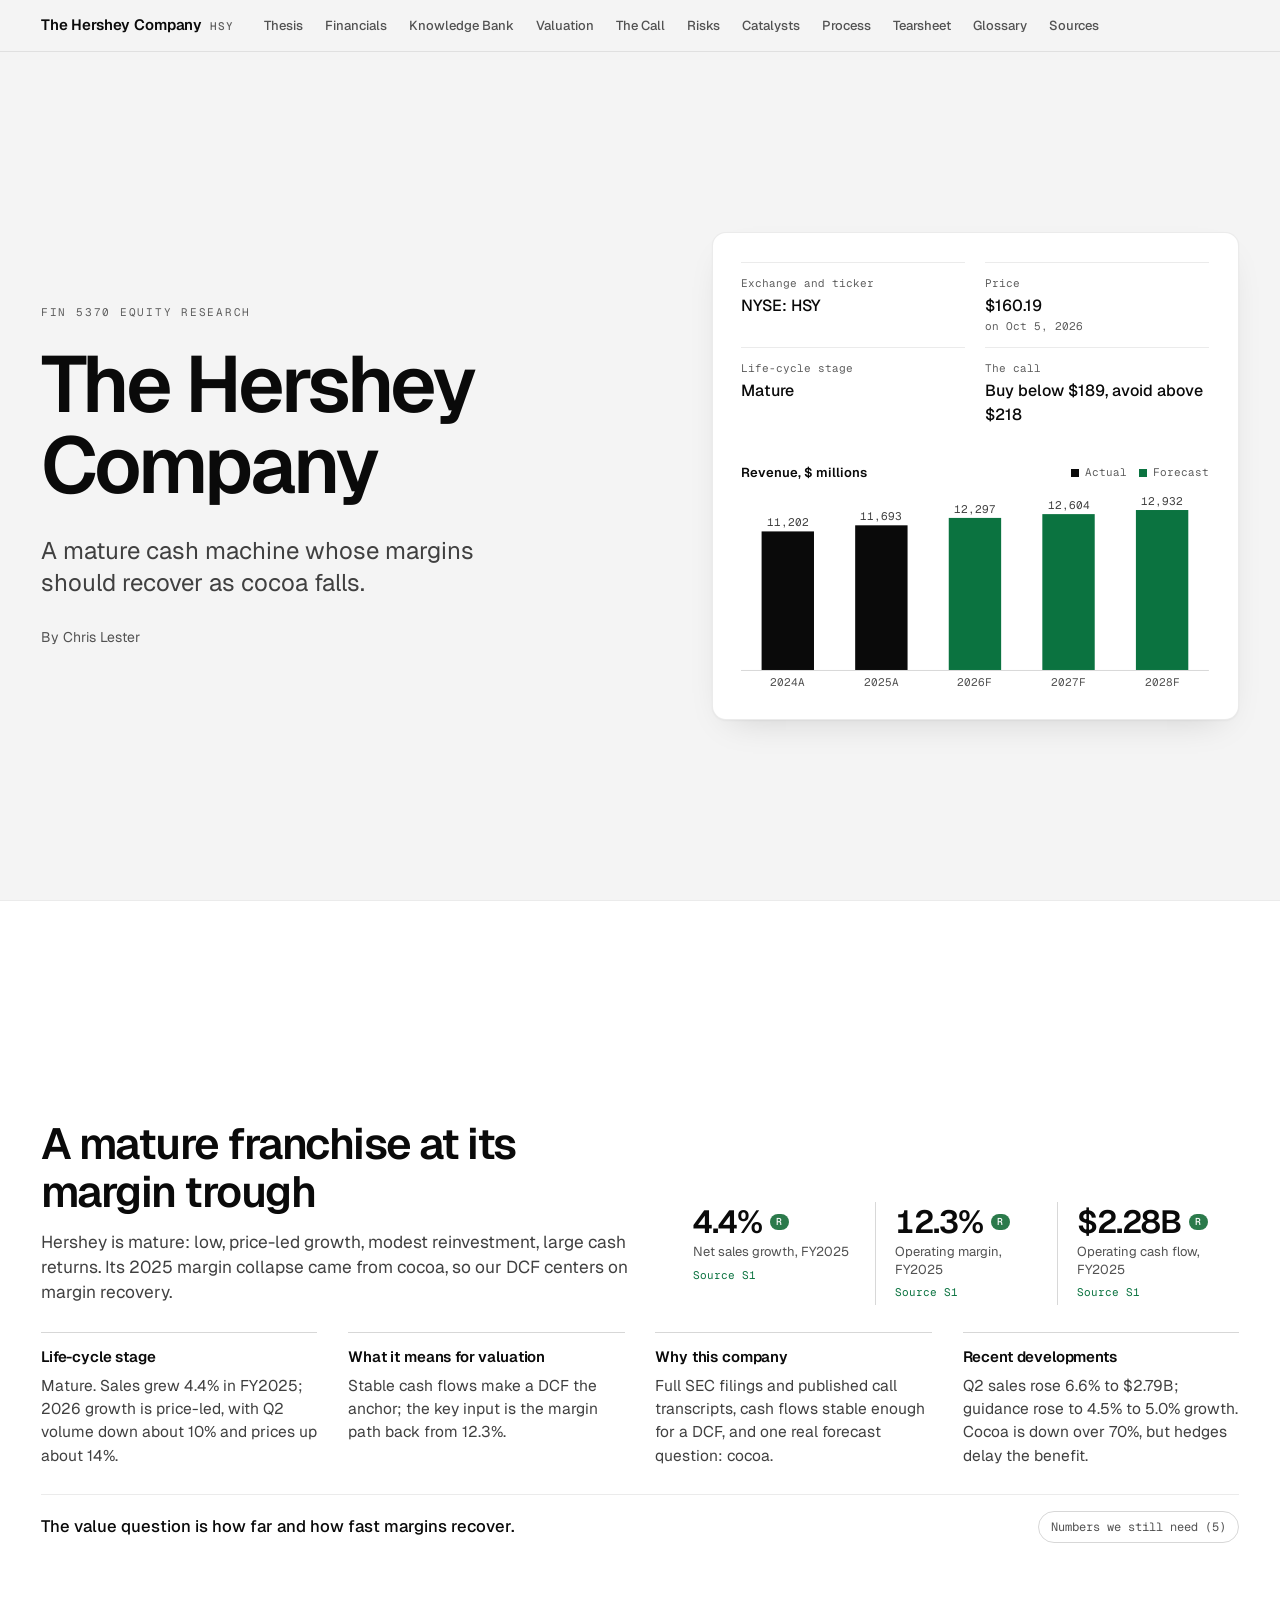
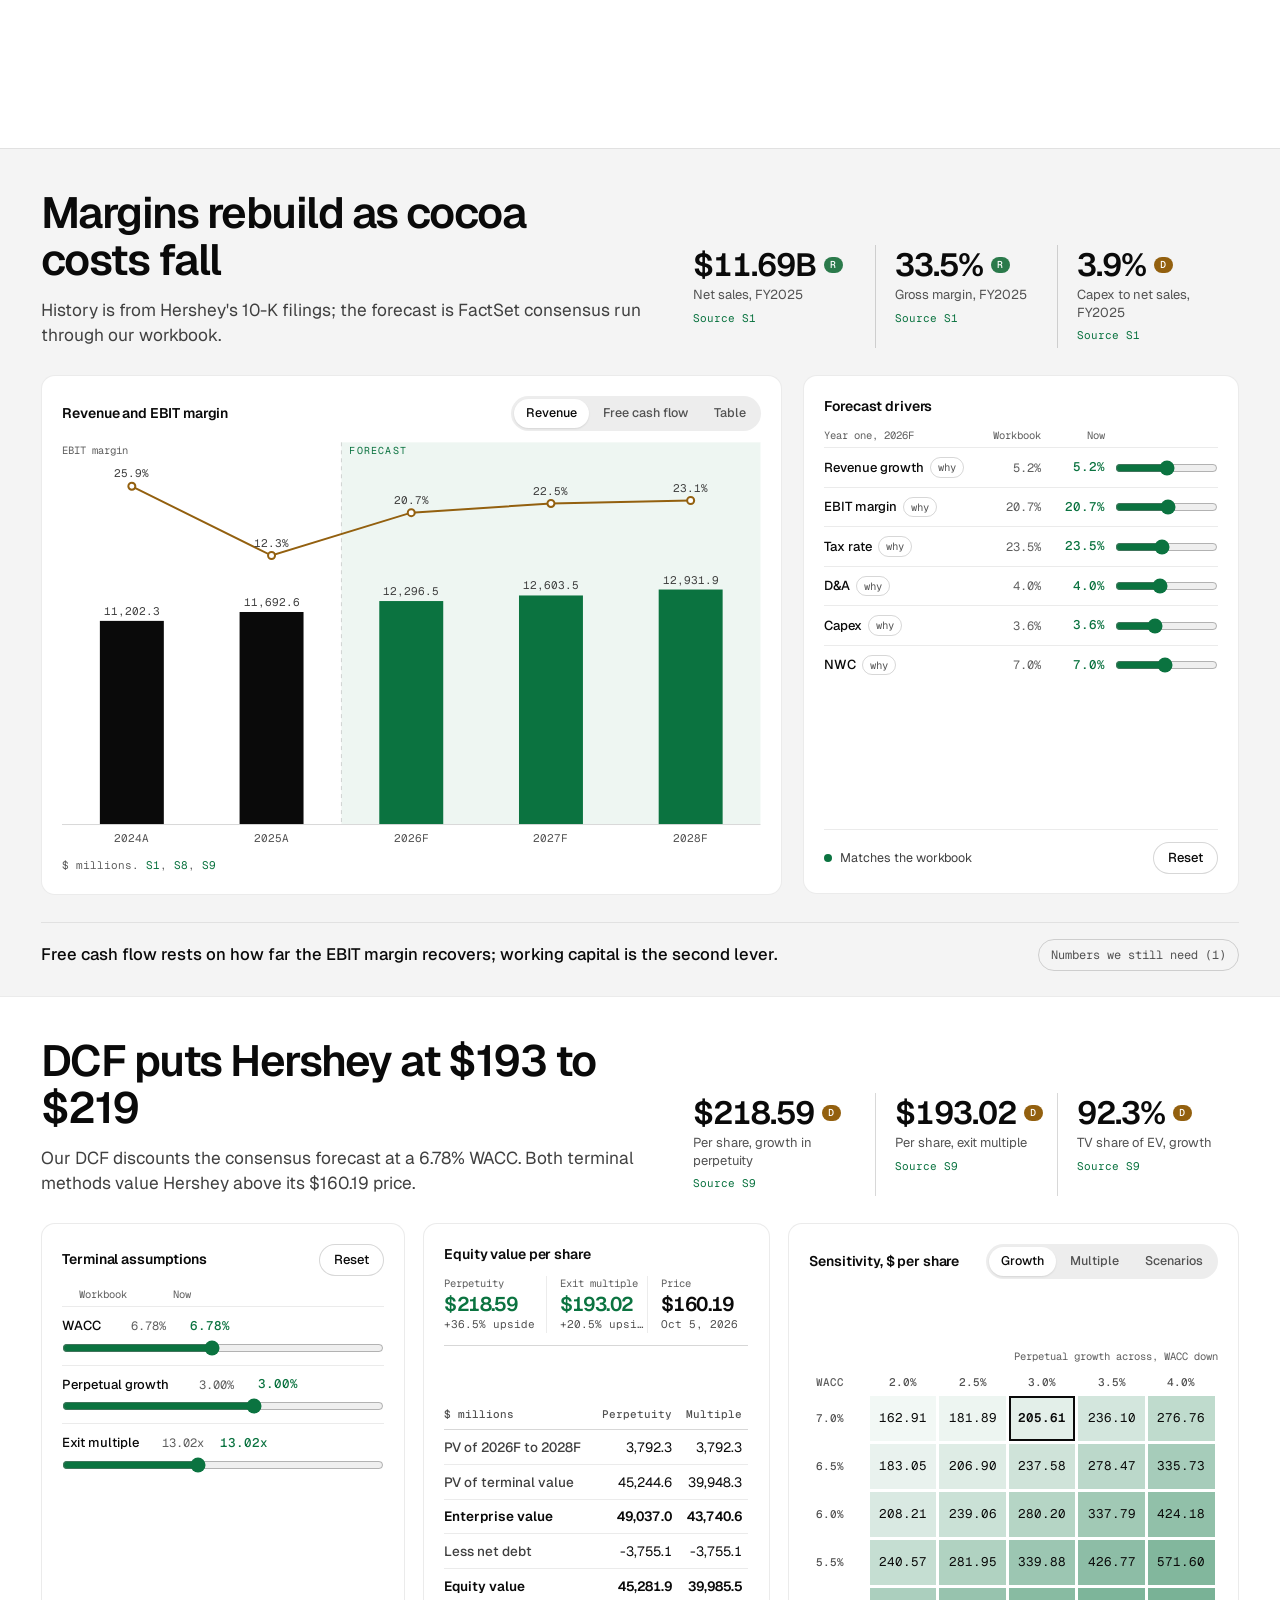
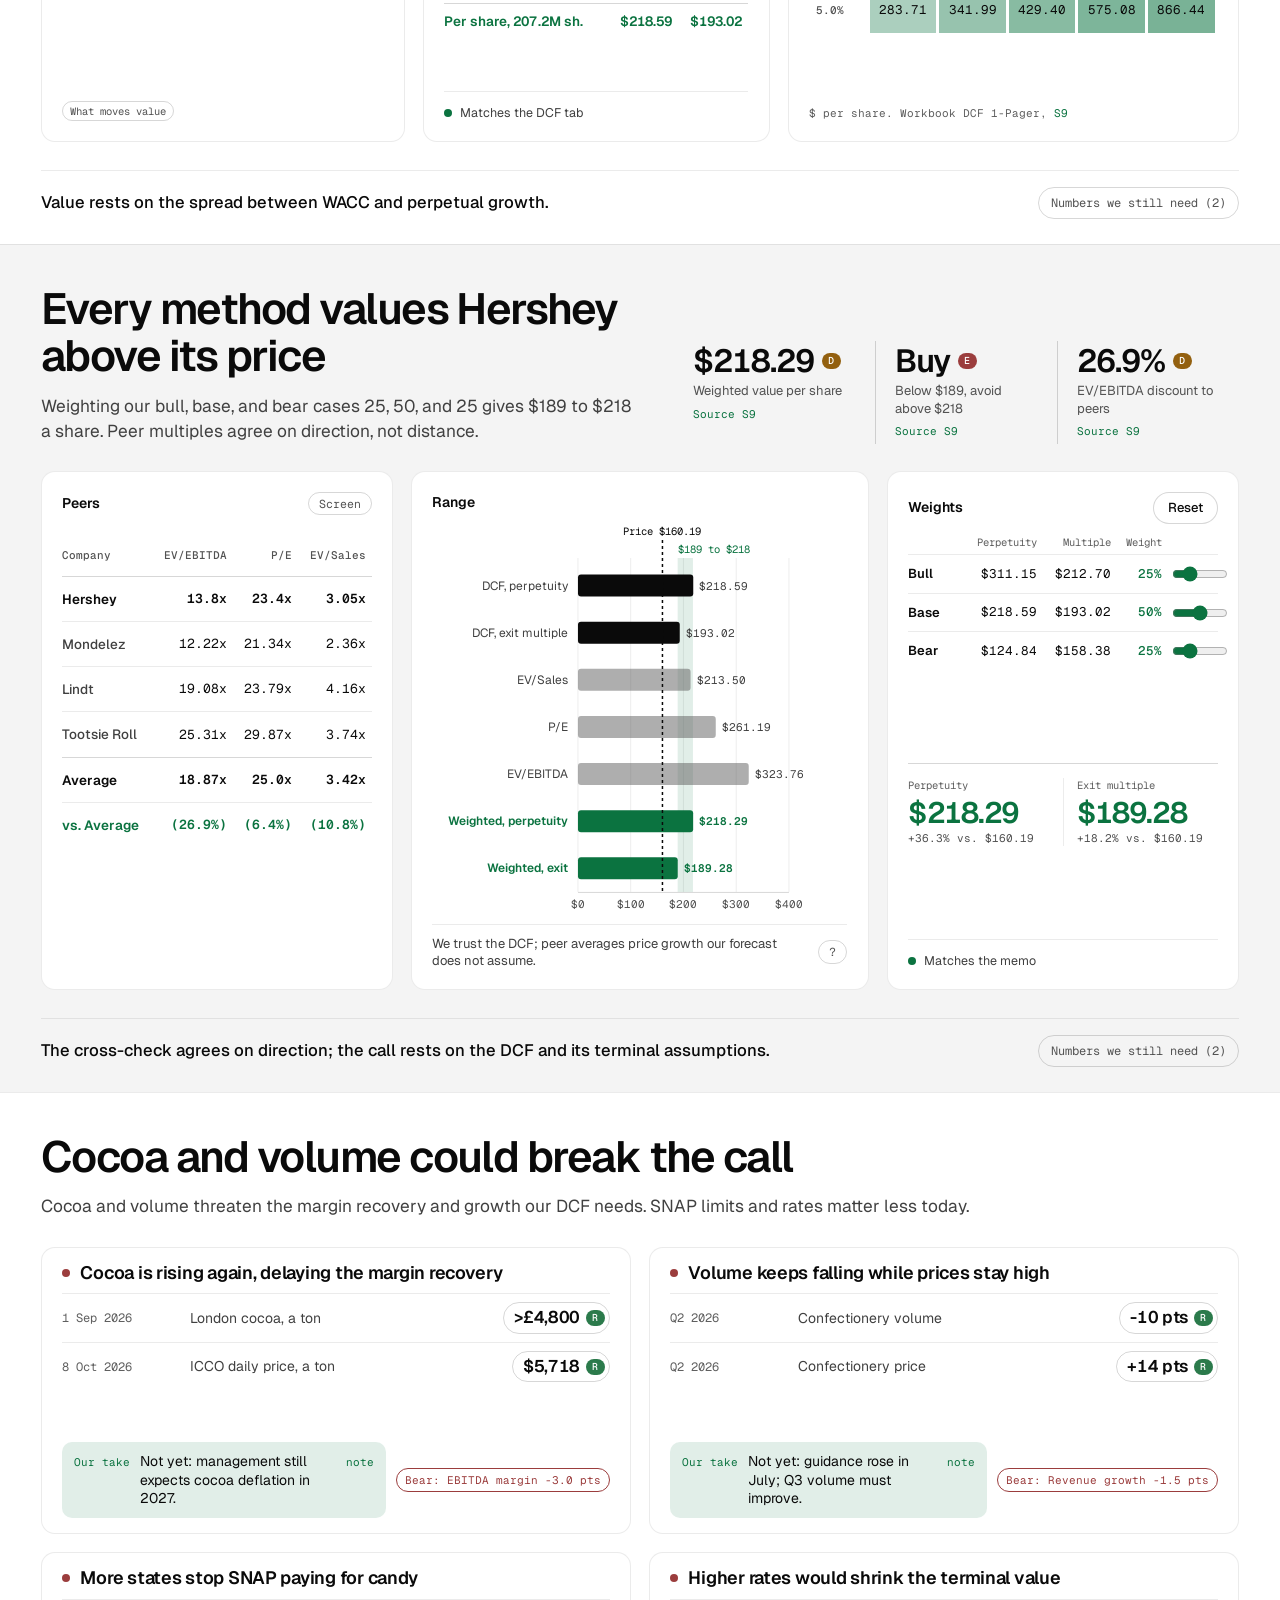
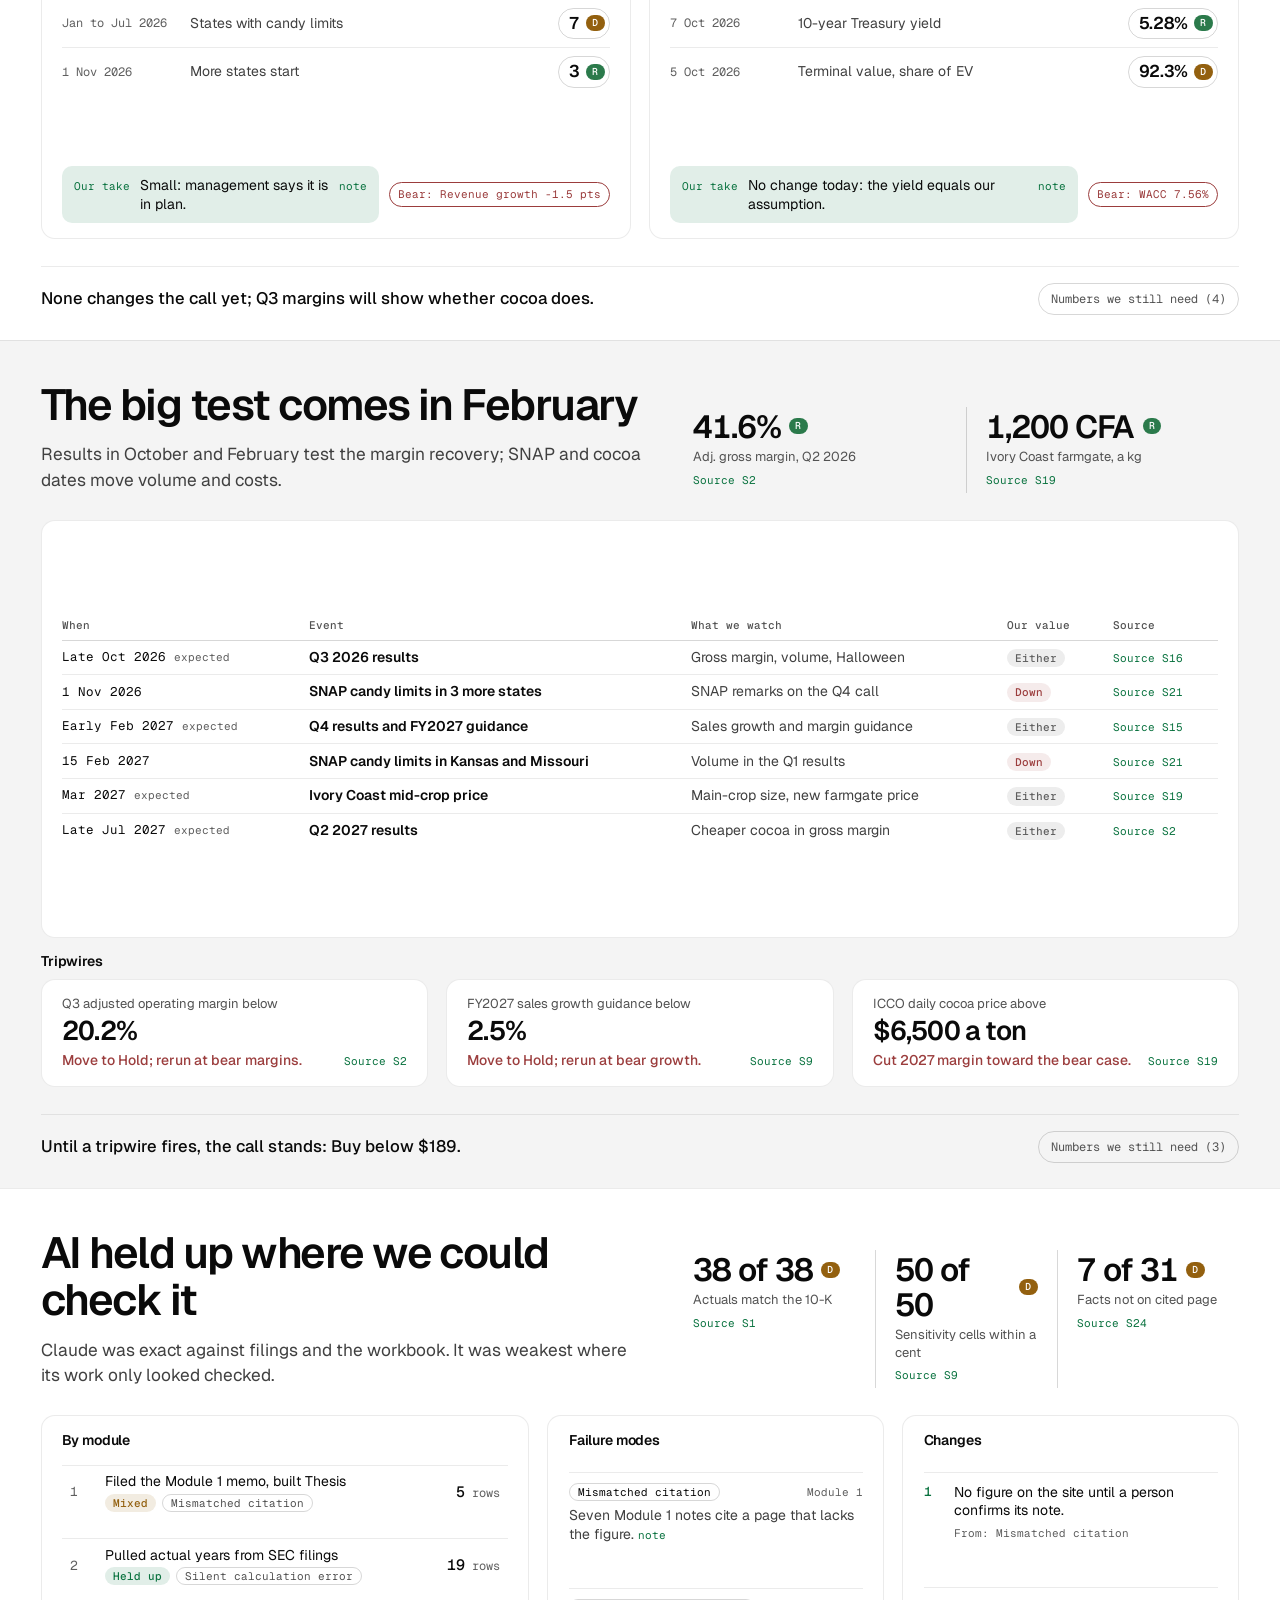
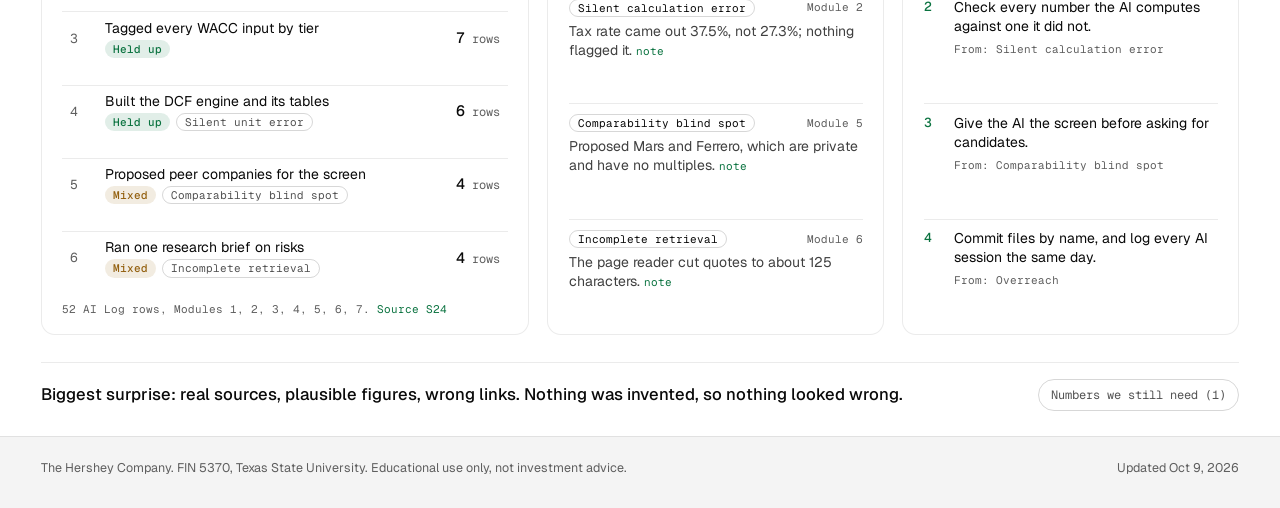
==== commit 4e64e67d: "Module 7: Milestone 6 memo filed (S24 to S26, 12 notes); Process section, Tearsheet, Glossary, and S" ====
--- a/site/index.html
+++ b/site/index.html
@@ -65,6 +65,7 @@
   </footer>
 
   <script src="data/financials.js"></script>
+  <script src="data/ailog.js"></script>
   <script src="content.js"></script>
   <!-- section scripts go here, one per module, before app.js -->
   <script src="financials.js"></script>
@@ -72,6 +73,7 @@
   <script src="valuation.js"></script>
   <script src="thecall.js"></script>
   <script src="risks.js"></script>
+  <script src="process.js"></script>
   <script src="app.js"></script>
 </body>
 </html>
--- a/site/styles.css
+++ b/site/styles.css
@@ -451,3 +451,161 @@
   .rk-date { grid-column: 1 / -1; }
   .rk-foot { flex-wrap: wrap; }
 }
+
+/* Process */
+.pr-body { flex: 1; min-height: 0; display: grid; grid-template-columns: minmax(0, 1.45fr) minmax(0, 1fr) minmax(0, 1fr); gap: clamp(12px, 1.4vw, 22px); }
+.pr-card { position: relative; min-height: 0; display: flex; flex-direction: column; padding: clamp(10px, 1.8vh, 20px) clamp(14px, 1.6vw, 22px); }
+.pr-title { font-size: 14px; font-weight: 600; letter-spacing: -0.01em; margin-bottom: clamp(4px, 0.8vh, 8px); }
+.pr-mods, .pr-fails, .pr-recs { list-style: none; margin: 0; padding: 0; flex: 1; min-height: 0; display: flex; flex-direction: column; justify-content: space-around; }
+.pr-mods > li, .pr-fails > li, .pr-recs > li { position: relative; border-top: 1px solid var(--line); }
+.pr-row { width: 100%; display: grid; grid-template-columns: 1.4rem minmax(0, 1fr) auto; align-items: center; column-gap: 12px;
+  padding: clamp(2px, 0.7vh, 8px) 8px; margin: 0; font: inherit; color: inherit; text-align: left; background: none; border: 0;
+  border-radius: calc(var(--radius) - 4px); cursor: pointer; transition: background-color 0.15s, transform 0.1s; }
+.pr-row:hover { background: var(--bg-deep); }
+.pr-row[aria-expanded="true"] { background: var(--accent-soft); }
+.pr-row:active { transform: scale(0.99); }
+.pr-num { font-family: var(--mono); font-size: 13px; color: var(--fg-mute); }
+.pr-main { min-width: 0; display: flex; flex-direction: column; gap: 3px; }
+.pr-task { font-size: 14px; line-height: 1.3; color: var(--ink); overflow: hidden; text-overflow: ellipsis; white-space: nowrap; }
+.pr-chips { display: flex; flex-wrap: wrap; gap: 6px; }
+.pr-verdict, .pr-fail { display: inline-block; font-family: var(--mono); font-size: 11px; font-weight: 500; line-height: 1.3; padding: 2px 8px;
+  border-radius: 999px; white-space: nowrap; }
+.pr-v-held { color: var(--accent); background: var(--accent-soft); }
+.pr-v-mixed { color: var(--derived); background: rgba(147, 96, 15, 0.12); }
+.pr-v-misled { color: var(--estimate); background: rgba(155, 61, 61, 0.1); }
+.pr-fail { font-weight: 400; color: var(--fg-dim); border: 1px solid var(--line-strong); padding: 1px 8px; }
+.pr-count { font-family: var(--mono); font-size: 12px; color: var(--fg-mute); white-space: nowrap; }
+.pr-count b { font-size: 15px; font-weight: 500; color: var(--ink); }
+.pr-tip { display: none; left: 2.6rem; right: 8px; bottom: calc(100% - 2px); min-width: 0; font-family: var(--sans); font-size: 13px; line-height: 1.4; }
+.pr-mods > li:hover .pr-tip, .pr-mods > li:focus-within .pr-tip { display: block; }
+.pr-mods > li:has(.pr-row[aria-expanded="true"]) .pr-tip { display: none; }
+.pr-cap { margin-top: clamp(4px, 0.8vh, 8px); font-family: var(--mono); font-size: 11px; color: var(--fg-mute); }
+.pr-cap a { color: var(--accent); text-decoration: none; }
+.pr-cap a:hover { text-decoration: underline; }
+.pr-pop { top: clamp(36px, 5vh, 46px); bottom: 10px; left: 10px; right: 10px; }
+.pr-pop-head { display: flex; align-items: baseline; justify-content: space-between; gap: 12px; flex-wrap: wrap; }
+.pr-pop-head h4 { margin: 0; }
+.pr-pop-sum { font-family: var(--mono); font-size: 11px; color: var(--fg-mute); }
+.pop .pr-pop-ver { margin: 4px 0 8px; color: var(--fg-dim); }
+.pr-log { margin: 0 0 8px; padding-left: 20px; }
+.pop .pr-log li { display: grid; grid-template-columns: minmax(0, 1fr) auto; gap: 12px; align-items: baseline; margin: 0; padding: 5px 0;
+  border-top: 1px solid var(--line); }
+.pr-log-v { font-family: var(--mono); font-size: 11px; max-width: 13rem; text-align: right; }
+.pr-k-helped { color: var(--accent); } .pr-k-misled { color: var(--estimate); } .pr-k-didNotHelp { color: var(--derived); } .pr-k-other { color: var(--fg-mute); }
+.pr-fails > li, .pr-recs > li { padding: clamp(5px, 1.1vh, 10px) 0; }
+.pr-fail-top { display: flex; align-items: center; justify-content: space-between; gap: 8px; }
+.pr-fails .pr-fail { color: var(--ink); }
+.pr-mod { font-family: var(--mono); font-size: 11px; color: var(--fg-mute); white-space: nowrap; }
+.pr-ex { margin-top: 5px; font-size: 14px; line-height: 1.35; color: var(--ink-2); }
+.pr-note { font-family: var(--mono); font-size: 11px; color: var(--accent); text-decoration: none; }
+.pr-note:hover { text-decoration: underline; }
+.pr-recs > li { display: grid; grid-template-columns: 1.4rem minmax(0, 1fr); column-gap: 8px; }
+.pr-rec-n { font-family: var(--mono); font-size: 13px; font-weight: 500; color: var(--accent); line-height: 1.35; }
+.pr-rec { font-size: 14px; line-height: 1.35; color: var(--ink); }
+.pr-from { display: inline-block; margin-top: 4px; font-family: var(--mono); font-size: 11px; color: var(--fg-mute); }
+@media (max-width: 899px), (max-height: 599px) {
+  .pr-body { grid-template-columns: minmax(0, 1fr); }
+  .pr-card { min-height: 0; }
+  .pr-mods, .pr-fails, .pr-recs { flex: none; }
+  .pr-task { white-space: normal; }
+  .pr-tip { display: none !important; }
+  .pr-pop { position: fixed; top: auto; bottom: 12px; left: 12px; right: 12px; max-height: 70vh; }
+}
+
+/* Tearsheet, Glossary, and Sources */
+.page-wide { max-width: 1120px; }
+/* Tearsheet: one screen */
+.ts { height: var(--slide-h); max-width: 1440px; margin: 0 auto; padding: clamp(16px, 3.4vh, 40px) var(--gutter) clamp(12px, 2.4vh, 24px);
+  display: flex; flex-direction: column; gap: clamp(12px, 2.6vh, 28px); }
+.ts-top { display: grid; grid-template-columns: minmax(0, 1.4fr) minmax(0, 1fr); gap: clamp(20px, 4vw, 64px); align-items: end; }
+.ts-label { font-family: var(--mono); font-size: 11px; letter-spacing: 0.16em; text-transform: uppercase; color: var(--fg-mute); margin-bottom: 8px; }
+.ts-id h1 { font-size: clamp(1.8rem, min(3.6vw, 6vh), 3.2rem); letter-spacing: -0.035em; }
+.ts-tick { font-family: var(--mono); font-size: 0.38em; font-weight: 500; letter-spacing: 0.06em; color: var(--fg-mute); vertical-align: middle; }
+.ts-thesis { margin-top: clamp(6px, 1.2vh, 12px); font-size: clamp(1rem, 2.3vh, 1.25rem); line-height: 1.35; color: var(--ink-2); max-width: 46ch; }
+.ts-callbox { display: grid; grid-template-columns: auto minmax(0, 1fr); gap: 0; border-top: 1px solid var(--line-strong); }
+.ts-price, .ts-call { display: flex; flex-direction: column; gap: 2px; padding: 10px 0 0; }
+.ts-call { padding-left: 22px; margin-left: 22px; border-left: 1px solid var(--line-strong); }
+.ts-price b, .ts-call-word { font-size: clamp(1.5rem, min(2.6vw, 4.4vh), 2.3rem); font-weight: 600; letter-spacing: -0.03em; line-height: 1.1; font-variant-numeric: tabular-nums; }
+.ts-call-word { color: var(--accent); }
+.ts-price small, .ts-call small { font-family: var(--mono); font-size: 12px; color: var(--fg-dim); }
+.ts-k { font-family: var(--mono); font-size: 11px; color: var(--fg-mute); }
+.ts-values { display: grid; grid-template-columns: repeat(3, minmax(0, 1fr)); gap: clamp(12px, 1.4vw, 22px); }
+.ts-tile { background: var(--surface); border: 1px solid var(--line); border-radius: var(--radius); padding: clamp(10px, 1.8vh, 18px) clamp(14px, 1.6vw, 22px);
+  display: flex; flex-direction: column; gap: clamp(4px, 0.8vh, 8px); }
+.ts-tile-top { display: flex; justify-content: space-between; align-items: baseline; gap: 10px; margin-bottom: 2px; }
+.ts-go, .ts-col h2 a { color: var(--accent); text-decoration: none; }
+.ts-go { font-family: var(--mono); font-size: 11px; }
+.ts-go:hover, .ts-col h2 a:hover, .ts-item:hover { text-decoration: underline; }
+.ts-pair { display: grid; grid-template-columns: minmax(0, 1fr) auto 4.2rem; align-items: baseline; gap: 10px; padding: 3px 0; border-top: 1px solid var(--line); }
+.ts-pair-k { font-size: 14px; color: var(--ink-2); }
+.ts-pair-v { font-size: clamp(1.15rem, min(1.9vw, 3.4vh), 1.6rem); font-weight: 600; letter-spacing: -0.02em; font-variant-numeric: tabular-nums; }
+.ts-pair-d { font-family: var(--mono); font-size: 12px; color: var(--accent); text-align: right; }
+.ts-range { font-size: clamp(1.4rem, min(2.4vw, 4.4vh), 2.1rem); font-weight: 600; letter-spacing: -0.03em; font-variant-numeric: tabular-nums; padding-top: 4px; border-top: 1px solid var(--line); }
+.ts-range span { font-size: 0.55em; font-weight: 400; color: var(--fg-mute); letter-spacing: 0; }
+.ts-cap { margin-top: auto; display: flex; align-items: center; gap: 6px; font-family: var(--mono); font-size: 11px; color: var(--fg-mute); }
+.ts-dot { flex: none; width: 7px; height: 7px; border-radius: 999px; background: var(--accent); }
+.ts-dot.off { background: var(--derived); }
+.ts-grid { flex: 1; min-height: 0; display: grid; grid-template-columns: repeat(3, minmax(0, 1fr)); gap: clamp(16px, 2.4vw, 40px); }
+.ts-col { min-height: 0; border-top: 1px solid var(--line-strong); padding-top: clamp(8px, 1.4vh, 14px); }
+.ts-col h2 { font-size: 15px; letter-spacing: -0.01em; margin-bottom: clamp(4px, 1vh, 10px); }
+.ts-list { list-style: none; margin: 0; padding: 0; }
+.ts-list li { display: flex; flex-direction: column; gap: 2px; padding: clamp(5px, 1vh, 9px) 0; border-top: 1px solid var(--line); }
+.ts-list li:first-child { border-top: 0; padding-top: 0; }
+.ts-item { font-size: 14.5px; font-weight: 600; line-height: 1.3; color: var(--ink); text-decoration: none; }
+.ts-item b { font-variant-numeric: tabular-nums; }
+.ts-sub { font-size: 13px; line-height: 1.35; color: var(--fg-dim); }
+.ts-act { color: var(--estimate); }
+.ts-when { font-family: var(--mono); font-size: 12px; color: var(--fg-mute); }
+.ts-foot { display: flex; justify-content: space-between; align-items: center; gap: 16px; padding-top: clamp(8px, 1.4vh, 12px);
+  border-top: 1px solid var(--line); font-family: var(--mono); font-size: 11px; color: var(--fg-mute); }
+@media (max-width: 899px), (max-height: 599px) {
+  .ts { height: auto; }
+  .ts-top, .ts-values, .ts-grid { grid-template-columns: minmax(0, 1fr); }
+  .ts-callbox { grid-template-columns: minmax(0, 1fr) minmax(0, 1fr); }
+}
+@media print {
+  @page { size: letter landscape; margin: 0.45in; }
+  html, body { background: #fff; }
+  body { -webkit-print-color-adjust: exact; print-color-adjust: exact; }
+  .topbar, .footer, .ts-print { display: none !important; }
+  .ts { height: auto; max-width: none; padding: 0; gap: 14px; break-inside: avoid; }
+  .ts-top, .ts-callbox { grid-template-columns: minmax(0, 1.4fr) minmax(0, 1fr); }
+  .ts-values, .ts-grid { grid-template-columns: repeat(3, minmax(0, 1fr)); }
+  .ts-tile { border-color: var(--line-strong); }
+  .ts-go { display: none; }
+}
+/* Glossary */
+dl.glossary { margin: 0; }
+dl.glossary dt { scroll-margin-top: calc(var(--bar-h) + 16px); padding-top: 14px; border-top: 1px solid var(--line); }
+dl.glossary dt:first-child { border-top: 0; }
+dl.glossary dd { margin: 4px 0 14px; font-size: 15px; line-height: 1.5; }
+.gl-sec { font-family: var(--mono); font-size: 12px; color: var(--accent); text-decoration: none; white-space: nowrap; }
+.gl-sec::before { content: "Used in "; color: var(--fg-mute); }
+.gl-sec:hover { text-decoration: underline; }
+dl.glossary dt:target { color: var(--accent); }
+/* Sources */
+.src-cap { font-family: var(--mono); font-size: 12px; color: var(--fg-dim); margin-bottom: 14px; }
+.src-wrap { overflow-x: auto; background: var(--surface); border: 1px solid var(--line); border-radius: var(--radius); padding: 4px 16px; }
+.src-table { width: 100%; border-collapse: collapse; font-size: 14px; }
+.src-table th, .src-table td { padding: 8px 10px; text-align: left; vertical-align: baseline; }
+.src-table th:first-child, .src-table td:first-child { padding-left: 0; }
+.src-table th:last-child, .src-table td:last-child { padding-right: 0; }
+.src-table thead th { font-family: var(--mono); font-size: 11px; font-weight: 500; color: var(--fg-dim); border-bottom: 1px solid var(--line-strong); white-space: nowrap; }
+.src-table tbody tr + tr > * { border-top: 1px solid var(--line); }
+.src-table tbody tr { scroll-margin-top: calc(var(--bar-h) + 16px); }
+.src-table tbody tr:target > * { background: var(--accent-soft); }
+.src-table tfoot td { border-top: 1px solid var(--line-strong); font-family: var(--mono); font-size: 12px; color: var(--fg-dim); }
+.src-id a { font-family: var(--mono); font-size: 12.5px; font-weight: 500; color: var(--ink); text-decoration: none; }
+.src-title a { color: var(--ink); font-weight: 500; text-decoration: none; }
+.src-title a:hover, .src-link a:hover { text-decoration: underline; }
+.src-pub { color: var(--ink-2); }
+.src-date { font-family: var(--mono); font-size: 12px; color: var(--ink-2); white-space: nowrap; }
+.src-date.none { color: var(--derived); }
+.src-link a { font-family: var(--mono); font-size: 12px; color: var(--accent); text-decoration: none; word-break: break-all; }
+.src-file { font-family: var(--mono); font-size: 12px; color: var(--fg-dim); word-break: break-word; }
+.src-n { font-family: var(--mono); font-size: 12.5px; text-align: right; font-variant-numeric: tabular-nums; }
+/* Trim for presenting (Module 7): the Valuation pop-out for what moves value */
+.val-more { position: relative; margin-top: auto; padding-top: clamp(6px, 1.2vh, 10px); }
+.val-more .pop { left: 0; right: 0; max-height: min(320px, 46vh); }
+.val-more .pop .val-line { font-size: 13px; line-height: 1.45; color: var(--ink-2); margin: 0 0 6px; }
+.val-more .pop .val-line:last-child { margin-bottom: 0; }
